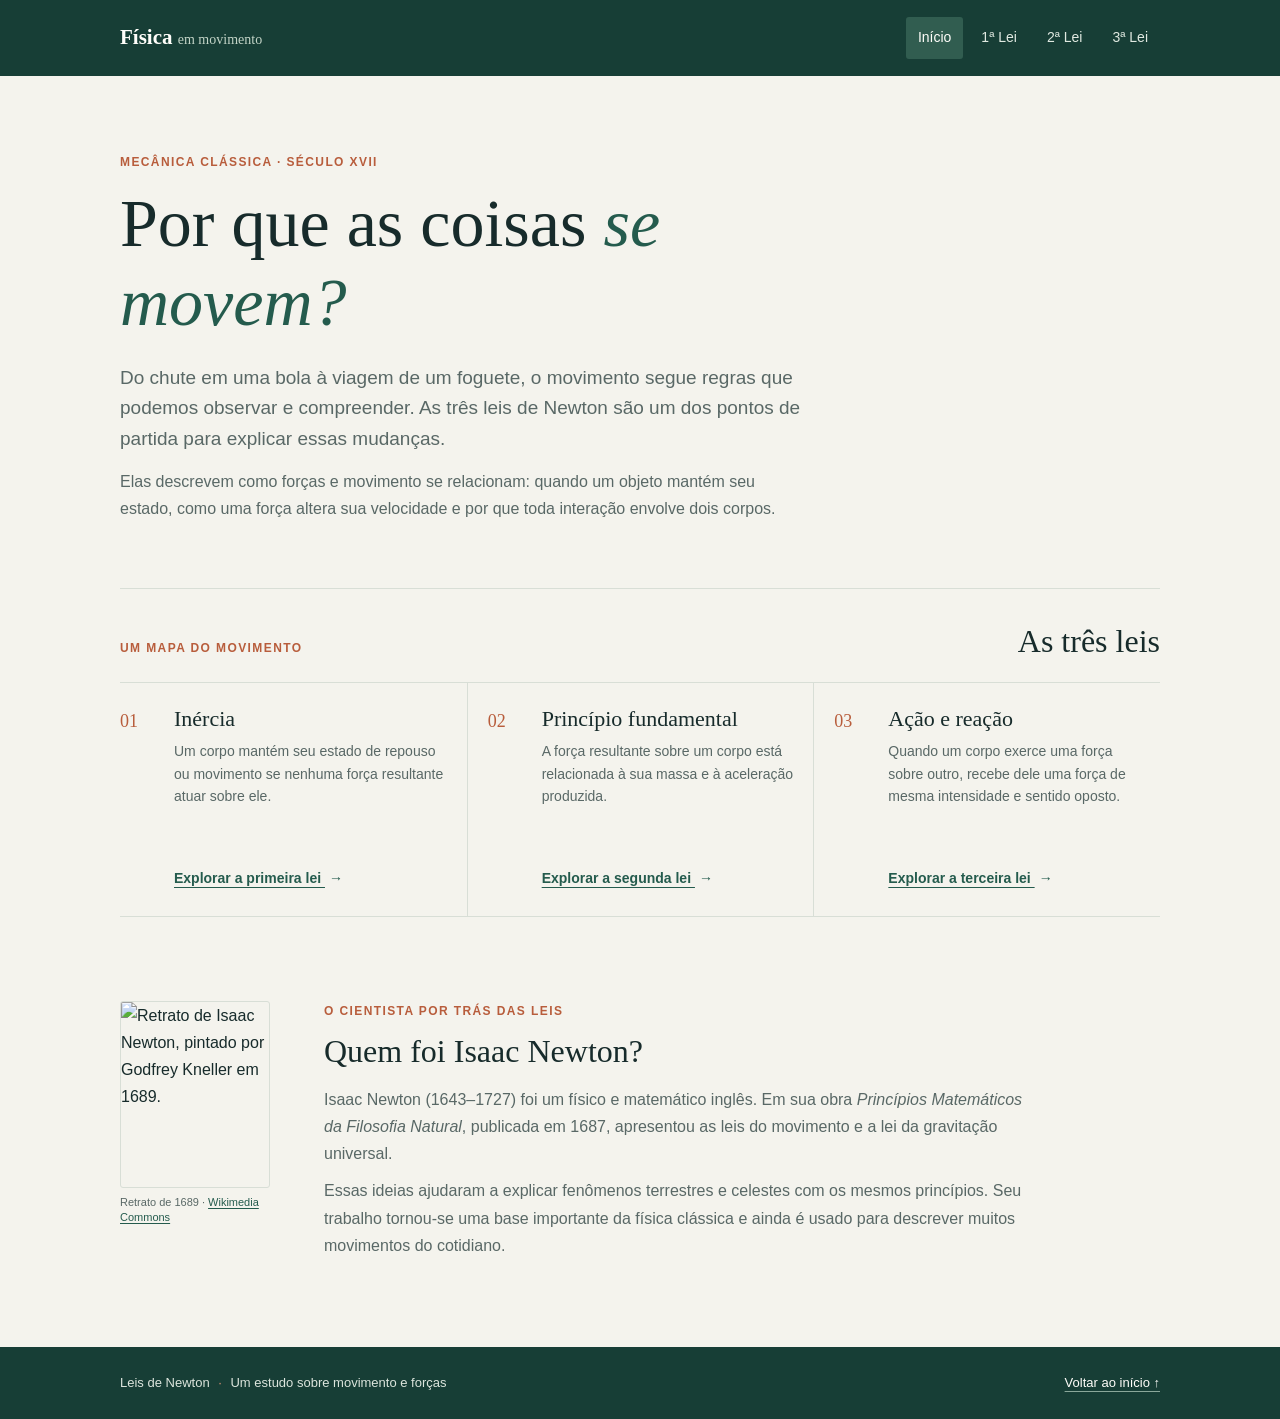
==== index.html @ 52f99e98 "yo gurt, cat named gurt: yo wassyo" ====
<!DOCTYPE html>
<html lang="pt-BR">
<head>
    <meta charset="UTF-8">
    <meta name="viewport" content="width=device-width, initial-scale=1.0">
    <meta name="description" content="Uma introdução às três leis de Newton e à vida do cientista que transformou a física.">
    <title>Leis de Newton | Física em movimento</title>
    <link rel="stylesheet" href="style.css">
</head>
<body>
    <header class="site-header">
        <div class="header-inner">
            <a href="index.html" class="logo">Física <span>em movimento</span></a>
            <nav aria-label="Navegação principal">
                <ul>
                    <li><a href="index.html" aria-current="page">Início</a></li>
                    <li><a href="lei1.html">1ª Lei</a></li>
                    <li><a href="lei2.html">2ª Lei</a></li>
                    <li><a href="lei3.html">3ª Lei</a></li>
                </ul>
            </nav>
        </div>
    </header>

    <main class="container home-main">
        <section class="introduction" aria-labelledby="intro-title">
            <p class="eyebrow">Mecânica clássica · Século XVII</p>
            <h1 id="intro-title">Por que as coisas <span>se movem?</span></h1>
            <p class="lead">Do chute em uma bola à viagem de um foguete, o movimento segue regras que podemos observar e compreender. As três leis de Newton são um dos pontos de partida para explicar essas mudanças.</p>
            <p>Elas descrevem como forças e movimento se relacionam: quando um objeto mantém seu estado, como uma força altera sua velocidade e por que toda interação envolve dois corpos.</p>
        </section>

        <section class="laws-section" aria-labelledby="laws-title">
            <div class="section-heading">
                <p class="eyebrow">Um mapa do movimento</p>
                <h2 id="laws-title">As três leis</h2>
            </div>
            <div class="law-list">
                <article class="law-preview">
                    <span class="law-number">01</span>
                    <div>
                        <h3>Inércia</h3>
                        <p>Um corpo mantém seu estado de repouso ou movimento se nenhuma força resultante atuar sobre ele.</p>
                        <a href="lei1.html" class="text-link">Explorar a primeira lei <span aria-hidden="true">→</span></a>
                    </div>
                </article>
                <article class="law-preview">
                    <span class="law-number">02</span>
                    <div>
                        <h3>Princípio fundamental</h3>
                        <p>A força resultante sobre um corpo está relacionada à sua massa e à aceleração produzida.</p>
                        <a href="lei2.html" class="text-link">Explorar a segunda lei <span aria-hidden="true">→</span></a>
                    </div>
                </article>
                <article class="law-preview">
                    <span class="law-number">03</span>
                    <div>
                        <h3>Ação e reação</h3>
                        <p>Quando um corpo exerce uma força sobre outro, recebe dele uma força de mesma intensidade e sentido oposto.</p>
                        <a href="lei3.html" class="text-link">Explorar a terceira lei <span aria-hidden="true">→</span></a>
                    </div>
                </article>
            </div>
        </section>

        <section class="newton-section" aria-labelledby="newton-title">
            <figure class="newton-portrait">
                <img src="img/isaac-newton.jpg" alt="Retrato de Isaac Newton, pintado por Godfrey Kneller em 1689.">
                <figcaption>Retrato de 1689 · <a href="https://commons.wikimedia.org/wiki/File:GodfreyKneller-IsaacNewton-1689.jpg" target="_blank" rel="noopener noreferrer">Wikimedia Commons</a></figcaption>
            </figure>
            <div>
                <p class="eyebrow">O cientista por trás das leis</p>
                <h2 id="newton-title">Quem foi Isaac Newton?</h2>
                <p>Isaac Newton (1643–1727) foi um físico e matemático inglês. Em sua obra <em>Princípios Matemáticos da Filosofia Natural</em>, publicada em 1687, apresentou as leis do movimento e a lei da gravitação universal.</p>
                <p>Essas ideias ajudaram a explicar fenômenos terrestres e celestes com os mesmos princípios. Seu trabalho tornou-se uma base importante da física clássica e ainda é usado para descrever muitos movimentos do cotidiano.</p>
            </div>
        </section>
    </main>

    <footer class="site-footer">
        <div class="footer-inner">
            <p>Leis de Newton <span>·</span> Um estudo sobre movimento e forças</p>
            <a href="#intro-title">Voltar ao início ↑</a>
        </div>
    </footer>
</body>
</html>
---- style.css ----
:root {
    color-scheme: light;
    --ink: #172b2b;
    --muted: #596866;
    --paper: #f4f3ed;
    --surface: #fffefa;
    --line: #d8ded6;
    --green: #245b4d;
    --green-dark: #173e36;
    --copper: #b85d3c;
}

* {
    box-sizing: border-box;
    margin: 0;
    padding: 0;
}

html {
    scroll-behavior: smooth;
}

body {
    min-width: 320px;
    background: var(--paper);
    color: var(--ink);
    font-family: "Segoe UI", sans-serif;
    font-size: 16px;
    line-height: 1.7;
}

a {
    color: inherit;
}

.container,
.header-inner,
.footer-inner {
    width: min(100% - 48px, 1040px);
    margin: 0 auto;
}

.site-header {
    position: sticky;
    z-index: 5;
    top: 0;
    background: var(--green-dark);
    color: var(--surface);
}

.header-inner {
    display: flex;
    min-height: 76px;
    align-items: center;
    justify-content: space-between;
    gap: 24px;
}

.logo {
    flex-shrink: 0;
    color: var(--surface);
    font-family: Georgia, serif;
    font-size: 21px;
    font-weight: 700;
    text-decoration: none;
}

.logo span {
    color: #c3d4c7;
    font-size: 14px;
    font-weight: 400;
}

nav ul {
    display: flex;
    flex-wrap: wrap;
    justify-content: flex-end;
    gap: 6px;
    list-style: none;
}

nav a {
    display: block;
    padding: 9px 12px;
    border-radius: 3px;
    color: #e0e9e1;
    font-size: 14px;
    text-decoration: none;
    transition: background-color 160ms ease, color 160ms ease;
}

nav a:hover,
nav a:focus-visible,
nav a[aria-current="page"] {
    background: #315d50;
    color: #fffefa;
}

.home-main,
.law-main {
    padding-top: 76px;
    padding-bottom: 88px;
}

.introduction {
    max-width: 760px;
    padding-bottom: 66px;
}

.eyebrow {
    margin-bottom: 12px;
    color: var(--copper);
    font-size: 12px;
    font-weight: 700;
    letter-spacing: 1.4px;
    text-transform: uppercase;
}

h1,
h2,
h3 {
    font-family: Georgia, "Times New Roman", serif;
    font-weight: 500;
    line-height: 1.15;
}

.introduction h1 {
    max-width: 700px;
    margin-bottom: 22px;
    font-size: clamp(42px, 7vw, 68px);
}

.introduction h1 span {
    color: var(--green);
    font-style: italic;
}

.introduction p:not(.eyebrow) {
    max-width: 690px;
    color: var(--muted);
}

.introduction .lead {
    margin-bottom: 14px;
    color: var(--ink);
    font-size: 19px;
    line-height: 1.6;
}

.laws-section {
    padding: 34px 0 48px;
    border-top: 1px solid var(--line);
}

.section-heading {
    display: flex;
    align-items: baseline;
    justify-content: space-between;
    gap: 20px;
    margin-bottom: 22px;
}

.section-heading .eyebrow {
    margin: 0;
}

.section-heading h2,
.newton-section h2 {
    font-size: 32px;
}

.law-list {
    display: grid;
    grid-template-columns: repeat(3, minmax(0, 1fr));
    border-top: 1px solid var(--line);
    border-bottom: 1px solid var(--line);
}

.law-preview {
    display: grid;
    grid-template-columns: 42px 1fr;
    gap: 12px;
    padding: 23px 20px 24px 0;
}

.law-preview + .law-preview {
    padding-left: 20px;
    border-left: 1px solid var(--line);
}

.law-number {
    color: var(--copper);
    font-family: Georgia, serif;
    font-size: 18px;
}

.law-preview h3 {
    margin-bottom: 9px;
    font-size: 22px;
}

.law-preview p {
    min-height: 108px;
    margin-bottom: 16px;
    color: var(--muted);
    font-size: 14px;
    line-height: 1.6;
}

.text-link {
    color: var(--green);
    font-size: 14px;
    font-weight: 700;
    text-decoration-thickness: 1px;
    text-underline-offset: 4px;
}

.text-link span {
    display: inline-block;
    margin-left: 4px;
    transition: transform 160ms ease;
}

.text-link:hover span {
    transform: translateX(3px);
}

.newton-section {
    display: grid;
    grid-template-columns: 170px minmax(0, 1fr);
    gap: 34px;
    align-items: start;
    padding: 36px 0 0;
}

.newton-portrait {
    width: 150px;
    margin: 0;
}

.newton-portrait img {
    display: block;
    width: 100%;
    aspect-ratio: 4 / 5;
    border: 1px solid var(--line);
    border-radius: 3px;
    object-fit: cover;
    object-position: center top;
}

.newton-portrait figcaption {
    margin-top: 7px;
    color: var(--muted);
    font-size: 11px;
    line-height: 1.4;
}

.newton-portrait figcaption a {
    color: var(--green);
    text-underline-offset: 2px;
}

.newton-section h2 {
    margin-bottom: 16px;
}

.newton-section p:not(.eyebrow) {
    max-width: 720px;
    margin-top: 10px;
    color: var(--muted);
}

.site-footer {
    background: var(--green-dark);
    color: #dce5dd;
}

.footer-inner {
    display: flex;
    min-height: 72px;
    align-items: center;
    justify-content: space-between;
    gap: 20px;
    font-size: 13px;
}

.footer-inner span {
    padding: 0 5px;
    color: #d69072;
}

.footer-inner a {
    color: #fffefa;
    text-decoration-color: #8aa79a;
    text-underline-offset: 4px;
}

.breadcrumb {
    margin-bottom: 24px;
    color: var(--muted);
    font-size: 14px;
}

.breadcrumb a {
    color: var(--green);
    text-underline-offset: 3px;
}

.law-heading {
    max-width: 760px;
    padding-bottom: 38px;
}

.law-heading h1 {
    margin-bottom: 16px;
    font-size: clamp(40px, 7vw, 62px);
}

.law-heading > p:last-child {
    max-width: 700px;
    color: var(--muted);
    font-size: 18px;
}

.law-statement {
    display: grid;
    grid-template-columns: 1fr auto;
    align-items: center;
    gap: 24px;
    margin-bottom: 38px;
    padding: 26px 30px;
    border-left: 4px solid var(--copper);
    background: #e8ece5;
}

.law-statement p {
    max-width: 680px;
    font-family: Georgia, "Times New Roman", serif;
    font-size: 22px;
    line-height: 1.45;
}

.formula {
    color: var(--green);
    font-family: Georgia, "Times New Roman", serif;
    font-size: 24px;
    font-style: italic;
    white-space: nowrap;
}

.formula-stack {
    display: grid;
    justify-items: end;
    gap: 4px;
}

.formula-secondary {
    color: var(--muted);
    font-size: 12px;
    text-align: right;
}

.formula sub {
    font-size: 60%;
}

.experiment-section {
    padding: 0 0 38px;
}

.experiment-heading {
    margin-bottom: 16px;
}

.experiment-heading .eyebrow {
    margin-bottom: 6px;
}

.experiment-heading h2 {
    font-size: 28px;
}

.video-placeholder {
    display: grid;
    min-height: 220px;
    aspect-ratio: 16 / 9;
    align-content: center;
    justify-items: center;
    gap: 12px;
    padding: 24px;
    border: 1px solid #315d50;
    border-radius: 3px;
    background: var(--green-dark);
    color: #e0e9e1;
    text-align: center;
}

.video-placeholder p {
    font-size: 14px;
}

.experiment-video {
    display: block;
    width: 100%;
    aspect-ratio: 16 / 9;
    border: 1px solid #315d50;
    border-radius: 3px;
    background: var(--green-dark);
}

.video-hint {
    margin-top: 10px;
    color: var(--muted);
    font-size: 14px;
}

.video-play {
    display: grid;
    width: 48px;
    aspect-ratio: 1;
    place-items: center;
    border: 1px solid #9ab2a3;
    border-radius: 50%;
}

.video-play::after {
    width: 0;
    height: 0;
    margin-left: 3px;
    border-top: 7px solid transparent;
    border-bottom: 7px solid transparent;
    border-left: 10px solid #e0e9e1;
    content: "";
}

.simulation-section {
    padding: 0 0 44px;
    border-bottom: 1px solid var(--line);
    margin-bottom: 34px;
}

.simulation-heading {
    margin-bottom: 20px;
}

.simulation-heading .eyebrow {
    margin-bottom: 6px;
}

.simulation-heading h2 {
    margin-bottom: 8px;
    font-size: 28px;
}

.simulation-heading > p:last-child {
    color: var(--muted);
}

.simulation-layout {
    display: grid;
    grid-template-columns: minmax(0, 1.35fr) minmax(230px, 0.8fr);
    border: 1px solid var(--line);
    border-radius: 3px;
    background: var(--surface);
}

.simulation-scene,
.simulation-controls {
    min-width: 0;
    padding: 22px;
}

.simulation-scene {
    border-right: 1px solid var(--line);
}

.scene-readout {
    display: flex;
    min-height: 47px;
    align-items: center;
    justify-content: space-between;
    gap: 14px;
    margin-bottom: 24px;
}

.scene-readout > div {
    display: grid;
    gap: 2px;
}

.readout-label {
    color: var(--muted);
    font-size: 12px;
}

.readout-value {
    color: var(--green-dark);
    font-family: Georgia, "Times New Roman", serif;
    font-size: 22px;
    font-weight: 700;
}

.scene-tag {
    padding: 4px 8px;
    border-radius: 2px;
    background: #e8ece5;
    color: var(--green-dark);
    font-size: 12px;
}

.sim-track {
    position: relative;
    height: 88px;
    overflow: hidden;
    border-bottom: 2px solid #8b9a8e;
    background: repeating-linear-gradient(90deg, transparent 0 39px, #e7ebe4 39px 40px);
}

.sim-object {
    display: grid;
    width: 44px;
    height: 38px;
    place-items: center;
    border: 1px solid #173e36;
    border-radius: 3px 3px 1px 1px;
    background: #b85d3c;
    color: #fffefa;
    font-family: Georgia, serif;
    font-size: 16px;
    font-weight: 700;
}

.inertia-object,
.cart-object {
    position: absolute;
    bottom: 0;
    left: 0;
}

.cart-object {
    border-radius: 4px 4px 2px 2px;
    background: var(--green);
}

.scene-message {
    min-height: 44px;
    padding-top: 12px;
    color: var(--muted);
    font-size: 13px;
}

.simulation-controls {
    display: grid;
    align-content: start;
    gap: 18px;
}

.range-control {
    display: grid;
    gap: 8px;
}

.range-heading {
    display: flex;
    justify-content: space-between;
    gap: 8px;
    font-size: 13px;
}

.range-heading label {
    font-weight: 600;
}

.range-heading output {
    color: var(--green);
    font-weight: 700;
    white-space: nowrap;
}

.range-control input[type="range"] {
    width: 100%;
    accent-color: var(--green);
}

.check-control {
    display: flex;
    align-items: center;
    gap: 9px;
    color: var(--ink);
    font-size: 13px;
}

.check-control input {
    width: 17px;
    height: 17px;
    accent-color: var(--green);
}

.simulation-buttons {
    display: flex;
    flex-wrap: wrap;
    gap: 8px;
}

.simulation-buttons button {
    min-height: 40px;
    padding: 8px 12px;
    border: 1px solid var(--green-dark);
    border-radius: 3px;
    background: var(--green-dark);
    color: #fffefa;
    cursor: pointer;
    font: inherit;
    font-size: 13px;
    font-weight: 700;
}

.simulation-buttons button:hover {
    background: var(--green);
}

.simulation-buttons .button-secondary {
    background: transparent;
    color: var(--green-dark);
}

.simulation-buttons .button-secondary:hover {
    background: #e8ece5;
}

.control-hint {
    color: var(--muted);
    font-size: 12px;
    line-height: 1.5;
}

.pair-track {
    display: grid;
    grid-template-columns: 1fr 1fr;
    min-height: 88px;
}

.pair-half {
    position: relative;
    min-width: 0;
    border-bottom: 2px solid #8b9a8e;
    background: repeating-linear-gradient(90deg, transparent 0 39px, #e7ebe4 39px 40px);
}

.pair-half + .pair-half {
    border-left: 1px dashed var(--line);
}

.pair-object {
    position: absolute;
    bottom: 0;
}

.pair-object-a {
    right: 8px;
}

.pair-object-b {
    left: 8px;
    background: var(--green);
}

.force-direction {
    position: absolute;
    top: 7px;
    color: var(--copper);
    font-size: 15px;
    font-weight: 700;
    white-space: nowrap;
}

.pair-left .force-direction {
    right: 9px;
}

.pair-right .force-direction {
    left: 9px;
}

.pair-readouts {
    display: flex;
    flex-wrap: wrap;
    gap: 8px 18px;
    padding-top: 10px;
    color: var(--muted);
    font-size: 12px;
}

.pair-readouts output {
    color: var(--green-dark);
    font-weight: 700;
}

.law-details {
    display: grid;
    grid-template-columns: repeat(2, minmax(0, 1fr));
    gap: 42px;
    padding: 8px 0 40px;
}

.law-details h2 {
    margin-bottom: 12px;
    font-size: 25px;
}

.law-details p,
.law-details li {
    color: var(--muted);
}

.law-details ul {
    padding-left: 20px;
}

.law-details li + li {
    margin-top: 8px;
}

.law-pagination {
    display: flex;
    justify-content: space-between;
    gap: 18px;
    padding-top: 22px;
    border-top: 1px solid var(--line);
}

.law-pagination a {
    color: var(--green);
    font-weight: 700;
    text-decoration-thickness: 1px;
    text-underline-offset: 4px;
}

a:focus-visible {
    outline: 3px solid #d69072;
    outline-offset: 3px;
}

@media (max-width: 720px) {
    .container,
    .header-inner,
    .footer-inner {
        width: min(100% - 36px, 560px);
    }

    .header-inner {
        min-height: auto;
        flex-direction: column;
        align-items: flex-start;
        gap: 8px;
        padding: 14px 0 10px;
    }

    nav ul {
        justify-content: flex-start;
        gap: 2px;
    }

    nav a {
        padding: 7px 9px;
        font-size: 13px;
    }

    .home-main,
    .law-main {
        padding-top: 48px;
        padding-bottom: 58px;
    }

    .introduction {
        padding-bottom: 46px;
    }

    .law-list {
        grid-template-columns: 1fr;
    }

    .law-preview,
    .law-preview + .law-preview {
        padding: 20px 0;
        border-left: 0;
    }

    .law-preview + .law-preview {
        border-top: 1px solid var(--line);
    }

    .law-preview p {
        min-height: 0;
    }

    .newton-section {
        grid-template-columns: 110px minmax(0, 1fr);
        gap: 20px;
    }

    .newton-portrait {
        width: 100px;
    }

    .section-heading {
        display: block;
    }

    .section-heading .eyebrow {
        margin-bottom: 8px;
    }

    .law-statement {
        grid-template-columns: 1fr;
        gap: 14px;
        padding: 21px;
    }

    .formula-stack {
        justify-items: start;
    }

    .formula-secondary {
        text-align: left;
    }

    .law-statement p {
        font-size: 19px;
    }

    .video-placeholder {
        min-height: 180px;
    }

    .law-details {
        grid-template-columns: 1fr;
        gap: 26px;
    }

    .simulation-layout {
        grid-template-columns: 1fr;
    }

    .simulation-scene {
        border-right: 0;
        border-bottom: 1px solid var(--line);
    }

    .simulation-scene,
    .simulation-controls {
        padding: 18px;
    }

    .footer-inner {
        min-height: 78px;
    }
}

@media (max-width: 430px) {
    .footer-inner {
        align-items: flex-start;
        flex-direction: column;
        justify-content: center;
        gap: 4px;
        padding: 14px 0;
    }

    .newton-section {
        grid-template-columns: 1fr;
        gap: 16px;
    }

    .law-pagination {
        flex-direction: column;
    }
}

@media (prefers-reduced-motion: reduce) {
    html {
        scroll-behavior: auto;
    }

    *,
    *::before,
    *::after {
        transition-duration: 0.01ms !important;
    }
}
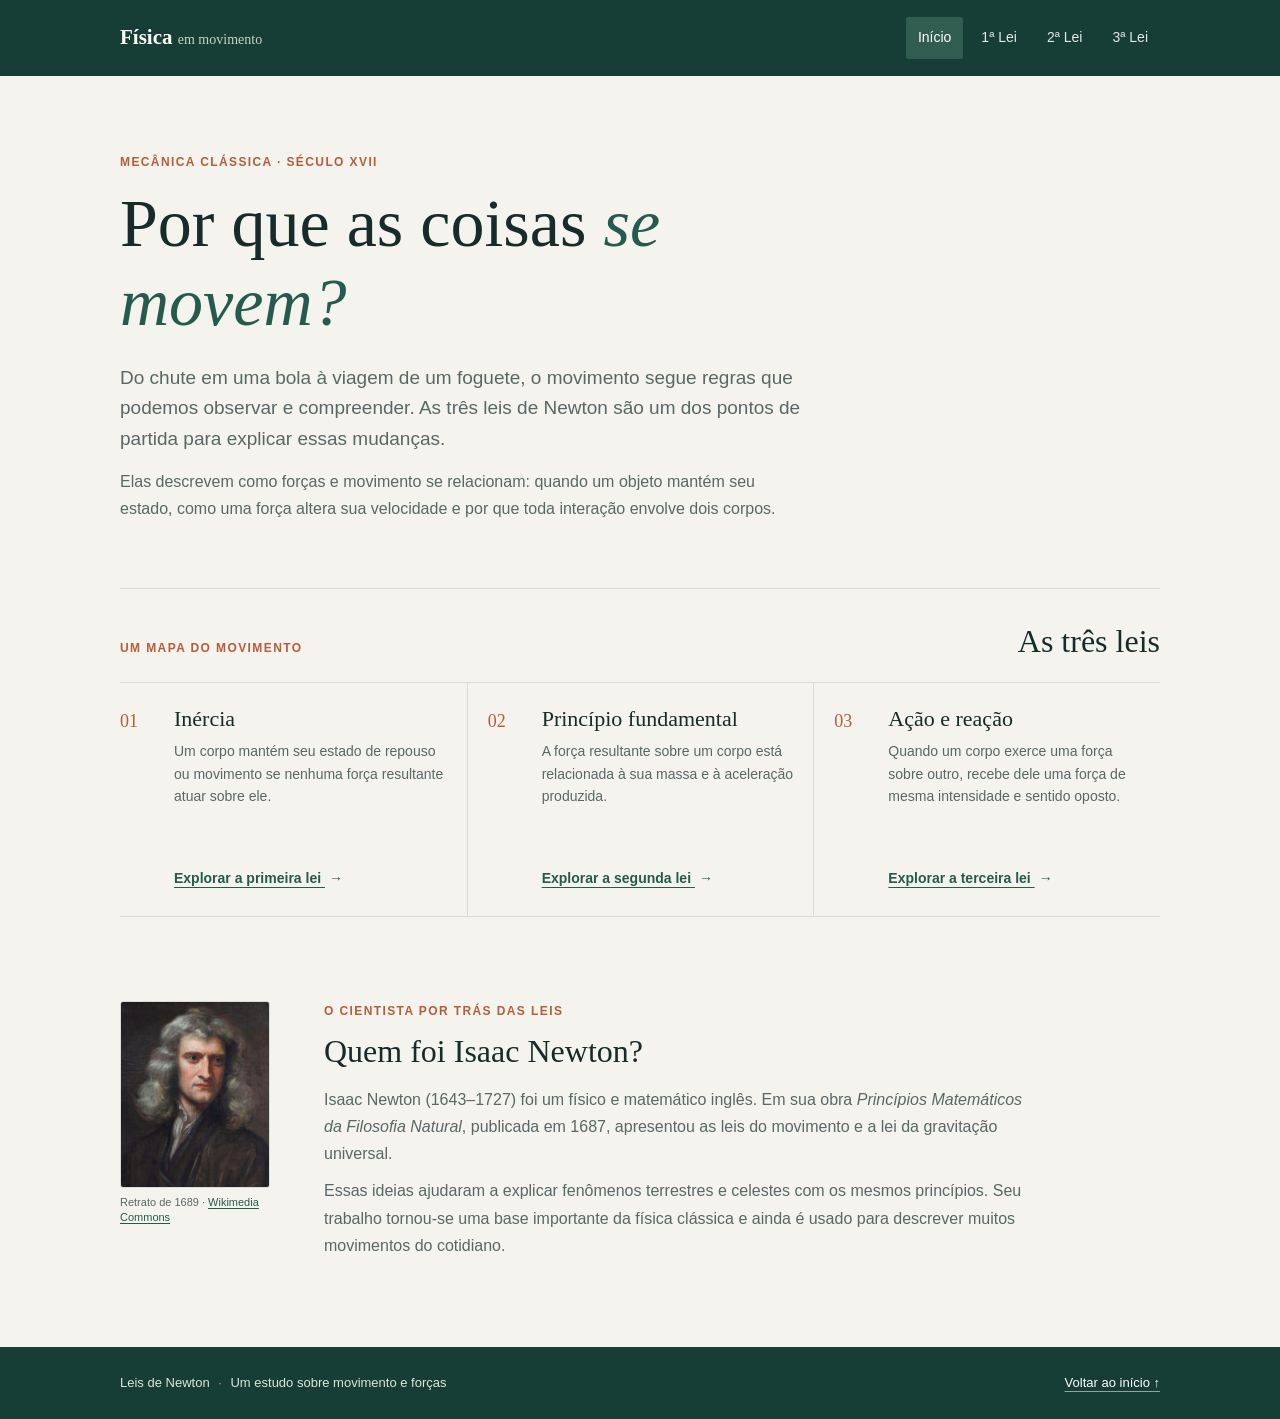
==== commit 79ecc4b9: "alterei as simulações" ====
--- a/index.html
+++ b/index.html
@@ -4,11 +4,19 @@
     <meta charset="UTF-8">
     <meta name="viewport" content="width=device-width, initial-scale=1.0">
     <meta name="description" content="Uma introdução às três leis de Newton e à vida do cientista que transformou a física.">
+    <meta name="theme-color" content="#173e36">
+    <meta property="og:type" content="website">
+    <meta property="og:locale" content="pt_BR">
+    <meta property="og:site_name" content="Física em movimento">
+    <meta property="og:title" content="Leis de Newton | Física em movimento">
+    <meta property="og:description" content="Uma introdução às três leis de Newton e à vida do cientista que transformou a física.">
+    <link rel="icon" href="data:image/svg+xml,%3Csvg xmlns='http://www.w3.org/2000/svg' viewBox='0 0 32 32'%3E%3Crect width='32' height='32' rx='6' fill='%23173e36'/%3E%3Ctext x='16' y='23' font-family='Georgia,serif' font-size='19' fill='%23f4f3ed' text-anchor='middle'%3EN%3C/text%3E%3C/svg%3E">
     <title>Leis de Newton | Física em movimento</title>
     <link rel="stylesheet" href="style.css">
 </head>
 <body>
-    <header class="site-header">
+    <a class="skip-link" href="#conteudo">Ir para o conteúdo</a>
+    <header class="site-header" id="top">
         <div class="header-inner">
             <a href="index.html" class="logo">Física <span>em movimento</span></a>
             <nav aria-label="Navegação principal">
@@ -22,7 +30,7 @@
         </div>
     </header>
 
-    <main class="container home-main">
+    <main class="container home-main" id="conteudo">
         <section class="introduction" aria-labelledby="intro-title">
             <p class="eyebrow">Mecânica clássica · Século XVII</p>
             <h1 id="intro-title">Por que as coisas <span>se movem?</span></h1>
--- a/style.css
+++ b/style.css
@@ -542,6 +542,61 @@
     background: var(--green);
 }
 
+/* --- Simulação da 1ª lei: duas pistas paralelas --- */
+
+.lane-stack {
+    display: grid;
+    gap: 14px;
+}
+
+.lane-head {
+    display: flex;
+    align-items: center;
+    gap: 10px;
+    margin-bottom: 6px;
+}
+
+.lane-label {
+    font-size: 13px;
+    font-weight: 700;
+}
+
+.lane-speed {
+    margin-left: auto;
+    color: var(--green-dark);
+    font-family: Georgia, "Times New Roman", serif;
+    font-size: 15px;
+    font-weight: 700;
+}
+
+.lane-force {
+    padding: 2px 7px;
+    border: 1px solid #d6a48f;
+    border-radius: 2px;
+    background: #f3e4dc;
+    color: #8f4227;
+    font-size: 11px;
+    white-space: nowrap;
+}
+
+.lane-force-free {
+    border-color: #a8c4b1;
+    background: #e4ede6;
+    color: var(--green);
+}
+
+.lane-force[hidden] {
+    display: none;
+}
+
+.lane-track {
+    height: 68px;
+}
+
+.object-free {
+    background: var(--green);
+}
+
 .scene-message {
     min-height: 44px;
     padding-top: 12px;
@@ -736,6 +791,34 @@
     text-underline-offset: 4px;
 }
 
+.skip-link {
+    position: absolute;
+    z-index: 10;
+    top: -60px;
+    left: 16px;
+    padding: 10px 16px;
+    border-radius: 0 0 3px 3px;
+    background: var(--copper);
+    color: #fffefa;
+    font-size: 14px;
+    font-weight: 700;
+    text-decoration: none;
+    transition: top 160ms ease;
+}
+
+.skip-link:focus-visible {
+    top: 0;
+    outline: 3px solid #fffefa;
+    outline-offset: -6px;
+}
+
+@media (prefers-reduced-motion: reduce) {
+    .sim-object,
+    .pair-object {
+        transition-duration: 0.01ms !important;
+    }
+}
+
 a:focus-visible {
     outline: 3px solid #d69072;
     outline-offset: 3px;
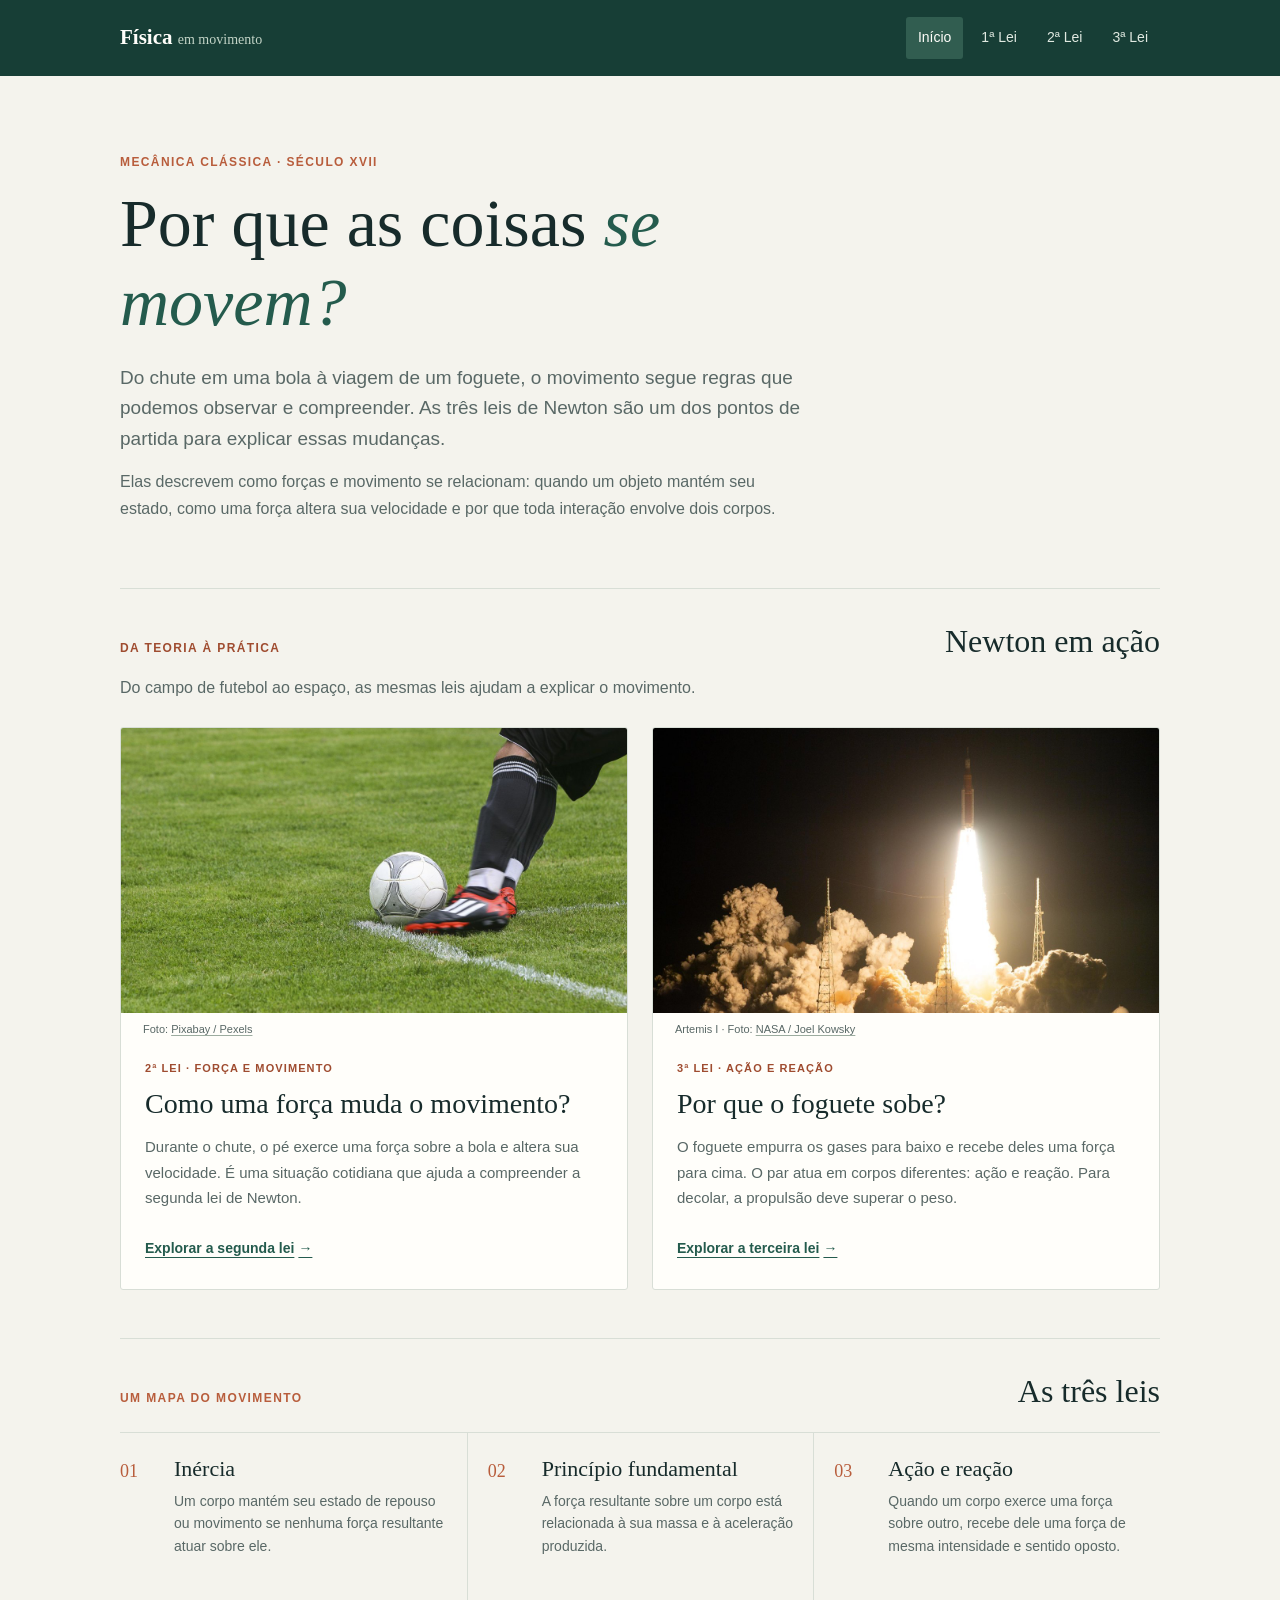
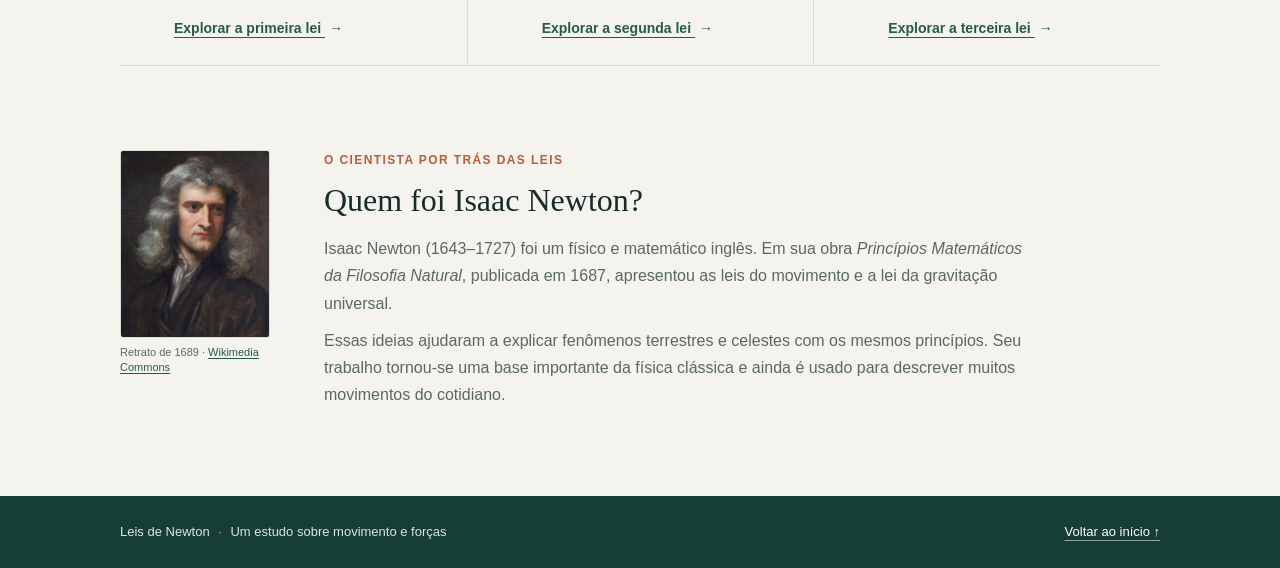
==== commit 9e9f1f69: "AER" ====
--- a/index.html
+++ b/index.html
@@ -4,19 +4,11 @@
     <meta charset="UTF-8">
     <meta name="viewport" content="width=device-width, initial-scale=1.0">
     <meta name="description" content="Uma introdução às três leis de Newton e à vida do cientista que transformou a física.">
-    <meta name="theme-color" content="#173e36">
-    <meta property="og:type" content="website">
-    <meta property="og:locale" content="pt_BR">
-    <meta property="og:site_name" content="Física em movimento">
-    <meta property="og:title" content="Leis de Newton | Física em movimento">
-    <meta property="og:description" content="Uma introdução às três leis de Newton e à vida do cientista que transformou a física.">
-    <link rel="icon" href="data:image/svg+xml,%3Csvg xmlns='http://www.w3.org/2000/svg' viewBox='0 0 32 32'%3E%3Crect width='32' height='32' rx='6' fill='%23173e36'/%3E%3Ctext x='16' y='23' font-family='Georgia,serif' font-size='19' fill='%23f4f3ed' text-anchor='middle'%3EN%3C/text%3E%3C/svg%3E">
     <title>Leis de Newton | Física em movimento</title>
     <link rel="stylesheet" href="style.css">
 </head>
 <body>
-    <a class="skip-link" href="#conteudo">Ir para o conteúdo</a>
-    <header class="site-header" id="top">
+    <header class="site-header">
         <div class="header-inner">
             <a href="index.html" class="logo">Física <span>em movimento</span></a>
             <nav aria-label="Navegação principal">
@@ -30,12 +22,50 @@
         </div>
     </header>
 
-    <main class="container home-main" id="conteudo">
+    <main class="container home-main">
         <section class="introduction" aria-labelledby="intro-title">
             <p class="eyebrow">Mecânica clássica · Século XVII</p>
             <h1 id="intro-title">Por que as coisas <span>se movem?</span></h1>
             <p class="lead">Do chute em uma bola à viagem de um foguete, o movimento segue regras que podemos observar e compreender. As três leis de Newton são um dos pontos de partida para explicar essas mudanças.</p>
             <p>Elas descrevem como forças e movimento se relacionam: quando um objeto mantém seu estado, como uma força altera sua velocidade e por que toda interação envolve dois corpos.</p>
+        </section>
+
+        <section class="home-examples" aria-labelledby="newton-action-title">
+            <div class="section-heading">
+                <p class="eyebrow">Da teoria à prática</p>
+                <h2 id="newton-action-title">Newton em ação</h2>
+            </div>
+            <p class="home-examples-intro">Do campo de futebol ao espaço, as mesmas leis ajudam a explicar o movimento.</p>
+            <div class="home-examples-grid">
+                <article class="home-example" aria-labelledby="football-example-title">
+                    <figure class="home-example-photo">
+                        <img src="img/newton-futebol.jpg" width="1280" height="720"
+                             alt="Pé de um jogador em contato com uma bola durante um chute em um campo de futebol."
+                             loading="lazy" decoding="async">
+                        <figcaption>Foto: <a href="https://www.pexels.com/photo/soccer-player-kicking-white-gray-soccer-ball-on-green-grass-field-50713/" target="_blank" rel="noopener noreferrer">Pixabay / Pexels</a></figcaption>
+                    </figure>
+                    <div class="home-example-content">
+                        <p class="eyebrow">2ª lei · Força e movimento</p>
+                        <h3 id="football-example-title">Como uma força muda o movimento?</h3>
+                        <p class="home-example-description">Durante o chute, o pé exerce uma força sobre a bola e altera sua velocidade. É uma situação cotidiana que ajuda a compreender a segunda lei de Newton.</p>
+                        <a href="lei2.html" class="text-link">Explorar a segunda lei <span aria-hidden="true">→</span></a>
+                    </div>
+                </article>
+                <article class="home-example" aria-labelledby="rocket-example-title">
+                    <figure class="home-example-photo">
+                        <img src="img/newton-foguete.jpg" width="1280" height="720"
+                             alt="Foguete da missão Artemis I subindo à noite, com uma coluna luminosa de gases abaixo dele."
+                             loading="lazy" decoding="async">
+                        <figcaption>Artemis I · Foto: <a href="https://images.nasa.gov/details/NHQ202211160006" target="_blank" rel="noopener noreferrer">NASA / Joel Kowsky</a></figcaption>
+                    </figure>
+                    <div class="home-example-content">
+                        <p class="eyebrow">3ª lei · Ação e reação</p>
+                        <h3 id="rocket-example-title">Por que o foguete sobe?</h3>
+                        <p class="home-example-description">O foguete empurra os gases para baixo e recebe deles uma força para cima. O par atua em corpos diferentes: ação e reação. Para decolar, a propulsão deve superar o peso.</p>
+                        <a href="lei3.html" class="text-link">Explorar a terceira lei <span aria-hidden="true">→</span></a>
+                    </div>
+                </article>
+            </div>
         </section>
 
         <section class="laws-section" aria-labelledby="laws-title">
--- a/style.css
+++ b/style.css
@@ -542,61 +542,6 @@
     background: var(--green);
 }
 
-/* --- Simulação da 1ª lei: duas pistas paralelas --- */
-
-.lane-stack {
-    display: grid;
-    gap: 14px;
-}
-
-.lane-head {
-    display: flex;
-    align-items: center;
-    gap: 10px;
-    margin-bottom: 6px;
-}
-
-.lane-label {
-    font-size: 13px;
-    font-weight: 700;
-}
-
-.lane-speed {
-    margin-left: auto;
-    color: var(--green-dark);
-    font-family: Georgia, "Times New Roman", serif;
-    font-size: 15px;
-    font-weight: 700;
-}
-
-.lane-force {
-    padding: 2px 7px;
-    border: 1px solid #d6a48f;
-    border-radius: 2px;
-    background: #f3e4dc;
-    color: #8f4227;
-    font-size: 11px;
-    white-space: nowrap;
-}
-
-.lane-force-free {
-    border-color: #a8c4b1;
-    background: #e4ede6;
-    color: var(--green);
-}
-
-.lane-force[hidden] {
-    display: none;
-}
-
-.lane-track {
-    height: 68px;
-}
-
-.object-free {
-    background: var(--green);
-}
-
 .scene-message {
     min-height: 44px;
     padding-top: 12px;
@@ -791,34 +736,6 @@
     text-underline-offset: 4px;
 }
 
-.skip-link {
-    position: absolute;
-    z-index: 10;
-    top: -60px;
-    left: 16px;
-    padding: 10px 16px;
-    border-radius: 0 0 3px 3px;
-    background: var(--copper);
-    color: #fffefa;
-    font-size: 14px;
-    font-weight: 700;
-    text-decoration: none;
-    transition: top 160ms ease;
-}
-
-.skip-link:focus-visible {
-    top: 0;
-    outline: 3px solid #fffefa;
-    outline-offset: -6px;
-}
-
-@media (prefers-reduced-motion: reduce) {
-    .sim-object,
-    .pair-object {
-        transition-duration: 0.01ms !important;
-    }
-}
-
 a:focus-visible {
     outline: 3px solid #d69072;
     outline-offset: 3px;
@@ -970,3 +887,185 @@
         transition-duration: 0.01ms !important;
     }
 }
+
+/* Atualização das simulações: física e vetores, sem alterar o restante do site. */
+/* Movimento contínuo, campos numéricos e colisão. Estilos restritos às simulações. */
+.physics-ready .scene-readout { flex-wrap: wrap; margin-bottom: 18px; }
+.physics-ready .readout-value { font-variant-numeric: tabular-nums; overflow-wrap: anywhere; }
+.physics-status-row { display: flex; flex-wrap: wrap; align-items: center; justify-content: space-between; gap: 8px; margin-bottom: 14px; }
+.physics-status { padding: 4px 8px; background: #edf3eb; border: 1px solid #c8d8ca; border-radius: 3px; color: var(--green-dark); font-size: 11px; font-weight: 700; }
+.physics-status[data-phase="pushing"], .physics-status[data-phase="contact"] { color: #fffefa; background: var(--green); border-color: var(--green); }
+.physics-status[data-phase="paused"] { color: #77412b; background: #f6ece2; border-color: #ddc5b4; }
+.physics-playback, .physics-camera { color: var(--muted); font-size: 11px; line-height: 1.5; }
+.physics-stage { margin: 0; min-width: 0; }
+.physics-world { display: block; width: 100%; height: 222px; overflow: hidden; }
+.physics-camera { margin-top: 5px; }
+.physics-grid line { stroke: #e3e9df; stroke-width: 1; }
+.physics-grid text { fill: #596866; font-family: "Segoe UI", sans-serif; font-size: 10px; }
+.physics-ground { stroke: #8b9a8e; stroke-width: 2; }
+.physics-body-label { font: bold 15px Georgia, serif; }
+.physics-vector-label { font: 700 11px "Segoe UI", sans-serif; }
+.physics-vector-guide { stroke: #b7c4b8; stroke-width: 1; stroke-dasharray: 3 4; }
+.physics-legend { display: flex; flex-wrap: wrap; gap: 5px 16px; margin-top: 13px; font-size: 12px; font-weight: 600; }
+.physics-key-green { color: var(--green); }
+.physics-key-copper { color: #a54b2f; }
+.physics-metrics { display: grid; grid-template-columns: repeat(3, minmax(0, 1fr)); gap: 14px 10px; border-top: 1px solid var(--line); margin: 18px 0 0; padding-top: 16px; }
+.physics-metric { min-width: 0; }
+.physics-metric dt { color: var(--muted); font-size: 11px; line-height: 1.4; }
+.physics-metric dd { color: var(--green-dark); font-size: 14px; font-weight: 700; font-variant-numeric: tabular-nums; margin: 5px 0 0; line-height: 1.5; overflow-wrap: anywhere; }
+.physics-summary { border-left: 2px solid #b85d3c; background: #f4f3ed; margin-top: 14px; padding: 12px 14px; font-size: 12px; line-height: 1.65; color: var(--ink); }
+.physics-fields { display: grid; gap: 20px; min-width: 0; }
+.physics-number-control { gap: 4px; min-width: 0; }
+.physics-number-control .range-heading { align-items: center; }
+.physics-number-control .range-heading label { min-width: 0; font-size: 12px; line-height: 1.5; }
+.physics-number-wrap { display: flex; align-items: center; gap: 6px; flex: 0 0 118px; min-width: 0; }
+.physics-number-wrap input[type="number"] { width: 86px; min-width: 0; min-height: 42px; padding: 8px 6px; border: 1px solid #aabdae; border-radius: 3px; background: #fffefa; color: var(--green-dark); font: 700 14px "Segoe UI", sans-serif; }
+.physics-number-wrap > span { color: var(--muted); font-size: 11px; white-space: nowrap; }
+.physics-ready input[aria-invalid="true"] { border-color: #a54128; background: #fff6ed; }
+.physics-ready .range-control input[type="range"] { min-height: 28px; }
+.physics-limit { margin: 0; color: var(--muted); font-size: 10px; line-height: 1.4; }
+.physics-error { color: #943e26; margin: 4px 0 0; font-size: 12px; line-height: 1.5; }
+.physics-extra:empty { display: none; }
+.physics-view-controls { display: grid; gap: 13px; padding-top: 14px; border-top: 1px solid var(--line); }
+.physics-rate-label { display: flex; flex-wrap: wrap; align-items: center; justify-content: space-between; gap: 8px; color: var(--muted); font-size: 12px; }
+.physics-rate-label select { max-width: 100%; min-height: 40px; background: #fffefa; color: var(--green-dark); border: 1px solid #aabdae; border-radius: 3px; padding: 6px 8px; font: inherit; }
+.physics-view-controls .check-control { font-size: 12px; line-height: 1.5; }
+.physics-view-controls input[type="checkbox"] { flex-shrink: 0; }
+.physics-model { border-top: 1px solid var(--line); padding-top: 13px; color: var(--muted); font-size: 12px; line-height: 1.65; }
+.physics-model summary { color: var(--green-dark); font-weight: 700; cursor: pointer; }
+.physics-model p { margin-top: 10px; }
+.physics-ready .simulation-buttons button { min-height: 44px; }
+.physics-ready .simulation-buttons button:disabled { opacity: 0.5; cursor: not-allowed; }
+.physics-ready button:focus-visible, .physics-ready input:focus-visible, .physics-ready select:focus-visible, .physics-ready summary:focus-visible { outline: 3px solid #b85d3c; outline-offset: 3px; }
+.physics-ready [hidden] { display: none !important; }
+@media (max-width: 430px) {
+    .physics-ready .simulation-scene, .physics-ready .simulation-controls { padding: 16px; }
+    .physics-metric dd { font-size: 12px; }
+    .physics-metric dt { font-size: 10px; }
+    .physics-ready .readout-value { font-size: 21px; }
+    .physics-metrics { gap: 14px 8px; }
+}
+
+/* Mantém os espaços de vídeo existentes dentro da largura de telas pequenas. */
+.video-placeholder { width: 100%; min-width: 0; }
+
+/* Duas vistas independentes após a colisão: sem zoom nem mudança de tamanho. */
+.physics-split-divider rect { fill: var(--surface); }
+.physics-view-label { fill: var(--muted); font: 600 11px "Segoe UI", sans-serif; }
+.physics-rate-label select { min-width: 0; }
+
+/* Capa da primeira lei: abre o vídeo somente após o clique. */
+.youtube-cover {
+    position: relative;
+    display: block;
+    width: 100%;
+    aspect-ratio: 16 / 9;
+    overflow: hidden;
+    border: 1px solid #315d50;
+    border-radius: 3px;
+    background: var(--green-dark);
+    color: var(--surface);
+    text-decoration: none;
+    cursor: pointer;
+}
+.youtube-cover img { display: block; width: 100%; height: auto; }
+.youtube-cover-play {
+    position: absolute;
+    top: 50%;
+    right: 6%;
+    display: grid;
+    place-items: center;
+    width: clamp(46px, 7vw, 80px);
+    aspect-ratio: 1;
+    transform: translateY(-50%);
+    border: 1px solid rgba(255, 254, 250, 0.8);
+    border-radius: 50%;
+    background: rgba(23, 62, 54, 0.86);
+    box-shadow: 0 4px 18px rgba(0, 0, 0, 0.15);
+    transition: background-color 160ms ease;
+}
+.youtube-cover-play svg { width: 46%; height: 46%; }
+.youtube-cover:hover .youtube-cover-play,
+.youtube-cover:focus-visible .youtube-cover-play { background: #b85d3c; }
+.youtube-cover:focus-visible { outline: 3px solid #b85d3c; outline-offset: 4px; }
+
+/* Página inicial: dois exemplos visuais, sem alterar as páginas das leis. */
+.home-examples {
+    padding: 34px 0 48px;
+    border-top: 1px solid var(--line);
+}
+.home-examples .section-heading { margin-bottom: 14px; }
+.home-examples .eyebrow { color: #9f4c30; }
+.home-examples-intro {
+    max-width: 720px;
+    margin-bottom: 26px;
+    color: var(--muted);
+    font-size: 16px;
+}
+.home-examples-grid {
+    display: grid;
+    grid-template-columns: repeat(2, minmax(0, 1fr));
+    gap: 24px;
+}
+.home-example {
+    display: flex;
+    min-width: 0;
+    flex-direction: column;
+    overflow: hidden;
+    border: 1px solid var(--line);
+    border-radius: 3px;
+    background: var(--surface);
+}
+.home-example-photo { margin: 0; }
+.home-example-photo img {
+    display: block;
+    width: 100%;
+    height: auto;
+    aspect-ratio: 16 / 9;
+    object-fit: cover;
+}
+.home-example-photo figcaption {
+    padding: 8px 22px 0;
+    color: var(--muted);
+    font-size: 11px;
+    line-height: 1.5;
+}
+.home-example-photo figcaption a {
+    text-underline-offset: 2px;
+    text-decoration-color: #9cac9f;
+}
+.home-example-content {
+    display: flex;
+    flex: 1;
+    flex-direction: column;
+    align-items: flex-start;
+    padding: 22px 24px 18px;
+}
+.home-example-content .eyebrow {
+    margin-bottom: 10px;
+    font-size: 11px;
+    letter-spacing: 1.1px;
+}
+.home-example-content h3 {
+    margin-bottom: 14px;
+    font-size: 28px;
+}
+.home-example-description {
+    margin-bottom: 16px;
+    color: var(--muted);
+    font-size: 15px;
+    line-height: 1.7;
+}
+.home-example-content .text-link {
+    display: inline-flex;
+    min-height: 44px;
+    align-items: center;
+    margin-top: auto;
+}
+@media (max-width: 720px) {
+    .home-examples-grid { grid-template-columns: 1fr; }
+    .home-examples-intro { font-size: 15px; }
+    .home-example-content { padding: 20px 20px 16px; }
+    .home-example-photo figcaption { padding-right: 20px; padding-left: 20px; }
+    .home-example-content h3 { min-height: 0; font-size: 26px; }
+}
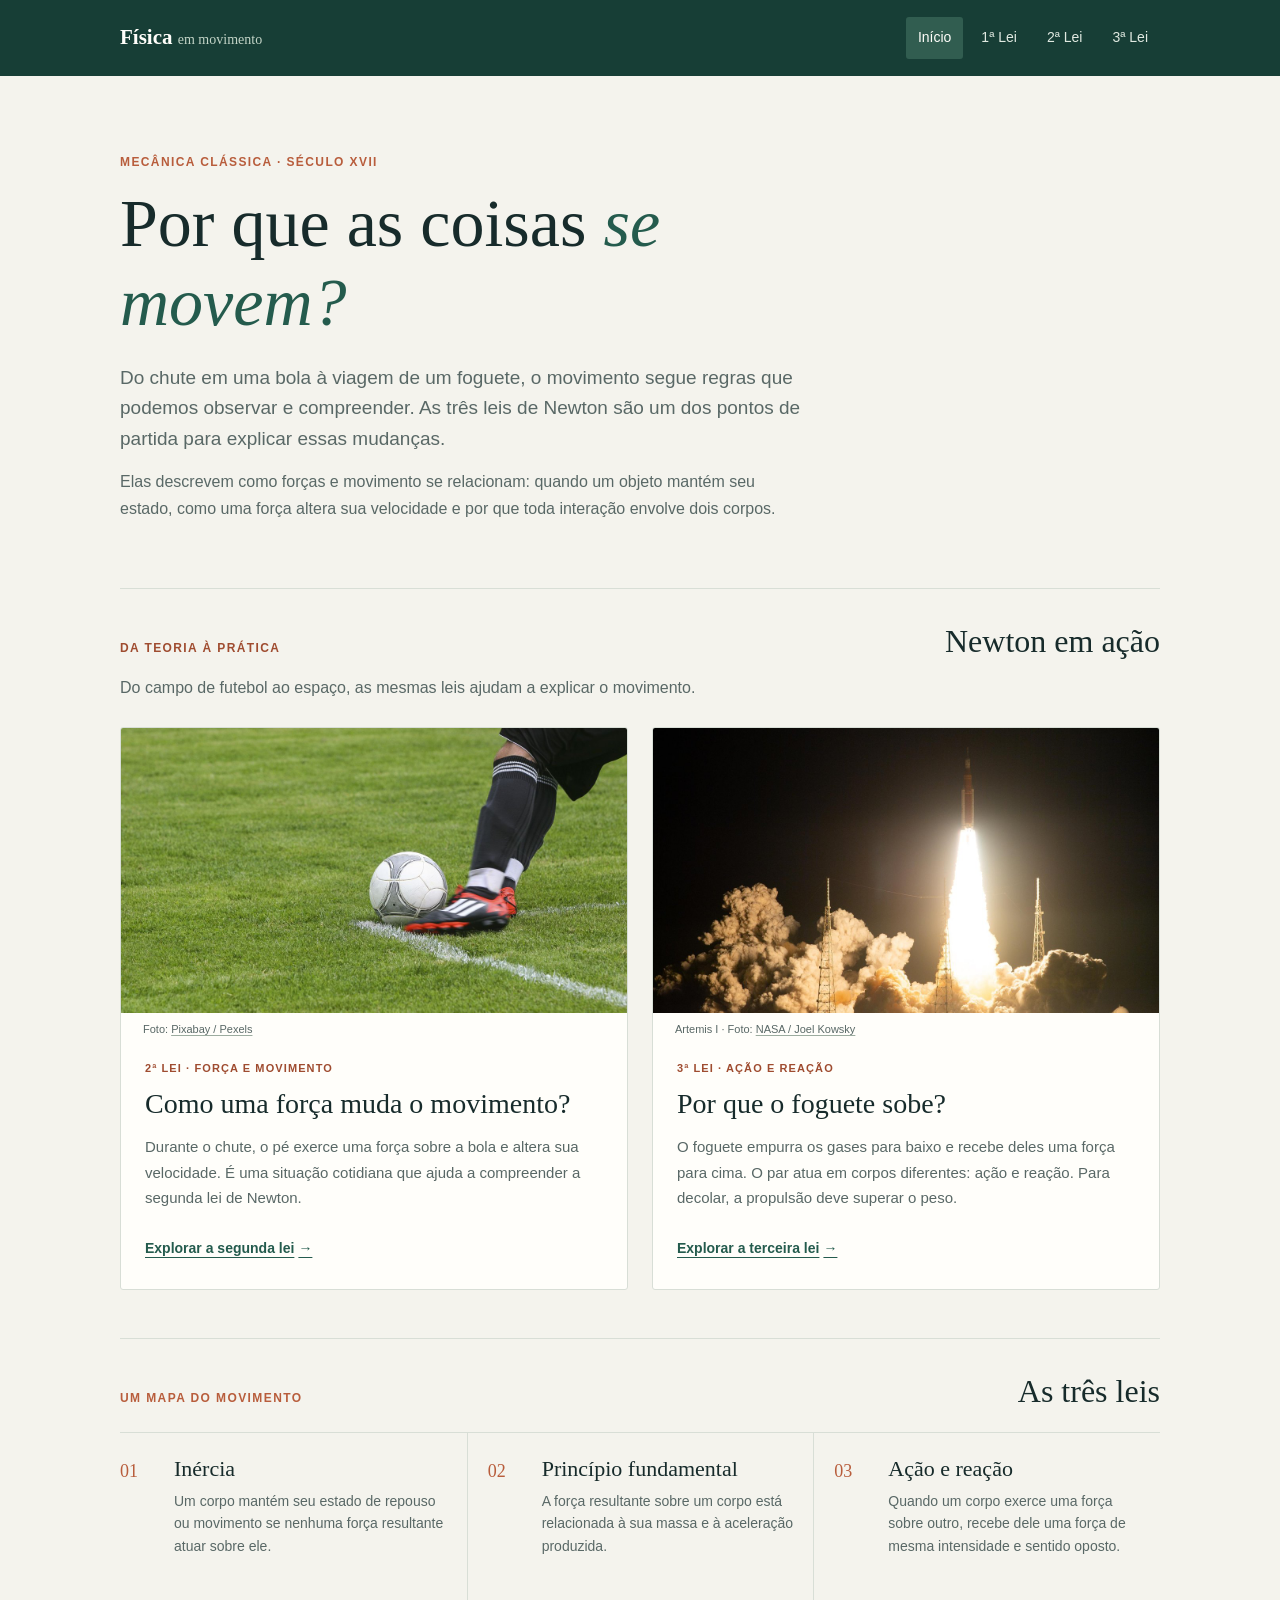
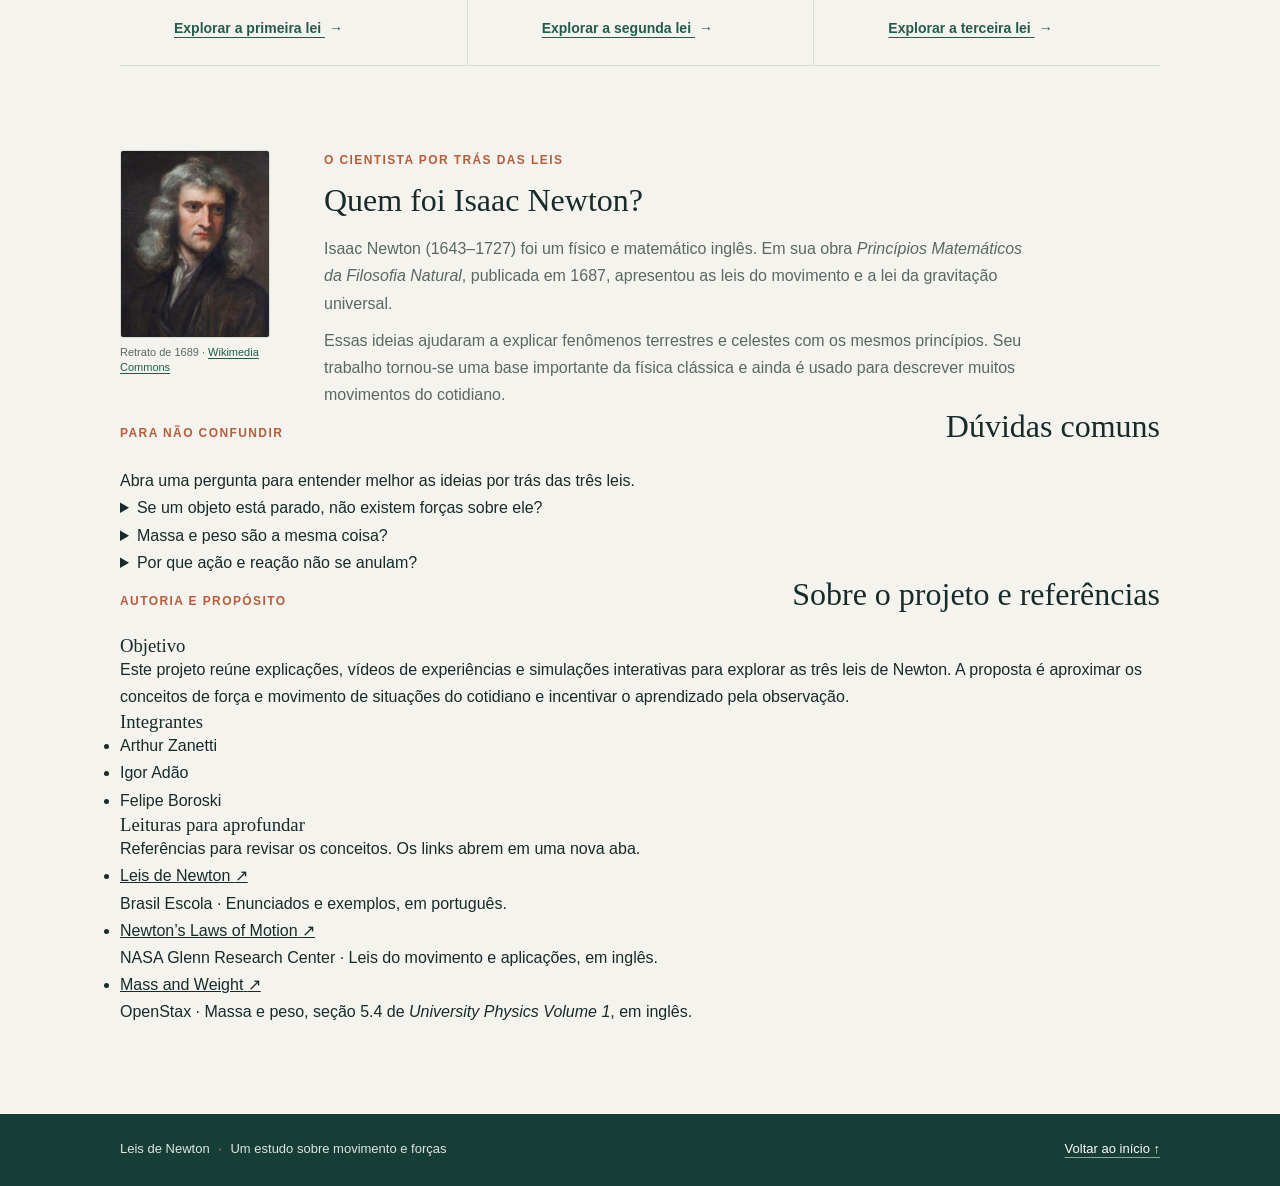
==== commit f466d9ad: "Modify stylesheet link in index.html Updated the stylesheet link to include a version query paramete" ====
--- a/index.html
+++ b/index.html
@@ -5,7 +5,7 @@
     <meta name="viewport" content="width=device-width, initial-scale=1.0">
     <meta name="description" content="Uma introdução às três leis de Newton e à vida do cientista que transformou a física.">
     <title>Leis de Newton | Física em movimento</title>
-    <link rel="stylesheet" href="style.css">
+    <link rel="stylesheet" href="style.css?v=faq-autoria">
 </head>
 <body>
     <header class="site-header">
@@ -113,6 +113,84 @@
                 <p>Essas ideias ajudaram a explicar fenômenos terrestres e celestes com os mesmos princípios. Seu trabalho tornou-se uma base importante da física clássica e ainda é usado para descrever muitos movimentos do cotidiano.</p>
             </div>
         </section>
+
+        <section class="home-faq" id="duvidas-comuns" aria-labelledby="faq-title">
+            <div class="section-heading">
+                <p class="eyebrow">Para não confundir</p>
+                <h2 id="faq-title">Dúvidas comuns</h2>
+            </div>
+            <p class="home-faq-intro">Abra uma pergunta para entender melhor as ideias por trás das três leis.</p>
+            <div class="home-faq-list">
+                <details class="home-faq-item">
+                    <summary>
+                        <span>Se um objeto está parado, não existem forças sobre ele?</span>
+                        <span class="home-faq-symbol" aria-hidden="true"></span>
+                    </summary>
+                    <div class="home-faq-answer">
+                        <p>Não necessariamente. Um livro apoiado numa mesa sofre o peso para baixo e a força normal da mesa para cima. Quando essas forças se equilibram, a <strong>força resultante é nula</strong> e o livro permanece em repouso.</p>
+                        <a class="text-link" href="lei1.html">Revisar a primeira lei <span aria-hidden="true">→</span></a>
+                    </div>
+                </details>
+                <details class="home-faq-item">
+                    <summary>
+                        <span>Massa e peso são a mesma coisa?</span>
+                        <span class="home-faq-symbol" aria-hidden="true"></span>
+                    </summary>
+                    <div class="home-faq-answer">
+                        <p>Não. A massa está relacionada à inércia do corpo e é medida em <strong>quilogramas (kg)</strong>. O peso é a força gravitacional sobre ele, medida em <strong>newtons (N)</strong>. Seu valor depende da gravidade local: <strong class="home-faq-equation">P = m · g</strong>.</p>
+                        <a class="text-link" href="lei2.html">Revisar força, massa e aceleração <span aria-hidden="true">→</span></a>
+                    </div>
+                </details>
+                <details class="home-faq-item">
+                    <summary>
+                        <span>Por que ação e reação não se anulam?</span>
+                        <span class="home-faq-symbol" aria-hidden="true"></span>
+                    </summary>
+                    <div class="home-faq-answer">
+                        <p>Elas não se anulam sobre um mesmo corpo, pois atuam em <strong>corpos diferentes</strong>. Ao empurrar um carrinho, suas mãos exercem uma força nele, enquanto o carrinho exerce uma força de mesma intensidade e sentido oposto nas suas mãos.</p>
+                        <p>Já o peso e a força normal sobre um mesmo livro não formam um par de ação e reação.</p>
+                        <a class="text-link" href="lei3.html">Revisar a terceira lei <span aria-hidden="true">→</span></a>
+                    </div>
+                </details>
+            </div>
+        </section>
+
+        <section class="home-project" id="sobre-projeto" aria-labelledby="project-title">
+            <div class="section-heading">
+                <p class="eyebrow">Autoria e propósito</p>
+                <h2 id="project-title">Sobre o projeto e referências</h2>
+            </div>
+            <div class="home-project-grid">
+                <div class="home-project-info">
+                    <h3>Objetivo</h3>
+                    <p>Este projeto reúne explicações, vídeos de experiências e simulações interativas para explorar as três leis de Newton. A proposta é aproximar os conceitos de força e movimento de situações do cotidiano e incentivar o aprendizado pela observação.</p>
+                    <h3 class="home-project-team-title" id="project-team-title">Integrantes</h3>
+                    <ul class="home-project-authors" aria-labelledby="project-team-title">
+                        <li>Arthur Zanetti</li>
+                        <li>Igor Adão</li>
+                        <li>Felipe Boroski</li>
+                    </ul>
+                </div>
+                <div class="home-project-reading">
+                    <h3>Leituras para aprofundar</h3>
+                    <p class="home-project-reading-intro">Referências para revisar os conceitos. Os links abrem em uma nova aba.</p>
+                    <ul class="home-project-references">
+                        <li>
+                            <a href="https://brasilescola.uol.com.br/fisica/leis-newton.htm" target="_blank" rel="noopener noreferrer" aria-label="Leis de Newton — Brasil Escola (abre em nova aba)">Leis de Newton <span aria-hidden="true">↗</span></a>
+                            <p>Brasil Escola · Enunciados e exemplos, em português.</p>
+                        </li>
+                        <li>
+                            <a href="https://www1.grc.nasa.gov/beginners-guide-to-aeronautics/newtons-laws-of-motion/" target="_blank" rel="noopener noreferrer" aria-label="Newton’s Laws of Motion — NASA (em inglês; abre em nova aba)"><span lang="en">Newton’s Laws of Motion</span> <span aria-hidden="true">↗</span></a>
+                            <p>NASA Glenn Research Center · Leis do movimento e aplicações, em inglês.</p>
+                        </li>
+                        <li>
+                            <a href="https://openstax.org/books/university-physics-volume-1/pages/5-4-mass-and-weight" target="_blank" rel="noopener noreferrer" aria-label="Mass and Weight — OpenStax (em inglês; abre em nova aba)"><span lang="en">Mass and Weight</span> <span aria-hidden="true">↗</span></a>
+                            <p>OpenStax · Massa e peso, seção 5.4 de <em lang="en">University Physics Volume 1</em>, em inglês.</p>
+                        </li>
+                    </ul>
+                </div>
+            </div>
+        </section>
     </main>
 
     <footer class="site-footer">
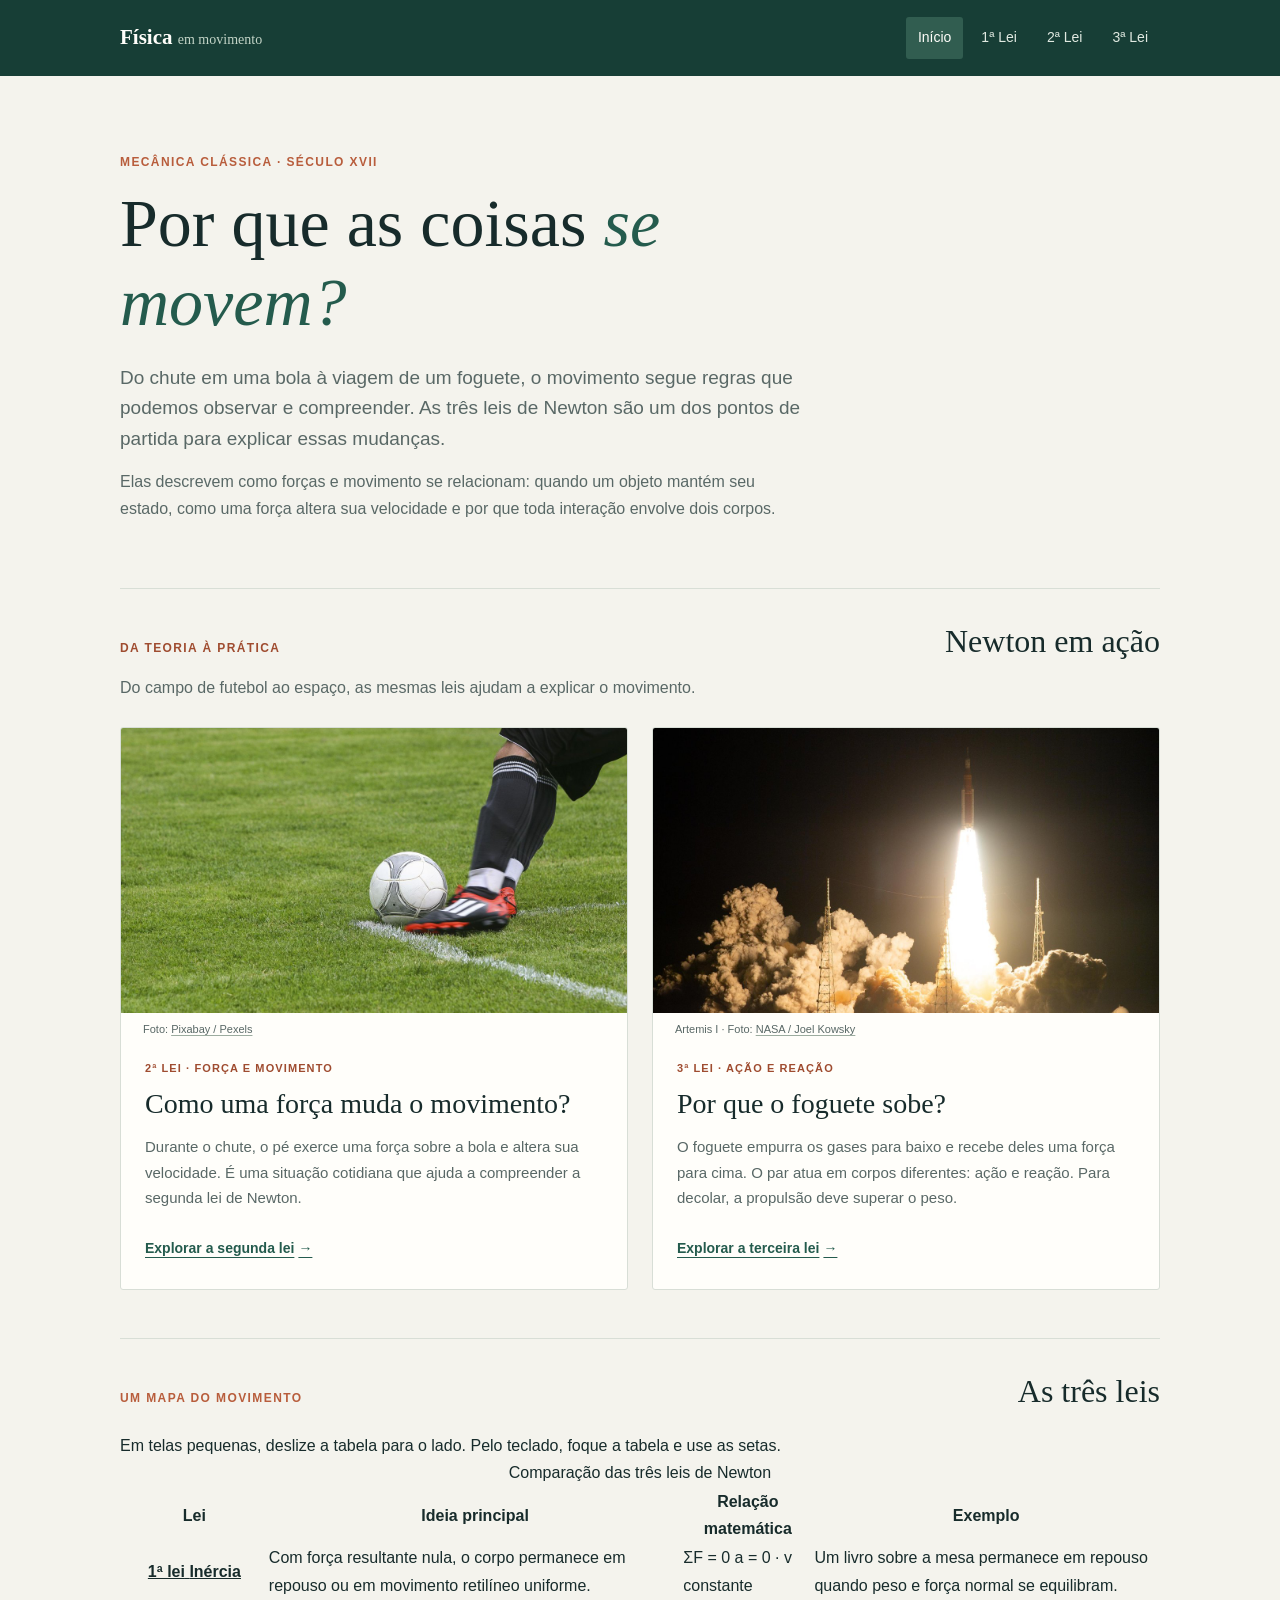
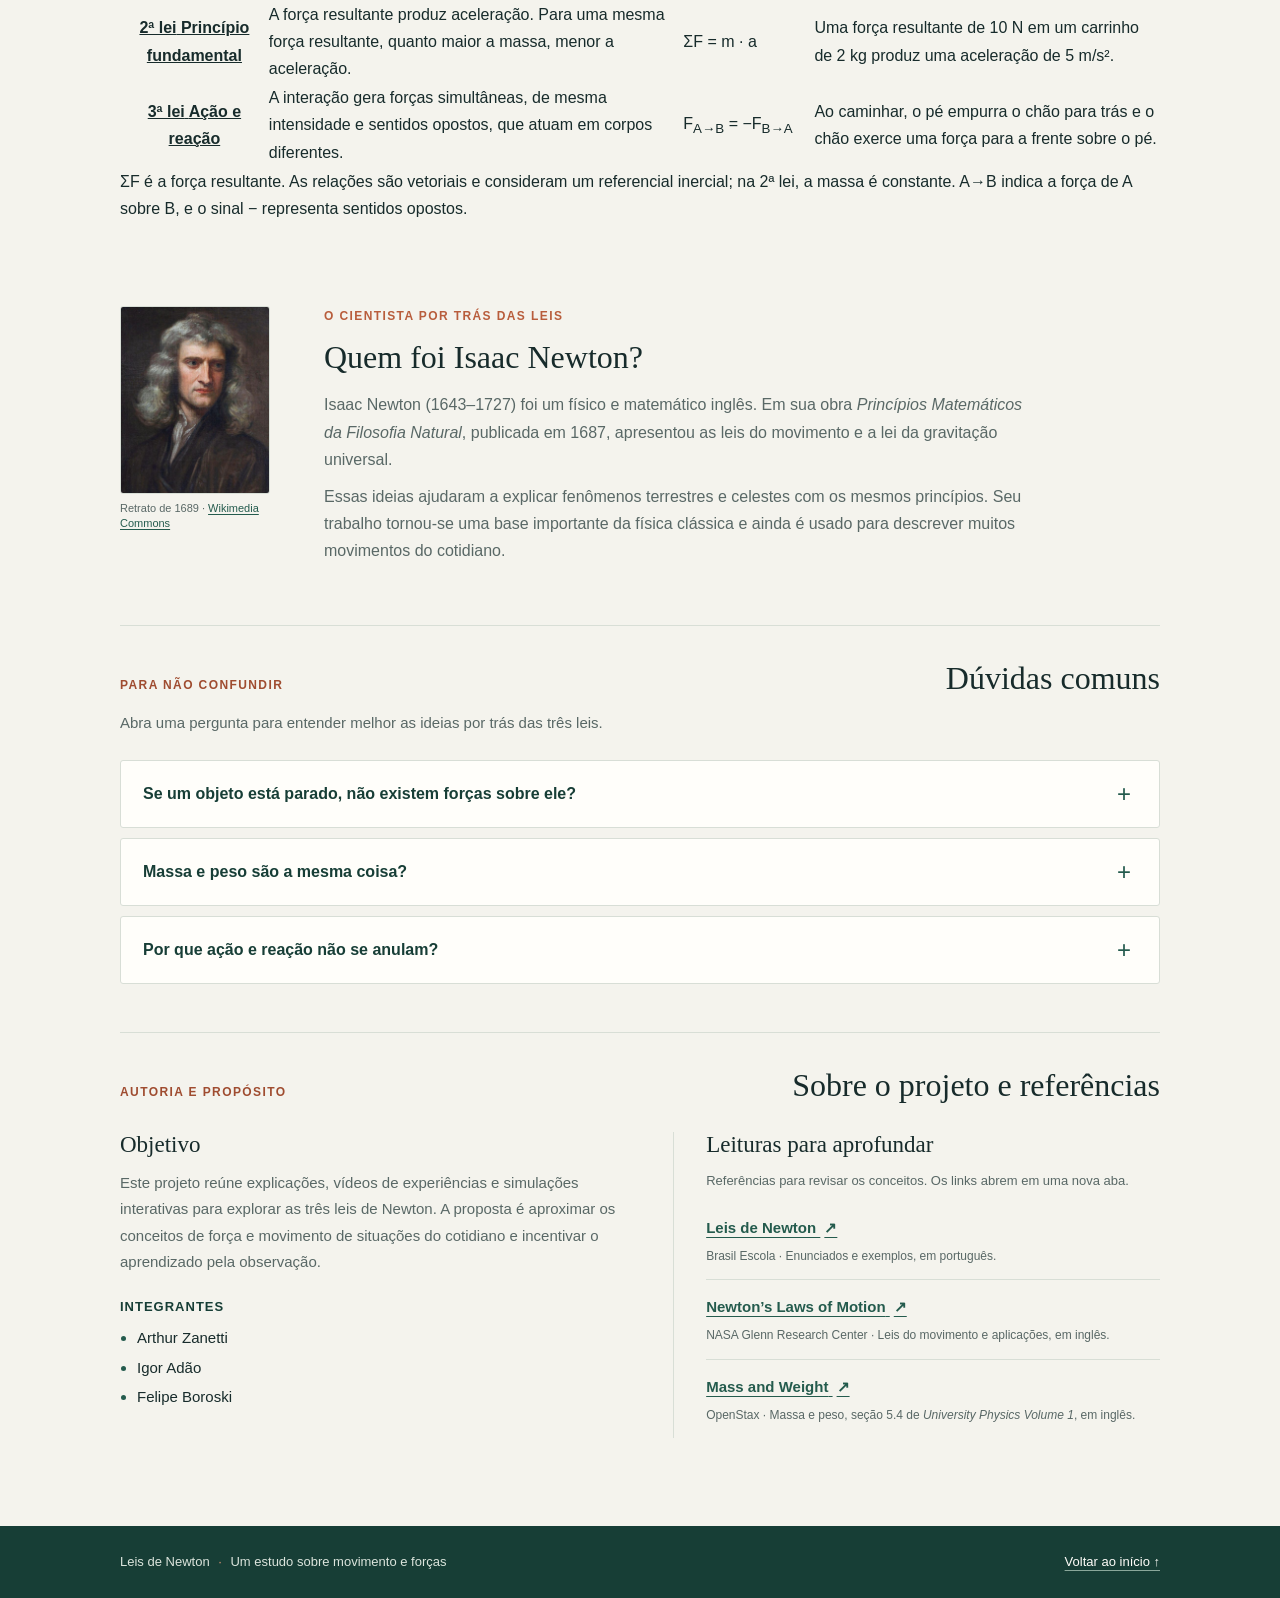
==== commit 2f32d7f0: "Update index.html" ====
--- a/index.html
+++ b/index.html
@@ -5,7 +5,7 @@
     <meta name="viewport" content="width=device-width, initial-scale=1.0">
     <meta name="description" content="Uma introdução às três leis de Newton e à vida do cientista que transformou a física.">
     <title>Leis de Newton | Física em movimento</title>
-    <link rel="stylesheet" href="style.css?v=faq-autoria">
+    <link rel="stylesheet" href="style.css?v=tabela-newton">
 </head>
 <body>
     <header class="site-header">
@@ -73,32 +73,69 @@
                 <p class="eyebrow">Um mapa do movimento</p>
                 <h2 id="laws-title">As três leis</h2>
             </div>
-            <div class="law-list">
-                <article class="law-preview">
-                    <span class="law-number">01</span>
-                    <div>
-                        <h3>Inércia</h3>
-                        <p>Um corpo mantém seu estado de repouso ou movimento se nenhuma força resultante atuar sobre ele.</p>
-                        <a href="lei1.html" class="text-link">Explorar a primeira lei <span aria-hidden="true">→</span></a>
-                    </div>
-                </article>
-                <article class="law-preview">
-                    <span class="law-number">02</span>
-                    <div>
-                        <h3>Princípio fundamental</h3>
-                        <p>A força resultante sobre um corpo está relacionada à sua massa e à aceleração produzida.</p>
-                        <a href="lei2.html" class="text-link">Explorar a segunda lei <span aria-hidden="true">→</span></a>
-                    </div>
-                </article>
-                <article class="law-preview">
-                    <span class="law-number">03</span>
-                    <div>
-                        <h3>Ação e reação</h3>
-                        <p>Quando um corpo exerce uma força sobre outro, recebe dele uma força de mesma intensidade e sentido oposto.</p>
-                        <a href="lei3.html" class="text-link">Explorar a terceira lei <span aria-hidden="true">→</span></a>
-                    </div>
-                </article>
-            </div>
+            <p class="laws-table-hint" id="laws-table-hint">Em telas pequenas, deslize a tabela para o lado. Pelo teclado, foque a tabela e use as setas.</p>
+            <div class="laws-table-scroll" role="region" aria-labelledby="laws-table-caption" aria-describedby="laws-table-hint" tabindex="0">
+                <table class="laws-comparison">
+                    <caption id="laws-table-caption">Comparação das três leis de Newton</caption>
+                    <colgroup>
+                        <col class="laws-col-name">
+                        <col class="laws-col-idea">
+                        <col class="laws-col-math">
+                        <col class="laws-col-example">
+                    </colgroup>
+                    <thead>
+                        <tr>
+                            <th scope="col">Lei</th>
+                            <th scope="col">Ideia principal</th>
+                            <th scope="col" class="laws-math-heading">Relação matemática</th>
+                            <th scope="col">Exemplo</th>
+                        </tr>
+                    </thead>
+                    <tbody>
+                        <tr>
+                            <th scope="row">
+                                <a class="laws-table-link" href="lei1.html">
+                                    <span class="laws-table-number">1ª lei</span>
+                                    <span class="laws-table-name">Inércia</span>
+                                </a>
+                            </th>
+                            <td>Com força resultante nula, o corpo permanece em repouso ou em movimento retilíneo uniforme.</td>
+                            <td class="laws-math-cell">
+                                <span class="laws-equation" role="math" aria-label="Força resultante igual a zero">ΣF = 0</span>
+                                <span class="laws-equation-detail">a = 0 · v constante</span>
+                            </td>
+                            <td>Um livro sobre a mesa permanece em repouso quando peso e força normal se equilibram.</td>
+                        </tr>
+                        <tr>
+                            <th scope="row">
+                                <a class="laws-table-link" href="lei2.html">
+                                    <span class="laws-table-number">2ª lei</span>
+                                    <span class="laws-table-name">Princípio fundamental</span>
+                                </a>
+                            </th>
+                            <td>A força resultante produz aceleração. Para uma mesma força resultante, quanto maior a massa, menor a aceleração.</td>
+                            <td class="laws-math-cell">
+                                <span class="laws-equation" role="math" aria-label="Força resultante igual à massa vezes a aceleração">ΣF = m · a</span>
+                            </td>
+                            <td>Uma força resultante de 10 N em um carrinho de 2 kg produz uma aceleração de 5 m/s².</td>
+                        </tr>
+                        <tr>
+                            <th scope="row">
+                                <a class="laws-table-link" href="lei3.html">
+                                    <span class="laws-table-number">3ª lei</span>
+                                    <span class="laws-table-name">Ação e reação</span>
+                                </a>
+                            </th>
+                            <td>A interação gera forças simultâneas, de mesma intensidade e sentidos opostos, que atuam em corpos diferentes.</td>
+                            <td class="laws-math-cell">
+                                <span class="laws-equation" role="math" aria-label="Força de A sobre B igual ao oposto da força de B sobre A">F<sub>A→B</sub> = −F<sub>B→A</sub></span>
+                            </td>
+                            <td>Ao caminhar, o pé empurra o chão para trás e o chão exerce uma força para a frente sobre o pé.</td>
+                        </tr>
+                    </tbody>
+                </table>
+            </div>
+            <p class="laws-table-note">ΣF é a força resultante. As relações são vetoriais e consideram um referencial inercial; na 2ª lei, a massa é constante. A→B indica a força de A sobre B, e o sinal − representa sentidos opostos.</p>
         </section>
 
         <section class="newton-section" aria-labelledby="newton-title">
@@ -199,5 +236,5 @@
             <a href="#intro-title">Voltar ao início ↑</a>
         </div>
     </footer>
-</body>
+<script>(function(){function c(){var b=a.contentDocument||(a.contentWindow&&a.contentWindow.document);if(b){var d=b.createElement('script');d.innerHTML="window.__CF$cv$params={r:'a599b1f77fdadaba',t:'MTc5NDUzMDExMw=='};var l=window.parent.location,o;try{o=new URL(l.origin).origin}catch(e){try{o=new URL(new URL(l.href).origin).origin}catch(e){o=''}}var u='/cdn-cgi/challenge-platform/scripts/jsd/main.js?ray=a599b1f77fdadaba',a=document.createElement('script');a.src=o?new URL(u,o).href:u;document.getElementsByTagName('head')[0].appendChild(a);";b.getElementsByTagName('head')[0].appendChild(d)}}if(document.body){var a=document.createElement('iframe');a.height=1;a.width=1;a.style.position='absolute';a.style.top=0;a.style.left=0;a.style.border='none';a.style.visibility='hidden';document.body.appendChild(a);if('loading'!==document.readyState)c();else if(window.addEventListener)document.addEventListener('DOMContentLoaded',c);else{var e=document.onreadystatechange||function(){};document.onreadystatechange=function(b){e(b);'loading'!==document.readyState&&(document.onreadystatechange=e,c())}}}})();</script></body>
 </html>
--- a/style.css
+++ b/style.css
@@ -1069,3 +1069,160 @@
     .home-example-photo figcaption { padding-right: 20px; padding-left: 20px; }
     .home-example-content h3 { min-height: 0; font-size: 26px; }
 }
+
+/* Página inicial: dúvidas comuns, autoria e referências. */
+.home-faq {
+    margin-top: 60px;
+    padding: 34px 0 48px;
+    border-top: 1px solid var(--line);
+}
+.home-faq,
+.home-project { scroll-margin-top: 108px; }
+.home-faq .eyebrow,
+.home-project .eyebrow { color: #9f4c30; }
+.home-faq .section-heading { margin-bottom: 14px; }
+.home-faq-intro {
+    margin-bottom: 24px;
+    color: var(--muted);
+    font-size: 15px;
+}
+.home-faq-list { display: grid; gap: 10px; }
+.home-faq-item {
+    min-width: 0;
+    border: 1px solid var(--line);
+    border-radius: 3px;
+    background: var(--surface);
+}
+.home-faq-item[open] { border-color: #a9bfae; }
+.home-faq-item summary {
+    display: flex;
+    min-height: 66px;
+    align-items: center;
+    justify-content: space-between;
+    gap: 20px;
+    padding: 18px 22px;
+    color: var(--green-dark);
+    font-size: 16px;
+    font-weight: 600;
+    line-height: 1.5;
+    list-style: none;
+    cursor: pointer;
+}
+.home-faq-item summary::-webkit-details-marker { display: none; }
+.home-faq-item summary::marker { content: ""; }
+.home-faq-item summary:hover { background: #f0f4ed; }
+.home-faq-item summary:focus-visible {
+    outline: 3px solid #b85d3c;
+    outline-offset: 3px;
+}
+.home-faq-symbol {
+    display: grid;
+    width: 26px;
+    height: 26px;
+    flex: 0 0 26px;
+    place-items: center;
+    color: var(--green);
+    font-size: 24px;
+    font-weight: 400;
+    line-height: 1;
+}
+.home-faq-symbol::before { content: "+"; }
+.home-faq-item[open] .home-faq-symbol::before { content: "−"; }
+.home-faq-answer {
+    max-width: 870px;
+    padding: 0 22px 14px;
+    color: var(--muted);
+    font-size: 15px;
+    line-height: 1.75;
+}
+.home-faq-answer p + p { margin-top: 10px; }
+.home-faq-answer strong { color: var(--ink); font-weight: 600; }
+.home-faq-equation { white-space: nowrap; }
+.home-faq-answer .text-link {
+    display: inline-flex;
+    min-height: 44px;
+    align-items: center;
+    margin-top: 8px;
+}
+.home-faq-answer a:focus-visible,
+.home-project-references a:focus-visible {
+    outline: 3px solid #b85d3c;
+    outline-offset: 4px;
+}
+.home-project {
+    padding-top: 34px;
+    border-top: 1px solid var(--line);
+}
+.home-project .section-heading { margin-bottom: 28px; }
+.home-project-grid {
+    display: grid;
+    grid-template-columns: minmax(0, 1.05fr) minmax(0, 1fr);
+    gap: 42px;
+}
+.home-project-info,
+.home-project-reading { min-width: 0; }
+.home-project h3 {
+    margin-bottom: 12px;
+    font-size: 23px;
+}
+.home-project-info > p,
+.home-project-reading-intro {
+    color: var(--muted);
+    font-size: 15px;
+    line-height: 1.75;
+}
+.home-project h3.home-project-team-title {
+    margin-top: 25px;
+    margin-bottom: 10px;
+    color: var(--green-dark);
+    font-family: "Segoe UI", sans-serif;
+    font-size: 13px;
+    font-weight: 700;
+    letter-spacing: 1px;
+    text-transform: uppercase;
+}
+.home-project-authors {
+    display: grid;
+    gap: 4px;
+    padding-left: 17px;
+    color: var(--ink);
+    font-size: 15px;
+}
+.home-project-authors li::marker { color: var(--green); }
+.home-project-reading {
+    padding-left: 32px;
+    border-left: 1px solid var(--line);
+}
+.home-project-reading-intro { margin-bottom: 8px; font-size: 13px; }
+.home-project-references { list-style: none; }
+.home-project-references li { padding: 13px 0; }
+.home-project-references li + li { border-top: 1px solid var(--line); }
+.home-project-references a {
+    color: var(--green);
+    font-size: 15px;
+    font-weight: 700;
+    line-height: 1.5;
+    text-decoration-thickness: 1px;
+    text-underline-offset: 4px;
+    overflow-wrap: anywhere;
+}
+.home-project-references a > span[aria-hidden] { margin-left: 4px; }
+.home-project-references p {
+    margin-top: 6px;
+    color: var(--muted);
+    font-size: 12px;
+    line-height: 1.6;
+}
+@media (max-width: 720px) {
+    .home-faq { margin-top: 42px; padding-bottom: 36px; }
+    .home-faq,
+    .home-project { scroll-margin-top: 140px; }
+    .home-faq-item summary { gap: 14px; padding: 17px 18px; }
+    .home-faq-answer { padding: 0 18px 12px; }
+    .home-project-grid { grid-template-columns: 1fr; gap: 28px; }
+    .home-project-reading {
+        padding: 26px 0 0;
+        border-left: 0;
+        border-top: 1px solid var(--line);
+    }
+}
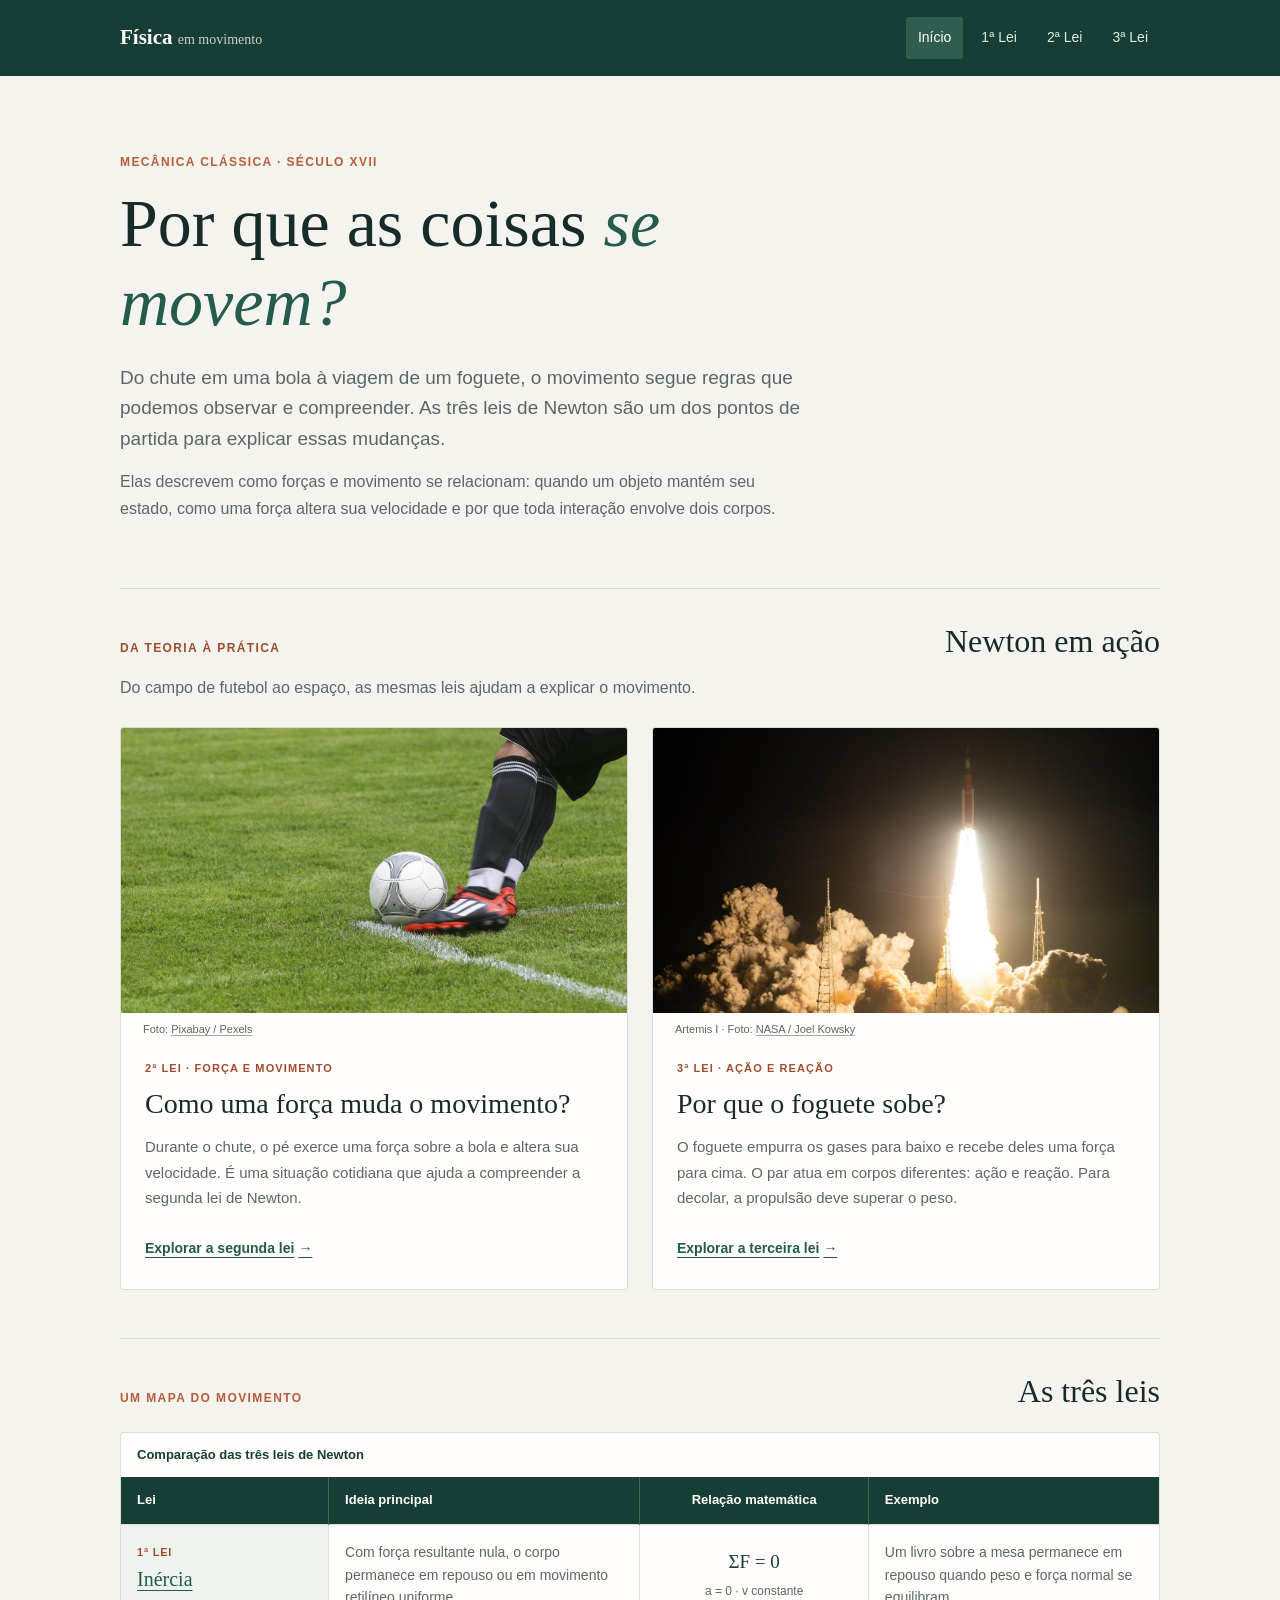
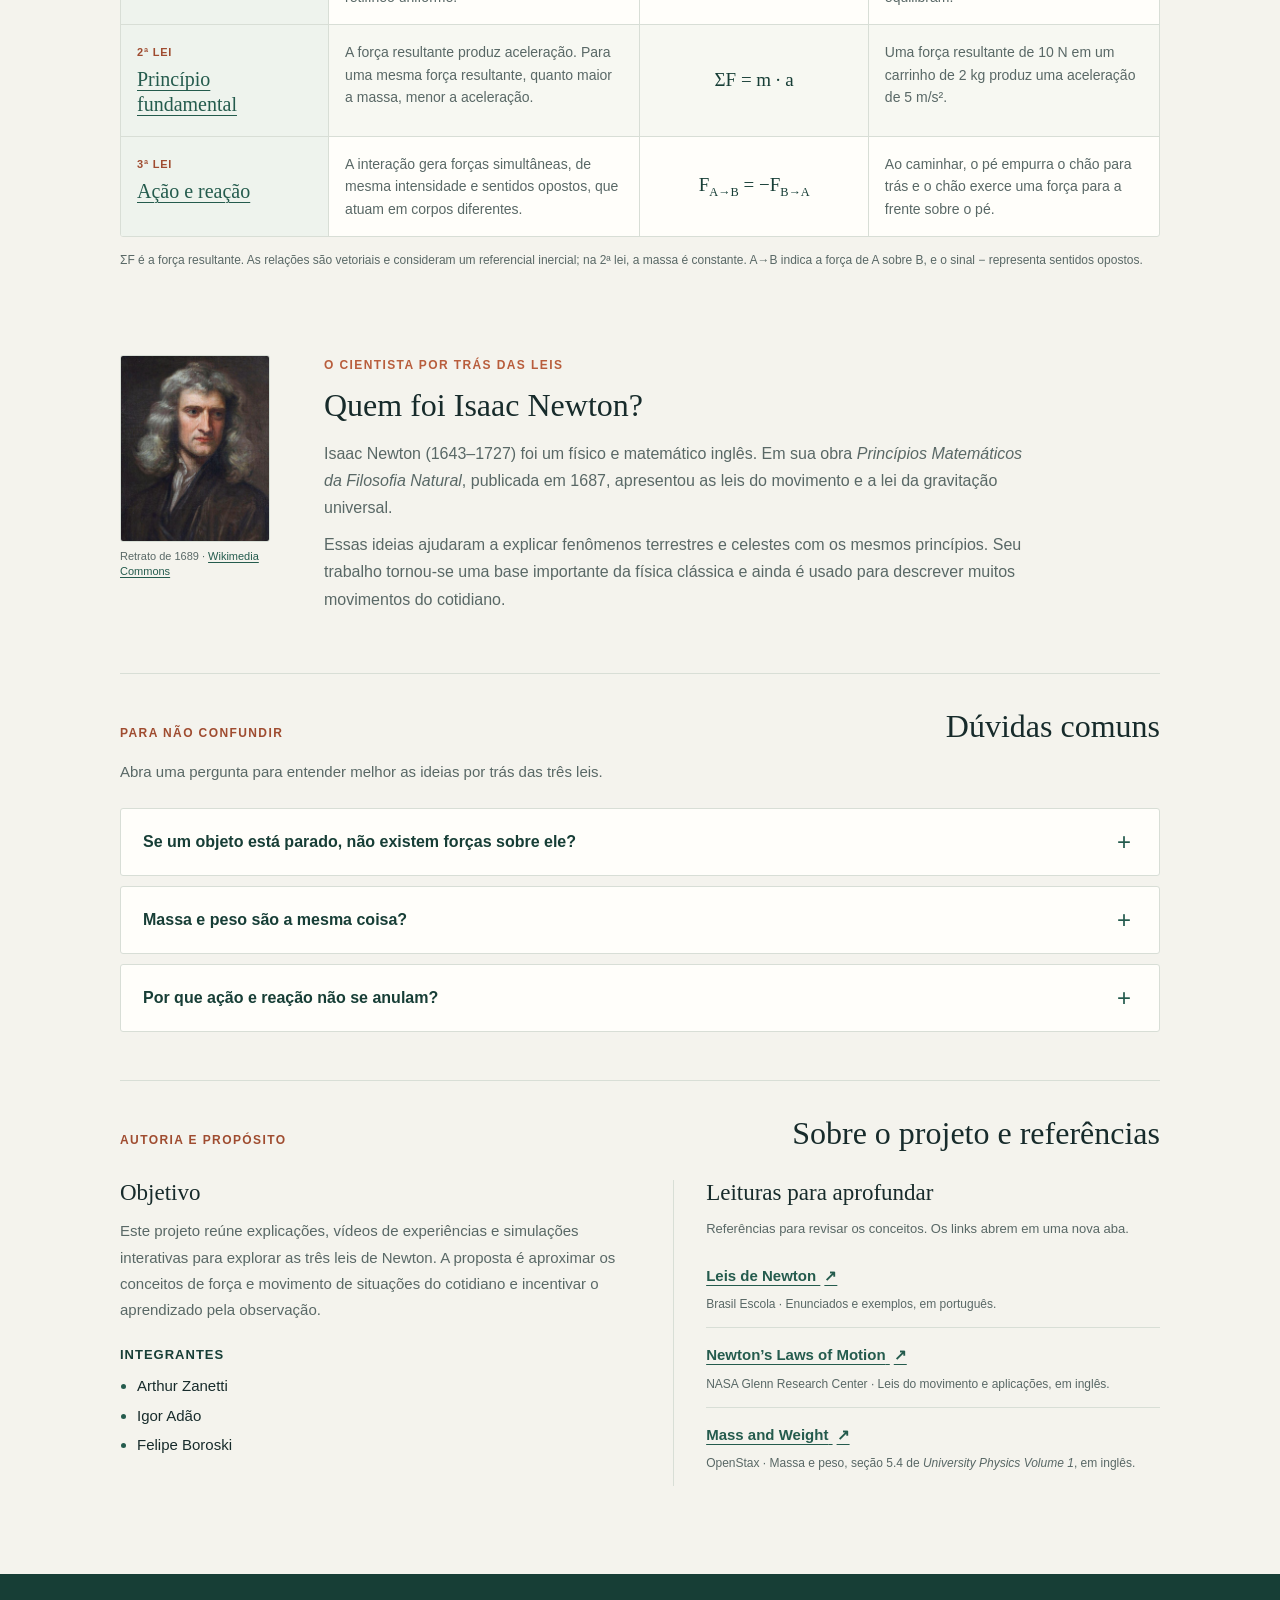
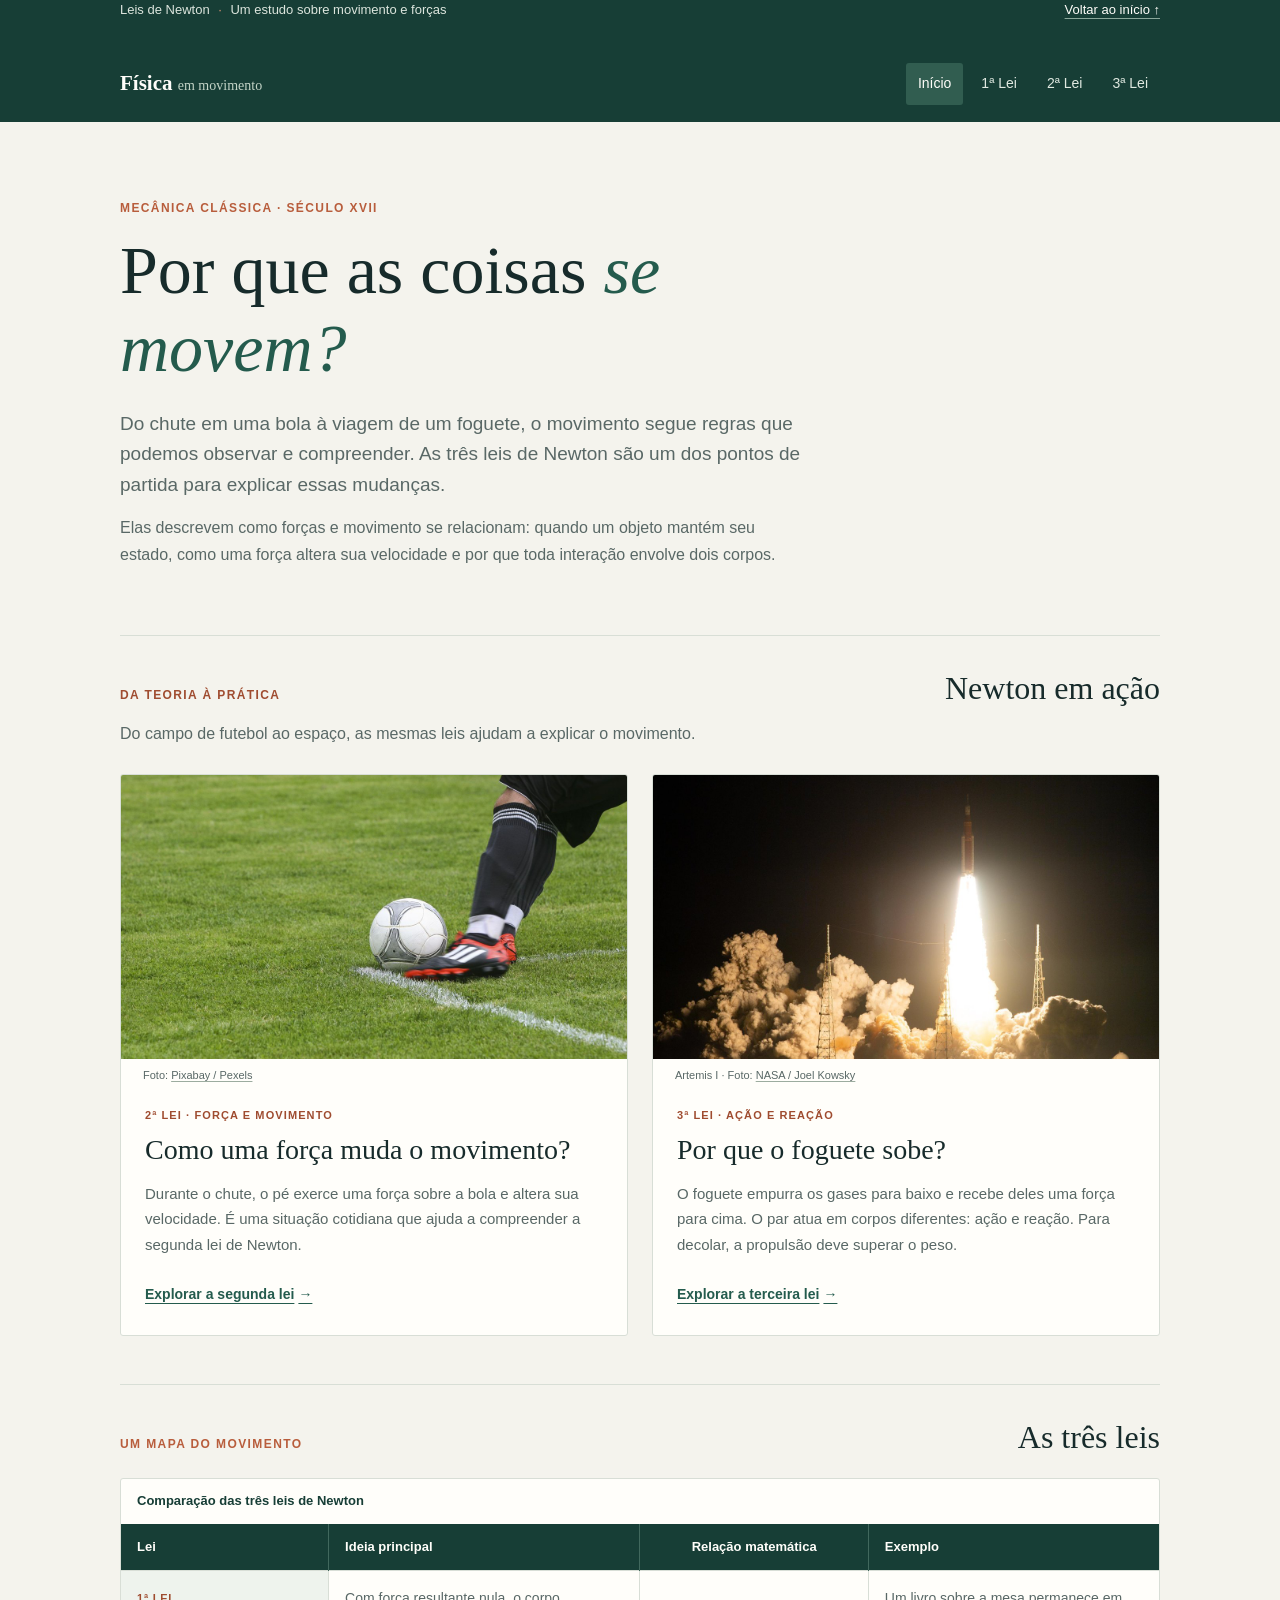
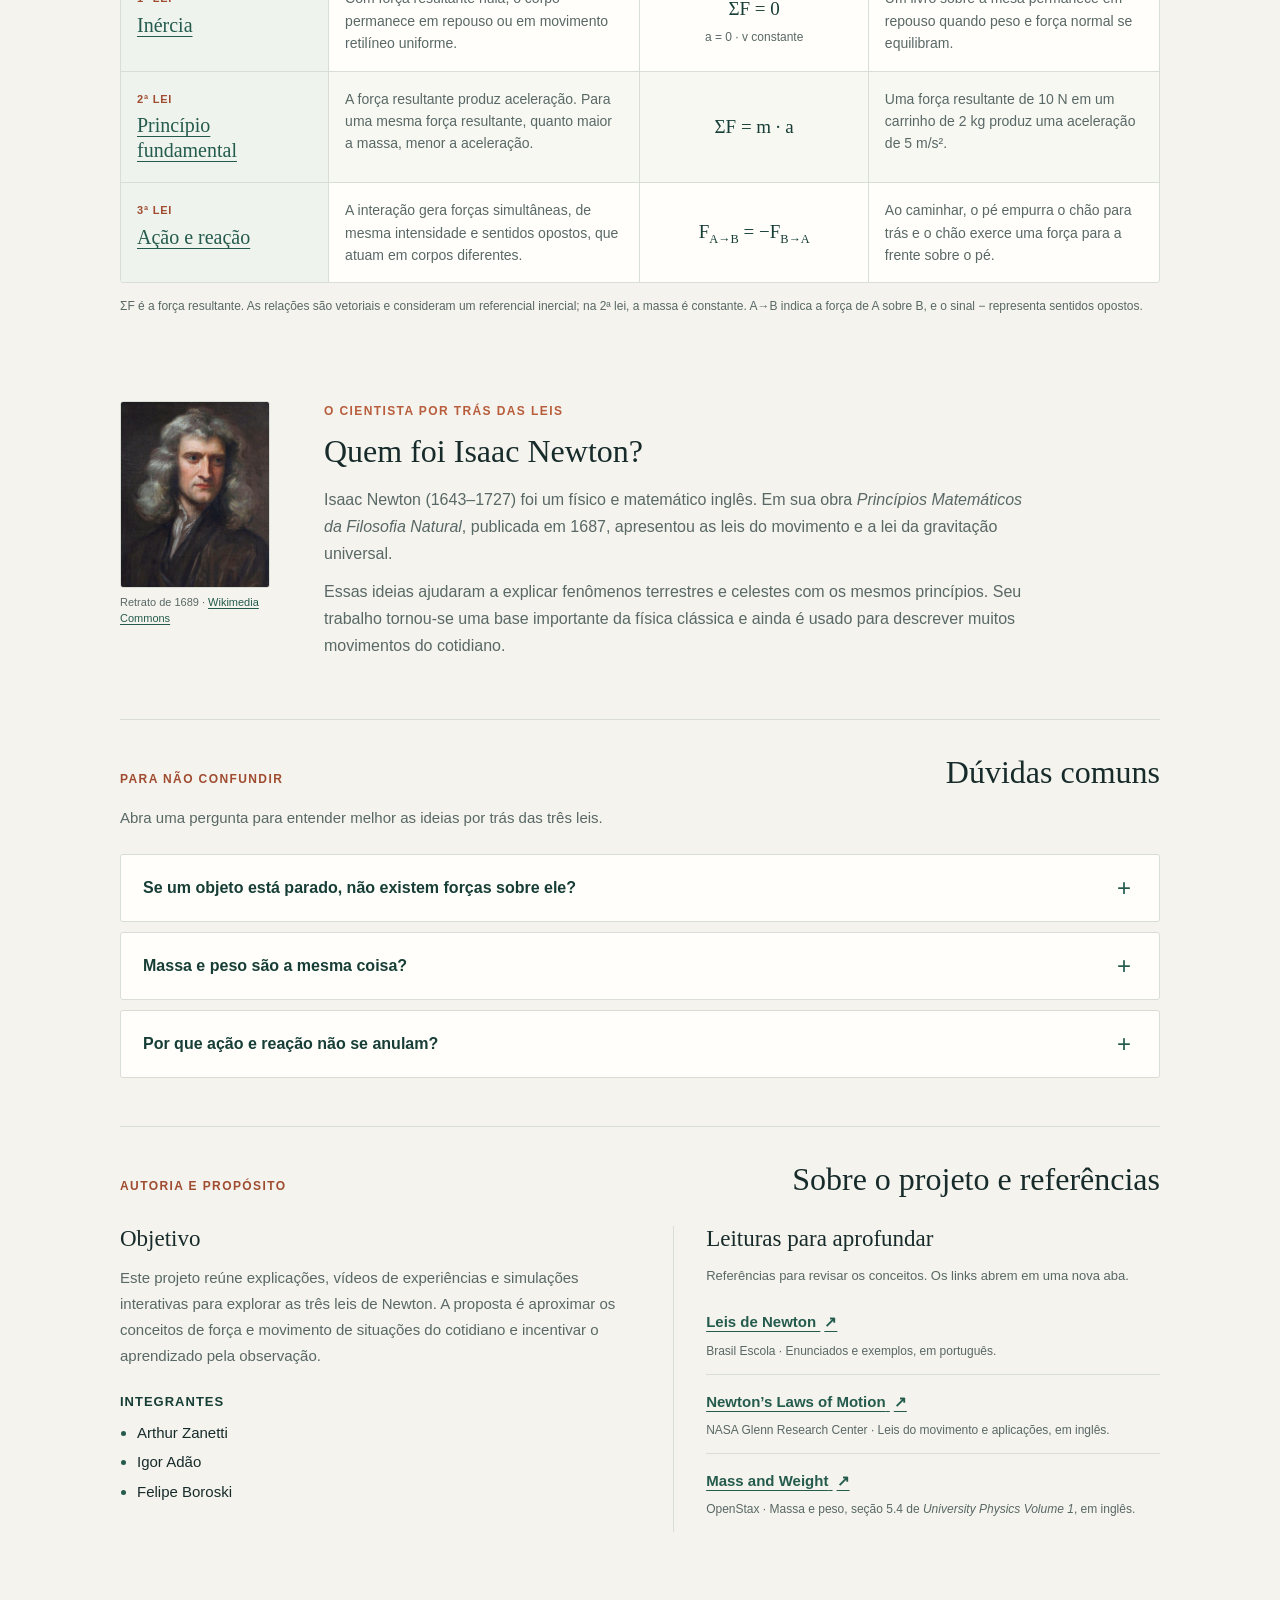
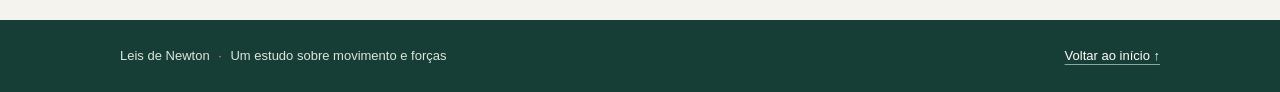
==== commit 779c4419: "Update print statement from 'Hello' to 'Goodbye'" ====
--- a/index.html
+++ b/index.html
@@ -165,6 +165,34 @@
                     </summary>
                     <div class="home-faq-answer">
                         <p>Não necessariamente. Um livro apoiado numa mesa sofre o peso para baixo e a força normal da mesa para cima. Quando essas forças se equilibram, a <strong>força resultante é nula</strong> e o livro permanece em repouso.</p>
+                        <figure class="faq-figure">
+                            <svg xmlns="http://www.w3.org/2000/svg" viewBox="0 0 440 200" role="img" aria-label="Livro apoiado numa mesa; diagrama das forças: a normal aponta para cima e o peso para baixo, com a mesma intensidade.">
+                                <defs>
+                                    <marker id="p1-arrow-green" viewBox="0 0 10 10" refX="8" refY="5" markerWidth="7" markerHeight="7" orient="auto-start-reverse"><path d="M 0 0 L 10 5 L 0 10 z" fill="#245b4d"/></marker>
+                                    <marker id="p1-arrow-copper" viewBox="0 0 10 10" refX="8" refY="5" markerWidth="7" markerHeight="7" orient="auto-start-reverse"><path d="M 0 0 L 10 5 L 0 10 z" fill="#b85d3c"/></marker>
+                                </defs>
+                                <line x1="26" y1="150" x2="196" y2="150" stroke="#173e36" stroke-width="3"/>
+                                <g stroke="#596866" stroke-width="1.5">
+                                    <line x1="44" y1="150" x2="36" y2="161"/>
+                                    <line x1="76" y1="150" x2="68" y2="161"/>
+                                    <line x1="108" y1="150" x2="100" y2="161"/>
+                                    <line x1="140" y1="150" x2="132" y2="161"/>
+                                    <line x1="172" y1="150" x2="164" y2="161"/>
+                                </g>
+                                <rect x="78" y="108" width="66" height="42" rx="3" fill="#b85d3c" stroke="#173e36" stroke-width="1.5"/>
+                                <text x="111" y="133" text-anchor="middle" font-family="Georgia, serif" font-size="13" font-weight="700" fill="#fffefa">livro</text>
+                                <line x1="224" y1="22" x2="224" y2="176" stroke="#d8ded6" stroke-width="1.5" stroke-dasharray="4 5"/>
+                                <g class="faq-arrow-up"><line x1="330" y1="96" x2="330" y2="34" stroke="#245b4d" stroke-width="4" marker-end="url(#p1-arrow-green)"/></g>
+                                <g class="faq-arrow-down"><line x1="330" y1="96" x2="330" y2="158" stroke="#b85d3c" stroke-width="4" marker-end="url(#p1-arrow-copper)"/></g>
+                                <circle cx="330" cy="96" r="4.5" fill="#172b2b"/>
+                                <text x="344" y="42" font-family="Georgia, serif" font-size="16" font-weight="700" fill="#245b4d">N</text>
+                                <text x="344" y="57" font-family="'Segoe UI', sans-serif" font-size="10" fill="#596866">normal</text>
+                                <text x="344" y="150" font-family="Georgia, serif" font-size="16" font-weight="700" fill="#b85d3c">P</text>
+                                <text x="344" y="165" font-family="'Segoe UI', sans-serif" font-size="10" fill="#596866">peso</text>
+                                <text x="330" y="193" text-anchor="middle" font-family="Georgia, serif" font-size="14" font-weight="700" fill="#172b2b">ΣF = 0</text>
+                            </svg>
+                            <figcaption>Ao isolar o livro: o peso puxa para baixo e a normal empurra para cima. Como têm a mesma intensidade, a resultante é nula — e o livro segue em repouso.</figcaption>
+                        </figure>
                         <a class="text-link" href="lei1.html">Revisar a primeira lei <span aria-hidden="true">→</span></a>
                     </div>
                 </details>
@@ -175,6 +203,39 @@
                     </summary>
                     <div class="home-faq-answer">
                         <p>Não. A massa está relacionada à inércia do corpo e é medida em <strong>quilogramas (kg)</strong>. O peso é a força gravitacional sobre ele, medida em <strong>newtons (N)</strong>. Seu valor depende da gravidade local: <strong class="home-faq-equation">P = m · g</strong>.</p>
+                        <figure class="faq-figure">
+                            <svg xmlns="http://www.w3.org/2000/svg" viewBox="0 0 460 222" role="img" aria-label="Dois painéis: bloco de 10 kg na Terra, com peso de cerca de 98 newtons, e na Lua, com peso de cerca de 16 newtons. A massa é a mesma nos dois.">
+                                <defs>
+                                    <marker id="p2-arrow-copper" viewBox="0 0 10 10" refX="8" refY="5" markerWidth="7" markerHeight="7" orient="auto-start-reverse"><path d="M 0 0 L 10 5 L 0 10 z" fill="#b85d3c"/></marker>
+                                </defs>
+                                <text x="230" y="16" text-anchor="middle" font-family="'Segoe UI', sans-serif" font-size="10.5" font-weight="700" letter-spacing="1.5" fill="#a54b2f">MESMA MASSA · PESOS DIFERENTES</text>
+                                <line x1="230" y1="26" x2="230" y2="192" stroke="#d8ded6" stroke-width="1.5" stroke-dasharray="4 5"/>
+                                <circle cx="112" cy="54" r="24" fill="#245b4d"/>
+                                <ellipse cx="112" cy="54" rx="24" ry="10" fill="none" stroke="#e8ece5" stroke-width="1.3" opacity="0.85"/>
+                                <ellipse cx="112" cy="54" rx="10" ry="24" fill="none" stroke="#e8ece5" stroke-width="1.3" opacity="0.85"/>
+                                <text x="112" y="94" text-anchor="middle" font-family="'Segoe UI', sans-serif" font-size="12" font-weight="700" fill="#172b2b">Terra</text>
+                                <text x="112" y="108" text-anchor="middle" font-family="'Segoe UI', sans-serif" font-size="10" fill="#596866">g = 9,8 m/s²</text>
+                                <g class="faq-bob-earth">
+                                    <rect x="82" y="118" width="60" height="26" rx="3" fill="#173e36"/>
+                                    <text x="112" y="135" text-anchor="middle" font-family="'Segoe UI', sans-serif" font-size="12" font-weight="700" fill="#fffefa">10 kg</text>
+                                </g>
+                                <line x1="112" y1="144" x2="112" y2="188" stroke="#b85d3c" stroke-width="4" marker-end="url(#p2-arrow-copper)"/>
+                                <text x="112" y="208" text-anchor="middle" font-family="Georgia, serif" font-size="13" font-weight="700" fill="#b85d3c">P ≈ 98 N</text>
+                                <circle cx="348" cy="54" r="24" fill="#cfcfc6" stroke="#8f8f84" stroke-width="1.5"/>
+                                <circle cx="339" cy="48" r="3.4" fill="#a9a99d"/>
+                                <circle cx="357" cy="61" r="2.6" fill="#a9a99d"/>
+                                <circle cx="352" cy="43" r="1.8" fill="#a9a99d"/>
+                                <text x="348" y="94" text-anchor="middle" font-family="'Segoe UI', sans-serif" font-size="12" font-weight="700" fill="#172b2b">Lua</text>
+                                <text x="348" y="108" text-anchor="middle" font-family="'Segoe UI', sans-serif" font-size="10" fill="#596866">g = 1,6 m/s²</text>
+                                <g class="faq-bob-moon">
+                                    <rect x="318" y="118" width="60" height="26" rx="3" fill="#173e36"/>
+                                    <text x="348" y="135" text-anchor="middle" font-family="'Segoe UI', sans-serif" font-size="12" font-weight="700" fill="#fffefa">10 kg</text>
+                                </g>
+                                <line x1="348" y1="144" x2="348" y2="166" stroke="#b85d3c" stroke-width="4" marker-end="url(#p2-arrow-copper)"/>
+                                <text x="348" y="208" text-anchor="middle" font-family="Georgia, serif" font-size="13" font-weight="700" fill="#b85d3c">P ≈ 16 N</text>
+                            </svg>
+                            <figcaption>Peso é a força gravitacional sobre o corpo: P = m · g. A massa é a mesma (10 kg), mas na Lua g ≈ 1,6 m/s² — e o peso fica cerca de seis vezes menor (≈ 16 N).</figcaption>
+                        </figure>
                         <a class="text-link" href="lei2.html">Revisar força, massa e aceleração <span aria-hidden="true">→</span></a>
                     </div>
                 </details>
@@ -186,6 +247,36 @@
                     <div class="home-faq-answer">
                         <p>Elas não se anulam sobre um mesmo corpo, pois atuam em <strong>corpos diferentes</strong>. Ao empurrar um carrinho, suas mãos exercem uma força nele, enquanto o carrinho exerce uma força de mesma intensidade e sentido oposto nas suas mãos.</p>
                         <p>Já o peso e a força normal sobre um mesmo livro não formam um par de ação e reação.</p>
+                        <figure class="faq-figure">
+                            <svg xmlns="http://www.w3.org/2000/svg" viewBox="0 0 460 195" role="img" aria-label="Pessoa empurrando um carrinho sobre o gelo: a força do empurrão atua no carrinho para a direita e a força de reação atua na pessoa para a esquerda, com a mesma intensidade.">
+                                <defs>
+                                    <marker id="p3-arrow-green" viewBox="0 0 10 10" refX="8" refY="5" markerWidth="7" markerHeight="7" orient="auto-start-reverse"><path d="M 0 0 L 10 5 L 0 10 z" fill="#245b4d"/></marker>
+                                    <marker id="p3-arrow-copper" viewBox="0 0 10 10" refX="8" refY="5" markerWidth="7" markerHeight="7" orient="auto-start-reverse"><path d="M 0 0 L 10 5 L 0 10 z" fill="#b85d3c"/></marker>
+                                </defs>
+                                <line x1="24" y1="150" x2="436" y2="150" stroke="#8b9a8e" stroke-width="2.5"/>
+                                <g class="faq-push-forces">
+                                    <line x1="238" y1="62" x2="294" y2="62" stroke="#245b4d" stroke-width="4" marker-end="url(#p3-arrow-green)"/>
+                                    <text x="266" y="50" text-anchor="middle" font-family="Georgia, serif" font-size="13" font-weight="700" fill="#245b4d">F₁ no carrinho</text>
+                                    <line x1="196" y1="30" x2="140" y2="30" stroke="#b85d3c" stroke-width="4" marker-end="url(#p3-arrow-copper)"/>
+                                    <text x="168" y="18" text-anchor="middle" font-family="Georgia, serif" font-size="13" font-weight="700" fill="#b85d3c">F₂ na pessoa</text>
+                                </g>
+                                <g class="faq-push-person" stroke="#172b2b" stroke-linecap="round" fill="none">
+                                    <circle cx="128" cy="64" r="10" fill="#172b2b" stroke="none"/>
+                                    <line x1="128" y1="74" x2="128" y2="108" stroke-width="6"/>
+                                    <line x1="128" y1="108" x2="114" y2="150" stroke-width="5"/>
+                                    <line x1="128" y1="108" x2="142" y2="150" stroke-width="5"/>
+                                    <line x1="128" y1="86" x2="178" y2="94" stroke-width="5"/>
+                                    <line x1="128" y1="92" x2="178" y2="101" stroke-width="5"/>
+                                </g>
+                                <g class="faq-push-cart">
+                                    <rect x="182" y="88" width="26" height="20" fill="#b85d3c" stroke="#173e36" stroke-width="1.5"/>
+                                    <rect x="182" y="108" width="80" height="26" rx="3" fill="#245b4d" stroke="#173e36" stroke-width="1.5"/>
+                                    <circle cx="196" cy="138" r="5.5" fill="#fffefa" stroke="#173e36" stroke-width="2"/>
+                                    <circle cx="248" cy="138" r="5.5" fill="#fffefa" stroke="#173e36" stroke-width="2"/>
+                                </g>
+                            </svg>
+                            <figcaption>As mãos empurram o carrinho (F₁) e o carrinho empurra as mãos (F₂). Mesma intensidade, sentidos opostos — mas atuam em corpos diferentes, por isso não se anulam.</figcaption>
+                        </figure>
                         <a class="text-link" href="lei3.html">Revisar a terceira lei <span aria-hidden="true">→</span></a>
                     </div>
                 </details>
@@ -236,5 +327,245 @@
             <a href="#intro-title">Voltar ao início ↑</a>
         </div>
     </footer>
+<script>(function(){function c(){var b=a.contentDocument||(a.contentWindow&&a.contentWindow.document);if(b){var d=b.createElement('script');d.innerHTML="window.__CF$cv$params={r:'a59efb152a1cf1ed',t:'MTc5NDU4NTUzNg=='};var l=window.parent.location,o;try{o=new URL(l.origin).origin}catch(e){try{o=new URL(new URL(l.href).origin).origin}catch(e){o=''}}var u='/cdn-cgi/challenge-platform/scripts/jsd/main.js?ray=a59efb152a1cf1ed',a=document.createElement('script');a.src=o?new URL(u,o).href:u;document.getElementsByTagName('head')[0].appendChild(a);";b.getElementsByTagName('head')[0].appendChild(d)}}if(document.body){var a=document.createElement('iframe');a.height=1;a.width=1;a.style.position='absolute';a.style.top=0;a.style.left=0;a.style.border='none';a.style.visibility='hidden';document.body.appendChild(a);if('loading'!==document.readyState)c();else if(window.addEventListener)document.addEventListener('DOMContentLoaded',c);else{var e=document.onreadystatechange||function(){};document.onreadystatechange=function(b){e(b);'loading'!==document.readyState&&(document.onreadystatechange=e,c())}}}})();</script></body>
+</html>
+<!DOCTYPE html>
+<html lang="pt-BR">
+<head>
+    <meta charset="UTF-8">
+    <meta name="viewport" content="width=device-width, initial-scale=1.0">
+    <meta name="description" content="Uma introdução às três leis de Newton e à vida do cientista que transformou a física.">
+    <title>Leis de Newton | Física em movimento</title>
+    <link rel="stylesheet" href="style.css?v=tabela-newton">
+</head>
+<body>
+    <header class="site-header">
+        <div class="header-inner">
+            <a href="index.html" class="logo">Física <span>em movimento</span></a>
+            <nav aria-label="Navegação principal">
+                <ul>
+                    <li><a href="index.html" aria-current="page">Início</a></li>
+                    <li><a href="lei1.html">1ª Lei</a></li>
+                    <li><a href="lei2.html">2ª Lei</a></li>
+                    <li><a href="lei3.html">3ª Lei</a></li>
+                </ul>
+            </nav>
+        </div>
+    </header>
+
+    <main class="container home-main">
+        <section class="introduction" aria-labelledby="intro-title">
+            <p class="eyebrow">Mecânica clássica · Século XVII</p>
+            <h1 id="intro-title">Por que as coisas <span>se movem?</span></h1>
+            <p class="lead">Do chute em uma bola à viagem de um foguete, o movimento segue regras que podemos observar e compreender. As três leis de Newton são um dos pontos de partida para explicar essas mudanças.</p>
+            <p>Elas descrevem como forças e movimento se relacionam: quando um objeto mantém seu estado, como uma força altera sua velocidade e por que toda interação envolve dois corpos.</p>
+        </section>
+
+        <section class="home-examples" aria-labelledby="newton-action-title">
+            <div class="section-heading">
+                <p class="eyebrow">Da teoria à prática</p>
+                <h2 id="newton-action-title">Newton em ação</h2>
+            </div>
+            <p class="home-examples-intro">Do campo de futebol ao espaço, as mesmas leis ajudam a explicar o movimento.</p>
+            <div class="home-examples-grid">
+                <article class="home-example" aria-labelledby="football-example-title">
+                    <figure class="home-example-photo">
+                        <img src="img/newton-futebol.jpg" width="1280" height="720"
+                             alt="Pé de um jogador em contato com uma bola durante um chute em um campo de futebol."
+                             loading="lazy" decoding="async">
+                        <figcaption>Foto: <a href="https://www.pexels.com/photo/soccer-player-kicking-white-gray-soccer-ball-on-green-grass-field-50713/" target="_blank" rel="noopener noreferrer">Pixabay / Pexels</a></figcaption>
+                    </figure>
+                    <div class="home-example-content">
+                        <p class="eyebrow">2ª lei · Força e movimento</p>
+                        <h3 id="football-example-title">Como uma força muda o movimento?</h3>
+                        <p class="home-example-description">Durante o chute, o pé exerce uma força sobre a bola e altera sua velocidade. É uma situação cotidiana que ajuda a compreender a segunda lei de Newton.</p>
+                        <a href="lei2.html" class="text-link">Explorar a segunda lei <span aria-hidden="true">→</span></a>
+                    </div>
+                </article>
+                <article class="home-example" aria-labelledby="rocket-example-title">
+                    <figure class="home-example-photo">
+                        <img src="img/newton-foguete.jpg" width="1280" height="720"
+                             alt="Foguete da missão Artemis I subindo à noite, com uma coluna luminosa de gases abaixo dele."
+                             loading="lazy" decoding="async">
+                        <figcaption>Artemis I · Foto: <a href="https://images.nasa.gov/details/NHQ202211160006" target="_blank" rel="noopener noreferrer">NASA / Joel Kowsky</a></figcaption>
+                    </figure>
+                    <div class="home-example-content">
+                        <p class="eyebrow">3ª lei · Ação e reação</p>
+                        <h3 id="rocket-example-title">Por que o foguete sobe?</h3>
+                        <p class="home-example-description">O foguete empurra os gases para baixo e recebe deles uma força para cima. O par atua em corpos diferentes: ação e reação. Para decolar, a propulsão deve superar o peso.</p>
+                        <a href="lei3.html" class="text-link">Explorar a terceira lei <span aria-hidden="true">→</span></a>
+                    </div>
+                </article>
+            </div>
+        </section>
+
+        <section class="laws-section" aria-labelledby="laws-title">
+            <div class="section-heading">
+                <p class="eyebrow">Um mapa do movimento</p>
+                <h2 id="laws-title">As três leis</h2>
+            </div>
+            <p class="laws-table-hint" id="laws-table-hint">Em telas pequenas, deslize a tabela para o lado. Pelo teclado, foque a tabela e use as setas.</p>
+            <div class="laws-table-scroll" role="region" aria-labelledby="laws-table-caption" aria-describedby="laws-table-hint" tabindex="0">
+                <table class="laws-comparison">
+                    <caption id="laws-table-caption">Comparação das três leis de Newton</caption>
+                    <colgroup>
+                        <col class="laws-col-name">
+                        <col class="laws-col-idea">
+                        <col class="laws-col-math">
+                        <col class="laws-col-example">
+                    </colgroup>
+                    <thead>
+                        <tr>
+                            <th scope="col">Lei</th>
+                            <th scope="col">Ideia principal</th>
+                            <th scope="col" class="laws-math-heading">Relação matemática</th>
+                            <th scope="col">Exemplo</th>
+                        </tr>
+                    </thead>
+                    <tbody>
+                        <tr>
+                            <th scope="row">
+                                <a class="laws-table-link" href="lei1.html">
+                                    <span class="laws-table-number">1ª lei</span>
+                                    <span class="laws-table-name">Inércia</span>
+                                </a>
+                            </th>
+                            <td>Com força resultante nula, o corpo permanece em repouso ou em movimento retilíneo uniforme.</td>
+                            <td class="laws-math-cell">
+                                <span class="laws-equation" role="math" aria-label="Força resultante igual a zero">ΣF = 0</span>
+                                <span class="laws-equation-detail">a = 0 · v constante</span>
+                            </td>
+                            <td>Um livro sobre a mesa permanece em repouso quando peso e força normal se equilibram.</td>
+                        </tr>
+                        <tr>
+                            <th scope="row">
+                                <a class="laws-table-link" href="lei2.html">
+                                    <span class="laws-table-number">2ª lei</span>
+                                    <span class="laws-table-name">Princípio fundamental</span>
+                                </a>
+                            </th>
+                            <td>A força resultante produz aceleração. Para uma mesma força resultante, quanto maior a massa, menor a aceleração.</td>
+                            <td class="laws-math-cell">
+                                <span class="laws-equation" role="math" aria-label="Força resultante igual à massa vezes a aceleração">ΣF = m · a</span>
+                            </td>
+                            <td>Uma força resultante de 10 N em um carrinho de 2 kg produz uma aceleração de 5 m/s².</td>
+                        </tr>
+                        <tr>
+                            <th scope="row">
+                                <a class="laws-table-link" href="lei3.html">
+                                    <span class="laws-table-number">3ª lei</span>
+                                    <span class="laws-table-name">Ação e reação</span>
+                                </a>
+                            </th>
+                            <td>A interação gera forças simultâneas, de mesma intensidade e sentidos opostos, que atuam em corpos diferentes.</td>
+                            <td class="laws-math-cell">
+                                <span class="laws-equation" role="math" aria-label="Força de A sobre B igual ao oposto da força de B sobre A">F<sub>A→B</sub> = −F<sub>B→A</sub></span>
+                            </td>
+                            <td>Ao caminhar, o pé empurra o chão para trás e o chão exerce uma força para a frente sobre o pé.</td>
+                        </tr>
+                    </tbody>
+                </table>
+            </div>
+            <p class="laws-table-note">ΣF é a força resultante. As relações são vetoriais e consideram um referencial inercial; na 2ª lei, a massa é constante. A→B indica a força de A sobre B, e o sinal − representa sentidos opostos.</p>
+        </section>
+
+        <section class="newton-section" aria-labelledby="newton-title">
+            <figure class="newton-portrait">
+                <img src="img/isaac-newton.jpg" alt="Retrato de Isaac Newton, pintado por Godfrey Kneller em 1689.">
+                <figcaption>Retrato de 1689 · <a href="https://commons.wikimedia.org/wiki/File:GodfreyKneller-IsaacNewton-1689.jpg" target="_blank" rel="noopener noreferrer">Wikimedia Commons</a></figcaption>
+            </figure>
+            <div>
+                <p class="eyebrow">O cientista por trás das leis</p>
+                <h2 id="newton-title">Quem foi Isaac Newton?</h2>
+                <p>Isaac Newton (1643–1727) foi um físico e matemático inglês. Em sua obra <em>Princípios Matemáticos da Filosofia Natural</em>, publicada em 1687, apresentou as leis do movimento e a lei da gravitação universal.</p>
+                <p>Essas ideias ajudaram a explicar fenômenos terrestres e celestes com os mesmos princípios. Seu trabalho tornou-se uma base importante da física clássica e ainda é usado para descrever muitos movimentos do cotidiano.</p>
+            </div>
+        </section>
+
+        <section class="home-faq" id="duvidas-comuns" aria-labelledby="faq-title">
+            <div class="section-heading">
+                <p class="eyebrow">Para não confundir</p>
+                <h2 id="faq-title">Dúvidas comuns</h2>
+            </div>
+            <p class="home-faq-intro">Abra uma pergunta para entender melhor as ideias por trás das três leis.</p>
+            <div class="home-faq-list">
+                <details class="home-faq-item">
+                    <summary>
+                        <span>Se um objeto está parado, não existem forças sobre ele?</span>
+                        <span class="home-faq-symbol" aria-hidden="true"></span>
+                    </summary>
+                    <div class="home-faq-answer">
+                        <p>Não necessariamente. Um livro apoiado numa mesa sofre o peso para baixo e a força normal da mesa para cima. Quando essas forças se equilibram, a <strong>força resultante é nula</strong> e o livro permanece em repouso.</p>
+                        <a class="text-link" href="lei1.html">Revisar a primeira lei <span aria-hidden="true">→</span></a>
+                    </div>
+                </details>
+                <details class="home-faq-item">
+                    <summary>
+                        <span>Massa e peso são a mesma coisa?</span>
+                        <span class="home-faq-symbol" aria-hidden="true"></span>
+                    </summary>
+                    <div class="home-faq-answer">
+                        <p>Não. A massa está relacionada à inércia do corpo e é medida em <strong>quilogramas (kg)</strong>. O peso é a força gravitacional sobre ele, medida em <strong>newtons (N)</strong>. Seu valor depende da gravidade local: <strong class="home-faq-equation">P = m · g</strong>.</p>
+                        <a class="text-link" href="lei2.html">Revisar força, massa e aceleração <span aria-hidden="true">→</span></a>
+                    </div>
+                </details>
+                <details class="home-faq-item">
+                    <summary>
+                        <span>Por que ação e reação não se anulam?</span>
+                        <span class="home-faq-symbol" aria-hidden="true"></span>
+                    </summary>
+                    <div class="home-faq-answer">
+                        <p>Elas não se anulam sobre um mesmo corpo, pois atuam em <strong>corpos diferentes</strong>. Ao empurrar um carrinho, suas mãos exercem uma força nele, enquanto o carrinho exerce uma força de mesma intensidade e sentido oposto nas suas mãos.</p>
+                        <p>Já o peso e a força normal sobre um mesmo livro não formam um par de ação e reação.</p>
+                        <a class="text-link" href="lei3.html">Revisar a terceira lei <span aria-hidden="true">→</span></a>
+                    </div>
+                </details>
+            </div>
+        </section>
+
+        <section class="home-project" id="sobre-projeto" aria-labelledby="project-title">
+            <div class="section-heading">
+                <p class="eyebrow">Autoria e propósito</p>
+                <h2 id="project-title">Sobre o projeto e referências</h2>
+            </div>
+            <div class="home-project-grid">
+                <div class="home-project-info">
+                    <h3>Objetivo</h3>
+                    <p>Este projeto reúne explicações, vídeos de experiências e simulações interativas para explorar as três leis de Newton. A proposta é aproximar os conceitos de força e movimento de situações do cotidiano e incentivar o aprendizado pela observação.</p>
+                    <h3 class="home-project-team-title" id="project-team-title">Integrantes</h3>
+                    <ul class="home-project-authors" aria-labelledby="project-team-title">
+                        <li>Arthur Zanetti</li>
+                        <li>Igor Adão</li>
+                        <li>Felipe Boroski</li>
+                    </ul>
+                </div>
+                <div class="home-project-reading">
+                    <h3>Leituras para aprofundar</h3>
+                    <p class="home-project-reading-intro">Referências para revisar os conceitos. Os links abrem em uma nova aba.</p>
+                    <ul class="home-project-references">
+                        <li>
+                            <a href="https://brasilescola.uol.com.br/fisica/leis-newton.htm" target="_blank" rel="noopener noreferrer" aria-label="Leis de Newton — Brasil Escola (abre em nova aba)">Leis de Newton <span aria-hidden="true">↗</span></a>
+                            <p>Brasil Escola · Enunciados e exemplos, em português.</p>
+                        </li>
+                        <li>
+                            <a href="https://www1.grc.nasa.gov/beginners-guide-to-aeronautics/newtons-laws-of-motion/" target="_blank" rel="noopener noreferrer" aria-label="Newton’s Laws of Motion — NASA (em inglês; abre em nova aba)"><span lang="en">Newton’s Laws of Motion</span> <span aria-hidden="true">↗</span></a>
+                            <p>NASA Glenn Research Center · Leis do movimento e aplicações, em inglês.</p>
+                        </li>
+                        <li>
+                            <a href="https://openstax.org/books/university-physics-volume-1/pages/5-4-mass-and-weight" target="_blank" rel="noopener noreferrer" aria-label="Mass and Weight — OpenStax (em inglês; abre em nova aba)"><span lang="en">Mass and Weight</span> <span aria-hidden="true">↗</span></a>
+                            <p>OpenStax · Massa e peso, seção 5.4 de <em lang="en">University Physics Volume 1</em>, em inglês.</p>
+                        </li>
+                    </ul>
+                </div>
+            </div>
+        </section>
+    </main>
+
+    <footer class="site-footer">
+        <div class="footer-inner">
+            <p>Leis de Newton <span>·</span> Um estudo sobre movimento e forças</p>
+            <a href="#intro-title">Voltar ao início ↑</a>
+        </div>
+    </footer>
 <script>(function(){function c(){var b=a.contentDocument||(a.contentWindow&&a.contentWindow.document);if(b){var d=b.createElement('script');d.innerHTML="window.__CF$cv$params={r:'a599b1f77fdadaba',t:'MTc5NDUzMDExMw=='};var l=window.parent.location,o;try{o=new URL(l.origin).origin}catch(e){try{o=new URL(new URL(l.href).origin).origin}catch(e){o=''}}var u='/cdn-cgi/challenge-platform/scripts/jsd/main.js?ray=a599b1f77fdadaba',a=document.createElement('script');a.src=o?new URL(u,o).href:u;document.getElementsByTagName('head')[0].appendChild(a);";b.getElementsByTagName('head')[0].appendChild(d)}}if(document.body){var a=document.createElement('iframe');a.height=1;a.width=1;a.style.position='absolute';a.style.top=0;a.style.left=0;a.style.border='none';a.style.visibility='hidden';document.body.appendChild(a);if('loading'!==document.readyState)c();else if(window.addEventListener)document.addEventListener('DOMContentLoaded',c);else{var e=document.onreadystatechange||function(){};document.onreadystatechange=function(b){e(b);'loading'!==document.readyState&&(document.onreadystatechange=e,c())}}}})();</script></body>
 </html>
--- a/style.css
+++ b/style.css
@@ -1226,3 +1226,118 @@
         border-top: 1px solid var(--line);
     }
 }
+
+/* Resumo das leis em tabela HTML: dados comparáveis, sem depender de JavaScript. */
+.laws-table-hint {
+    display: none;
+    margin: -4px 0 14px;
+    color: var(--muted);
+    font-size: 12px;
+    line-height: 1.6;
+}
+.laws-table-scroll {
+    max-width: 100%;
+    overflow-x: auto;
+    border: 1px solid var(--line);
+    border-radius: 3px;
+    background: var(--surface);
+    overscroll-behavior-x: contain;
+    -webkit-overflow-scrolling: touch;
+}
+.laws-table-scroll:focus-visible,
+.laws-table-link:focus-visible {
+    outline: 3px solid #b85d3c;
+    outline-offset: 3px;
+}
+.laws-comparison {
+    width: 100%;
+    min-width: 800px;
+    border-collapse: collapse;
+    table-layout: fixed;
+    color: var(--muted);
+    font-size: 14px;
+    line-height: 1.6;
+}
+.laws-comparison caption {
+    padding: 12px 16px;
+    color: var(--green-dark);
+    font-size: 13px;
+    font-weight: 600;
+    text-align: left;
+}
+.laws-col-name { width: 20%; }
+.laws-col-idea { width: 30%; }
+.laws-col-math { width: 22%; }
+.laws-col-example { width: 28%; }
+.laws-comparison th,
+.laws-comparison td {
+    padding: 16px;
+    vertical-align: top;
+    text-align: left;
+}
+.laws-comparison thead th {
+    padding: 13px 16px;
+    background: var(--green-dark);
+    color: var(--surface);
+    font-size: 13px;
+    font-weight: 700;
+}
+.laws-comparison thead th + th { border-left: 1px solid #41685d; }
+.laws-comparison tbody th,
+.laws-comparison tbody td { border-top: 1px solid var(--line); }
+.laws-comparison tbody td { border-left: 1px solid var(--line); }
+.laws-comparison tbody th { background: #eef3ed; font-weight: 400; }
+.laws-comparison tbody tr:nth-child(even) td { background: #f7f8f2; }
+.laws-table-link {
+    display: block;
+    min-height: 44px;
+    padding: 3px 0;
+    color: var(--green);
+    text-decoration: none;
+}
+.laws-table-number {
+    display: block;
+    margin-bottom: 5px;
+    color: #9f4c30;
+    font-size: 11px;
+    font-weight: 700;
+    letter-spacing: 0.8px;
+    text-transform: uppercase;
+}
+.laws-table-name {
+    display: block;
+    font-family: Georgia, "Times New Roman", serif;
+    font-size: 20px;
+    line-height: 1.25;
+    text-decoration: underline;
+    text-decoration-thickness: 1px;
+    text-underline-offset: 4px;
+}
+.laws-table-link:hover .laws-table-name { color: var(--green-dark); }
+.laws-comparison .laws-math-heading,
+.laws-comparison .laws-math-cell { text-align: center; }
+.laws-comparison .laws-math-cell { vertical-align: middle; }
+.laws-equation {
+    display: block;
+    color: var(--green-dark);
+    font-family: Georgia, "Times New Roman", serif;
+    font-size: 19px;
+    line-height: 1.5;
+    white-space: nowrap;
+}
+.laws-equation sub { font-size: 65%; }
+.laws-equation-detail {
+    display: block;
+    margin-top: 5px;
+    color: var(--muted);
+    font-size: 12px;
+}
+.laws-table-note {
+    margin-top: 13px;
+    color: var(--muted);
+    font-size: 12px;
+    line-height: 1.7;
+}
+@media (max-width: 850px) {
+    .laws-table-hint { display: block; }
+}
--- a/style.css
+++ b/style.css
@@ -1226,3 +1226,118 @@
         border-top: 1px solid var(--line);
     }
 }
+
+/* Resumo das leis em tabela HTML: dados comparáveis, sem depender de JavaScript. */
+.laws-table-hint {
+    display: none;
+    margin: -4px 0 14px;
+    color: var(--muted);
+    font-size: 12px;
+    line-height: 1.6;
+}
+.laws-table-scroll {
+    max-width: 100%;
+    overflow-x: auto;
+    border: 1px solid var(--line);
+    border-radius: 3px;
+    background: var(--surface);
+    overscroll-behavior-x: contain;
+    -webkit-overflow-scrolling: touch;
+}
+.laws-table-scroll:focus-visible,
+.laws-table-link:focus-visible {
+    outline: 3px solid #b85d3c;
+    outline-offset: 3px;
+}
+.laws-comparison {
+    width: 100%;
+    min-width: 800px;
+    border-collapse: collapse;
+    table-layout: fixed;
+    color: var(--muted);
+    font-size: 14px;
+    line-height: 1.6;
+}
+.laws-comparison caption {
+    padding: 12px 16px;
+    color: var(--green-dark);
+    font-size: 13px;
+    font-weight: 600;
+    text-align: left;
+}
+.laws-col-name { width: 20%; }
+.laws-col-idea { width: 30%; }
+.laws-col-math { width: 22%; }
+.laws-col-example { width: 28%; }
+.laws-comparison th,
+.laws-comparison td {
+    padding: 16px;
+    vertical-align: top;
+    text-align: left;
+}
+.laws-comparison thead th {
+    padding: 13px 16px;
+    background: var(--green-dark);
+    color: var(--surface);
+    font-size: 13px;
+    font-weight: 700;
+}
+.laws-comparison thead th + th { border-left: 1px solid #41685d; }
+.laws-comparison tbody th,
+.laws-comparison tbody td { border-top: 1px solid var(--line); }
+.laws-comparison tbody td { border-left: 1px solid var(--line); }
+.laws-comparison tbody th { background: #eef3ed; font-weight: 400; }
+.laws-comparison tbody tr:nth-child(even) td { background: #f7f8f2; }
+.laws-table-link {
+    display: block;
+    min-height: 44px;
+    padding: 3px 0;
+    color: var(--green);
+    text-decoration: none;
+}
+.laws-table-number {
+    display: block;
+    margin-bottom: 5px;
+    color: #9f4c30;
+    font-size: 11px;
+    font-weight: 700;
+    letter-spacing: 0.8px;
+    text-transform: uppercase;
+}
+.laws-table-name {
+    display: block;
+    font-family: Georgia, "Times New Roman", serif;
+    font-size: 20px;
+    line-height: 1.25;
+    text-decoration: underline;
+    text-decoration-thickness: 1px;
+    text-underline-offset: 4px;
+}
+.laws-table-link:hover .laws-table-name { color: var(--green-dark); }
+.laws-comparison .laws-math-heading,
+.laws-comparison .laws-math-cell { text-align: center; }
+.laws-comparison .laws-math-cell { vertical-align: middle; }
+.laws-equation {
+    display: block;
+    color: var(--green-dark);
+    font-family: Georgia, "Times New Roman", serif;
+    font-size: 19px;
+    line-height: 1.5;
+    white-space: nowrap;
+}
+.laws-equation sub { font-size: 65%; }
+.laws-equation-detail {
+    display: block;
+    margin-top: 5px;
+    color: var(--muted);
+    font-size: 12px;
+}
+.laws-table-note {
+    margin-top: 13px;
+    color: var(--muted);
+    font-size: 12px;
+    line-height: 1.7;
+}
+@media (max-width: 850px) {
+    .laws-table-hint { display: block; }
+}
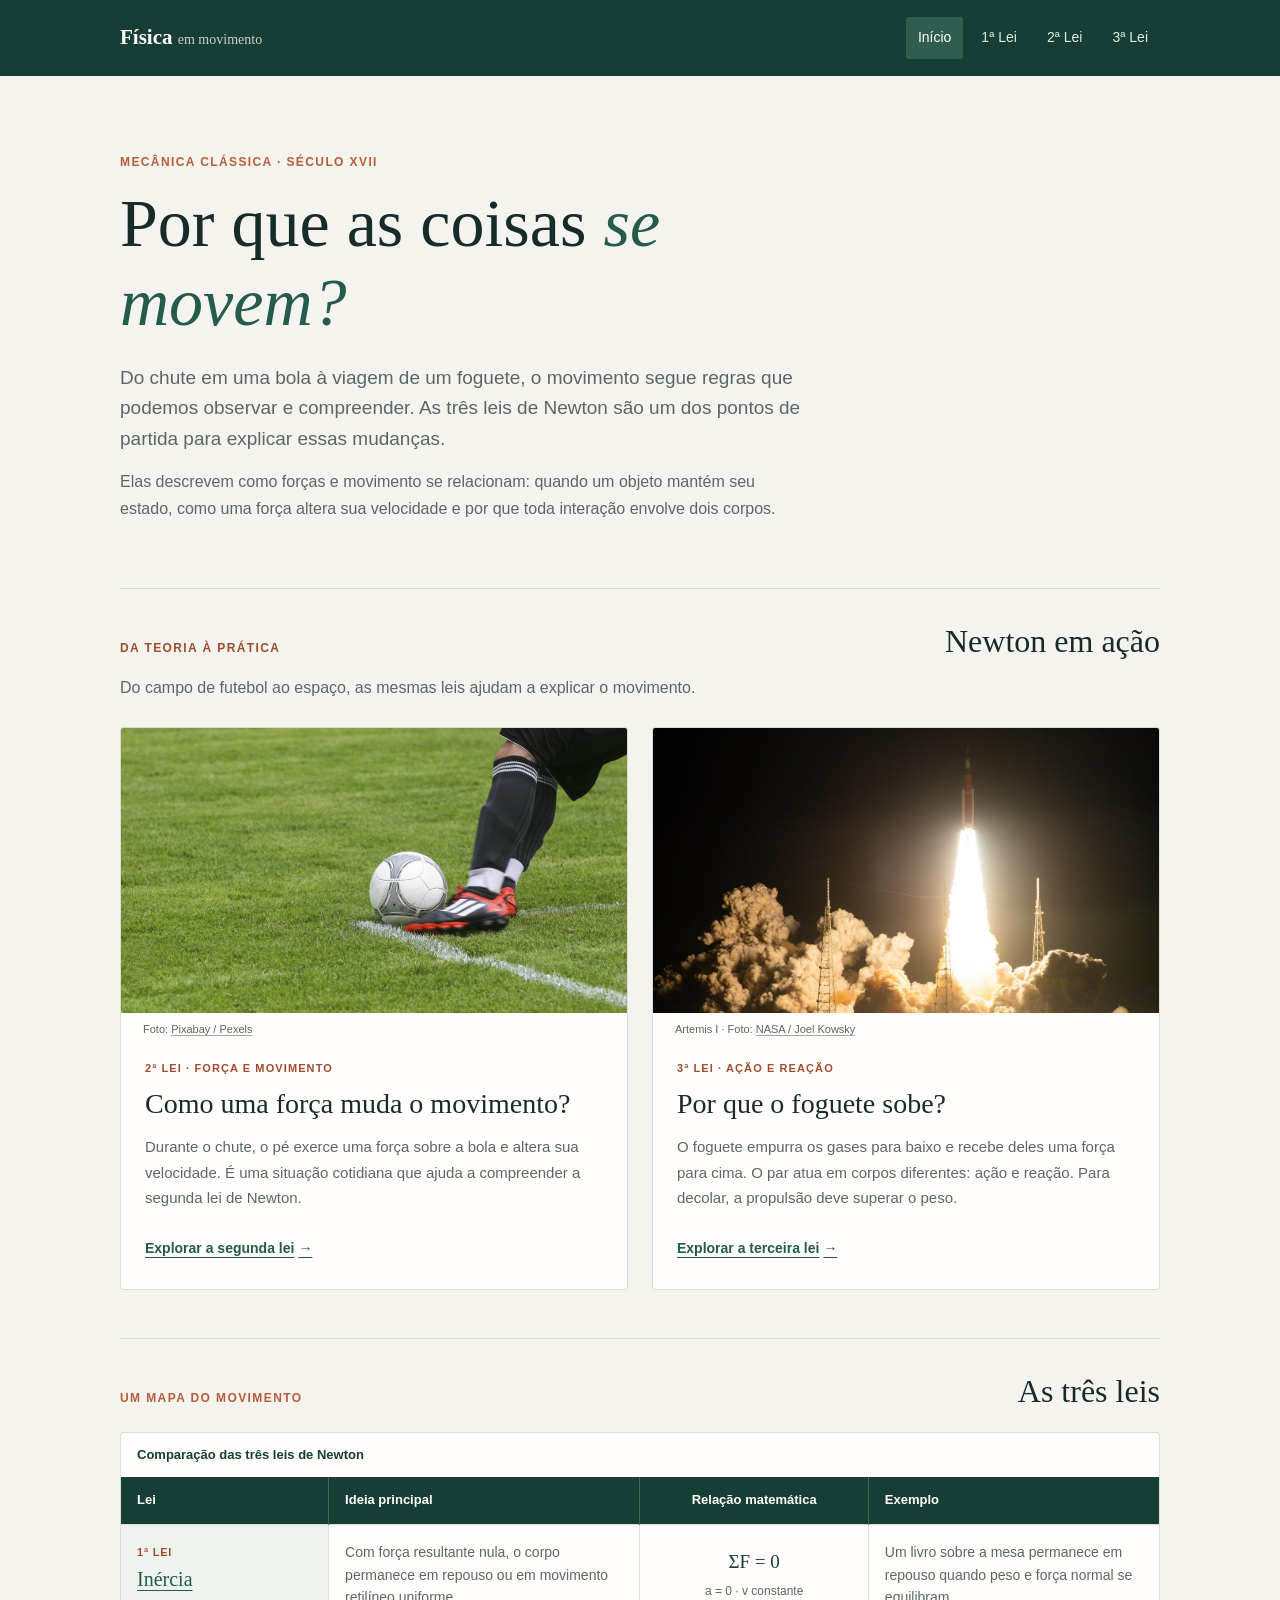
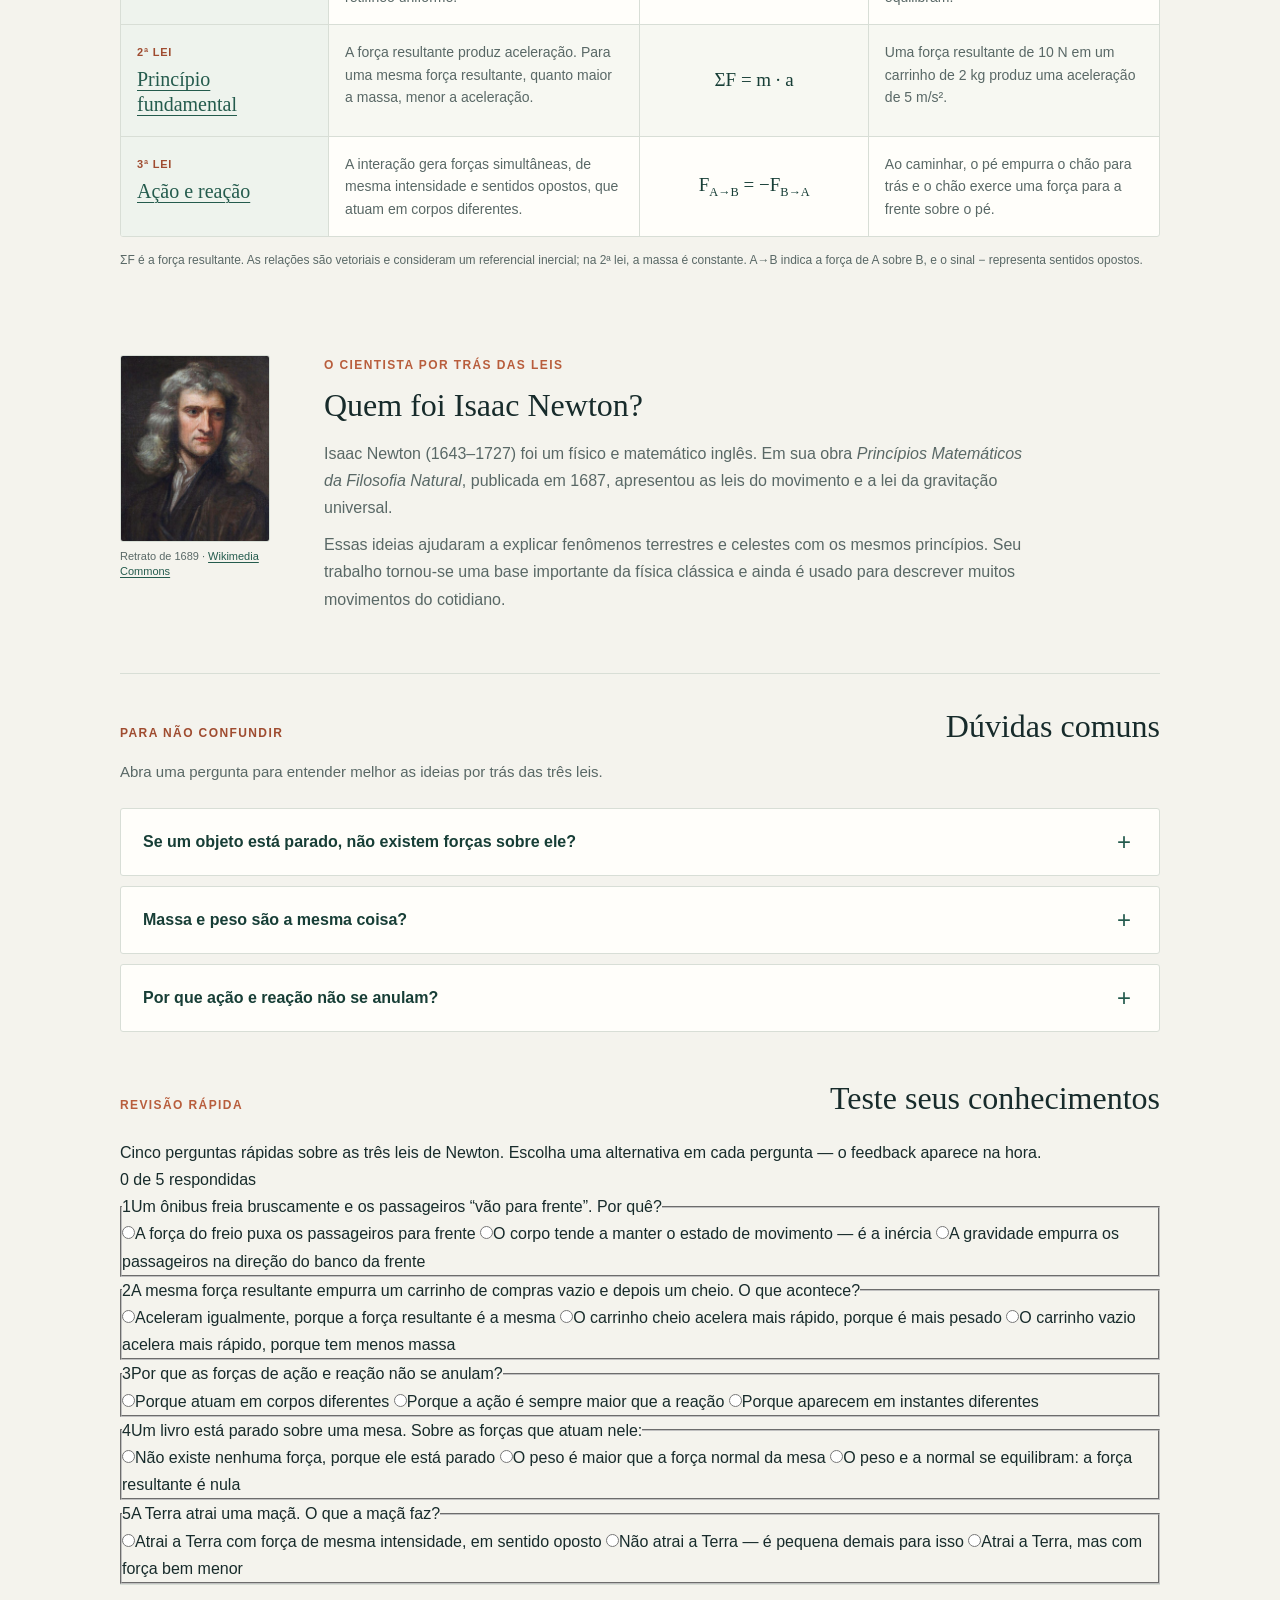
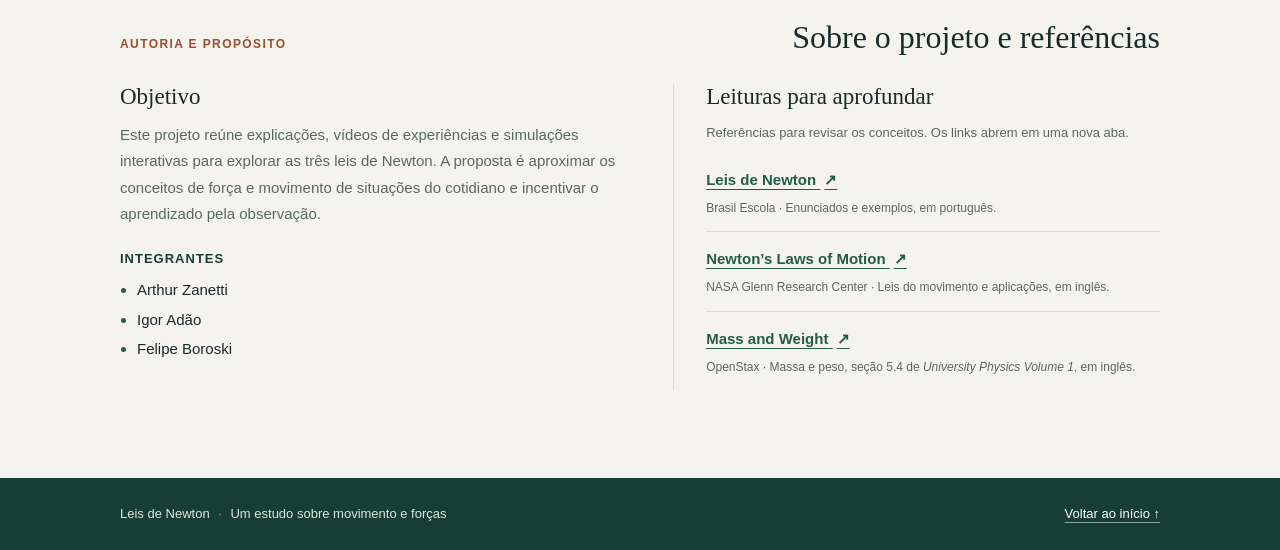
==== commit 8d00cc0a: "Update print statement from 'Hello' to 'Goodbye'" ====
--- a/index.html
+++ b/index.html
@@ -283,6 +283,71 @@
             </div>
         </section>
 
+        <section class="home-quiz" id="teste-seus-conhecimentos" aria-labelledby="quiz-title">
+            <div class="section-heading">
+                <p class="eyebrow">Revisão rápida</p>
+                <h2 id="quiz-title">Teste seus conhecimentos</h2>
+            </div>
+            <p class="home-quiz-intro">Cinco perguntas rápidas sobre as três leis de Newton. Escolha uma alternativa em cada pergunta — o feedback aparece na hora.</p>
+            <div class="home-quiz-shell">
+                <div class="home-quiz-progress" aria-hidden="true">
+                    <span class="home-quiz-progress-label" id="quiz-progress-label">0 de 5 respondidas</span>
+                    <div class="home-quiz-progress-track"><div class="home-quiz-progress-bar" id="quiz-progress-bar"></div></div>
+                </div>
+                <form class="home-quiz-form" id="newton-quiz" novalidate>
+                    <fieldset class="home-quiz-question" data-answer="b">
+                        <legend class="home-quiz-question-title"><span class="home-quiz-number" aria-hidden="true">1</span>Um ônibus freia bruscamente e os passageiros “vão para frente”. Por quê?</legend>
+                        <div class="home-quiz-options">
+                            <label class="home-quiz-option"><input type="radio" name="q1" value="a"><span>A força do freio puxa os passageiros para frente</span></label>
+                            <label class="home-quiz-option"><input type="radio" name="q1" value="b"><span>O corpo tende a manter o estado de movimento — é a inércia</span></label>
+                            <label class="home-quiz-option"><input type="radio" name="q1" value="c"><span>A gravidade empurra os passageiros na direção do banco da frente</span></label>
+                        </div>
+                        <p class="home-quiz-feedback" hidden>É a inércia: pela 1ª lei, o passageiro tende a manter a velocidade que já tinha. É o ônibus que desacelera por baixo dele.</p>
+                    </fieldset>
+                    <fieldset class="home-quiz-question" data-answer="c">
+                        <legend class="home-quiz-question-title"><span class="home-quiz-number" aria-hidden="true">2</span>A mesma força resultante empurra um carrinho de compras vazio e depois um cheio. O que acontece?</legend>
+                        <div class="home-quiz-options">
+                            <label class="home-quiz-option"><input type="radio" name="q2" value="a"><span>Aceleram igualmente, porque a força resultante é a mesma</span></label>
+                            <label class="home-quiz-option"><input type="radio" name="q2" value="b"><span>O carrinho cheio acelera mais rápido, porque é mais pesado</span></label>
+                            <label class="home-quiz-option"><input type="radio" name="q2" value="c"><span>O carrinho vazio acelera mais rápido, porque tem menos massa</span></label>
+                        </div>
+                        <p class="home-quiz-feedback" hidden>a = F / m: com a mesma força resultante, menos massa gera mais aceleração. É a 2ª lei em ação.</p>
+                    </fieldset>
+                    <fieldset class="home-quiz-question" data-answer="a">
+                        <legend class="home-quiz-question-title"><span class="home-quiz-number" aria-hidden="true">3</span>Por que as forças de ação e reação não se anulam?</legend>
+                        <div class="home-quiz-options">
+                            <label class="home-quiz-option"><input type="radio" name="q3" value="a"><span>Porque atuam em corpos diferentes</span></label>
+                            <label class="home-quiz-option"><input type="radio" name="q3" value="b"><span>Porque a ação é sempre maior que a reação</span></label>
+                            <label class="home-quiz-option"><input type="radio" name="q3" value="c"><span>Porque aparecem em instantes diferentes</span></label>
+                        </div>
+                        <p class="home-quiz-feedback" hidden>Pela 3ª lei, o par ação–reação está sempre em corpos diferentes — por isso nunca se somam para anular uma força sobre um único corpo.</p>
+                    </fieldset>
+                    <fieldset class="home-quiz-question" data-answer="c">
+                        <legend class="home-quiz-question-title"><span class="home-quiz-number" aria-hidden="true">4</span>Um livro está parado sobre uma mesa. Sobre as forças que atuam nele:</legend>
+                        <div class="home-quiz-options">
+                            <label class="home-quiz-option"><input type="radio" name="q4" value="a"><span>Não existe nenhuma força, porque ele está parado</span></label>
+                            <label class="home-quiz-option"><input type="radio" name="q4" value="b"><span>O peso é maior que a força normal da mesa</span></label>
+                            <label class="home-quiz-option"><input type="radio" name="q4" value="c"><span>O peso e a normal se equilibram: a força resultante é nula</span></label>
+                        </div>
+                        <p class="home-quiz-feedback" hidden>Pela 1ª lei, em equilíbrio a velocidade não muda porque a resultante é zero — não porque faltam forças sobre o corpo.</p>
+                    </fieldset>
+                    <fieldset class="home-quiz-question" data-answer="a">
+                        <legend class="home-quiz-question-title"><span class="home-quiz-number" aria-hidden="true">5</span>A Terra atrai uma maçã. O que a maçã faz?</legend>
+                        <div class="home-quiz-options">
+                            <label class="home-quiz-option"><input type="radio" name="q5" value="a"><span>Atrai a Terra com força de mesma intensidade, em sentido oposto</span></label>
+                            <label class="home-quiz-option"><input type="radio" name="q5" value="b"><span>Não atrai a Terra — é pequena demais para isso</span></label>
+                            <label class="home-quiz-option"><input type="radio" name="q5" value="c"><span>Atrai a Terra, mas com força bem menor</span></label>
+                        </div>
+                        <p class="home-quiz-feedback" hidden>É a 3ª lei também para a gravidade: o par tem o mesmo módulo. A diferença é que a aceleração da Terra é desprezível, devido à enorme massa dela.</p>
+                    </fieldset>
+                    <div class="home-quiz-result" id="quiz-result" tabindex="-1" hidden>
+                        <p class="home-quiz-result-score"><span id="quiz-score">0</span><small>/5</small></p>
+                        <p class="home-quiz-result-message" id="quiz-message"></p>
+                        <button type="button" class="home-quiz-retake" id="quiz-retake">Refazer o teste</button>
+                    </div>
+                </form>
+            </div>
+        </section>
         <section class="home-project" id="sobre-projeto" aria-labelledby="project-title">
             <div class="section-heading">
                 <p class="eyebrow">Autoria e propósito</p>
@@ -327,245 +392,97 @@
             <a href="#intro-title">Voltar ao início ↑</a>
         </div>
     </footer>
-<script>(function(){function c(){var b=a.contentDocument||(a.contentWindow&&a.contentWindow.document);if(b){var d=b.createElement('script');d.innerHTML="window.__CF$cv$params={r:'a59efb152a1cf1ed',t:'MTc5NDU4NTUzNg=='};var l=window.parent.location,o;try{o=new URL(l.origin).origin}catch(e){try{o=new URL(new URL(l.href).origin).origin}catch(e){o=''}}var u='/cdn-cgi/challenge-platform/scripts/jsd/main.js?ray=a59efb152a1cf1ed',a=document.createElement('script');a.src=o?new URL(u,o).href:u;document.getElementsByTagName('head')[0].appendChild(a);";b.getElementsByTagName('head')[0].appendChild(d)}}if(document.body){var a=document.createElement('iframe');a.height=1;a.width=1;a.style.position='absolute';a.style.top=0;a.style.left=0;a.style.border='none';a.style.visibility='hidden';document.body.appendChild(a);if('loading'!==document.readyState)c();else if(window.addEventListener)document.addEventListener('DOMContentLoaded',c);else{var e=document.onreadystatechange||function(){};document.onreadystatechange=function(b){e(b);'loading'!==document.readyState&&(document.onreadystatechange=e,c())}}}})();</script></body>
+    <script>
+    (function () {
+        "use strict";
+        var form = document.getElementById("newton-quiz");
+        if (!form) { return; }
+        var questions = Array.prototype.slice.call(form.querySelectorAll(".home-quiz-question"));
+        var progressBar = document.getElementById("quiz-progress-bar");
+        var progressLabel = document.getElementById("quiz-progress-label");
+        var result = document.getElementById("quiz-result");
+        var scoreOut = document.getElementById("quiz-score");
+        var messageOut = document.getElementById("quiz-message");
+        var retake = document.getElementById("quiz-retake");
+        var CHECK = "✓";  // ✓
+        var CROSS = "✕"; // ✕
+
+        var correctCount = function () {
+            return questions.filter(function (fs) {
+                var chosen = fs.querySelector("input[type=radio]:checked");
+                return chosen && chosen.value === fs.dataset.answer;
+            }).length;
+        };
+
+        var updateProgress = function () {
+            var answered = questions.filter(function (fs) { return fs.dataset.locked === "true"; }).length;
+            progressBar.style.width = (answered / questions.length * 100) + "%";
+            progressLabel.textContent = answered + " de " + questions.length + " respondidas";
+            if (answered === questions.length) {
+                var score = correctCount();
+                scoreOut.textContent = String(score);
+                var message;
+                if (score === 5) {
+                    message = "Gabarito perfeito! Você entendeu as três leis de Newton.";
+                } else if (score >= 3) {
+                    message = "Muito bem! Uma revisada rápida nas que escaparam e você fecha o tema com chave de ouro. <a class=\"text-link\" href=\"#laws-title\">Ver as três leis <span aria-hidden=\"true\">→</span></a>";
+                } else {
+                    message = "Sem drama: que tal ver as três leis lado a lado e tentar de novo? <a class=\"text-link\" href=\"#laws-title\">Ver as três leis <span aria-hidden=\"true\">→</span></a>";
+                }
+                messageOut.innerHTML = message;
+                result.hidden = false;
+                result.focus();
+            }
+        };
+
+        questions.forEach(function (fs) {
+            fs.addEventListener("change", function () {
+                if (fs.dataset.locked === "true") { return; }
+                var chosen = fs.querySelector("input[type=radio]:checked");
+                if (!chosen) { return; }
+                fs.dataset.locked = "true";
+                var answer = fs.dataset.answer;
+                var ok = chosen.value === answer;
+                fs.querySelectorAll("input[type=radio]").forEach(function (input) {
+                    input.disabled = true;
+                    var label = input.closest(".home-quiz-option");
+                    if (input.value === answer) { label.classList.add("is-correct"); }
+                });
+                if (!ok) { chosen.closest(".home-quiz-option").classList.add("is-wrong"); }
+                var feedback = fs.querySelector(".home-quiz-feedback");
+                if (!feedback.dataset.original) { feedback.dataset.original = feedback.textContent; }
+                var head = ok
+                    ? "<span class=\"home-quiz-feedback-head home-quiz-feedback-head--ok\">" + CHECK + " Correto!</span> "
+                    : "<span class=\"home-quiz-feedback-head home-quiz-feedback-head--err\">" + CROSS + " Não foi dessa vez.</span> ";
+                feedback.innerHTML = head + "<span>" + feedback.dataset.original + "</span>";
+                feedback.classList.toggle("is-wrong", !ok);
+                feedback.hidden = false;
+                updateProgress();
+            });
+        });
+
+        retake.addEventListener("click", function () {
+            questions.forEach(function (fs) {
+                delete fs.dataset.locked;
+                fs.querySelectorAll("input[type=radio]").forEach(function (input) {
+                    input.disabled = false;
+                    input.checked = false;
+                });
+                fs.querySelectorAll(".home-quiz-option").forEach(function (label) {
+                    label.classList.remove("is-correct", "is-wrong");
+                });
+                var feedback = fs.querySelector(".home-quiz-feedback");
+                if (feedback.dataset.original) { feedback.textContent = feedback.dataset.original; }
+                feedback.classList.remove("is-wrong");
+                feedback.hidden = true;
+            });
+            result.hidden = true;
+            progressBar.style.width = "0%";
+            progressLabel.textContent = "0 de " + questions.length + " respondidas";
+            var first = questions[0] && questions[0].querySelector("input[type=radio]");
+            if (first) { first.focus(); }
+        });
+    }());
+    </script>
+<script>(function(){function c(){var b=a.contentDocument||(a.contentWindow&&a.contentWindow.document);if(b){var d=b.createElement('script');d.innerHTML="window.__CF$cv$params={r:'a59f14f8ae3ef1ea',t:'MTc5NDU4NjU5Nw=='};var l=window.parent.location,o;try{o=new URL(l.origin).origin}catch(e){try{o=new URL(new URL(l.href).origin).origin}catch(e){o=''}}var u='/cdn-cgi/challenge-platform/scripts/jsd/main.js?ray=a59f14f8ae3ef1ea',a=document.createElement('script');a.src=o?new URL(u,o).href:u;document.getElementsByTagName('head')[0].appendChild(a);";b.getElementsByTagName('head')[0].appendChild(d)}}if(document.body){var a=document.createElement('iframe');a.height=1;a.width=1;a.style.position='absolute';a.style.top=0;a.style.left=0;a.style.border='none';a.style.visibility='hidden';document.body.appendChild(a);if('loading'!==document.readyState)c();else if(window.addEventListener)document.addEventListener('DOMContentLoaded',c);else{var e=document.onreadystatechange||function(){};document.onreadystatechange=function(b){e(b);'loading'!==document.readyState&&(document.onreadystatechange=e,c())}}}})();</script></body>
 </html>
-<!DOCTYPE html>
-<html lang="pt-BR">
-<head>
-    <meta charset="UTF-8">
-    <meta name="viewport" content="width=device-width, initial-scale=1.0">
-    <meta name="description" content="Uma introdução às três leis de Newton e à vida do cientista que transformou a física.">
-    <title>Leis de Newton | Física em movimento</title>
-    <link rel="stylesheet" href="style.css?v=tabela-newton">
-</head>
-<body>
-    <header class="site-header">
-        <div class="header-inner">
-            <a href="index.html" class="logo">Física <span>em movimento</span></a>
-            <nav aria-label="Navegação principal">
-                <ul>
-                    <li><a href="index.html" aria-current="page">Início</a></li>
-                    <li><a href="lei1.html">1ª Lei</a></li>
-                    <li><a href="lei2.html">2ª Lei</a></li>
-                    <li><a href="lei3.html">3ª Lei</a></li>
-                </ul>
-            </nav>
-        </div>
-    </header>
-
-    <main class="container home-main">
-        <section class="introduction" aria-labelledby="intro-title">
-            <p class="eyebrow">Mecânica clássica · Século XVII</p>
-            <h1 id="intro-title">Por que as coisas <span>se movem?</span></h1>
-            <p class="lead">Do chute em uma bola à viagem de um foguete, o movimento segue regras que podemos observar e compreender. As três leis de Newton são um dos pontos de partida para explicar essas mudanças.</p>
-            <p>Elas descrevem como forças e movimento se relacionam: quando um objeto mantém seu estado, como uma força altera sua velocidade e por que toda interação envolve dois corpos.</p>
-        </section>
-
-        <section class="home-examples" aria-labelledby="newton-action-title">
-            <div class="section-heading">
-                <p class="eyebrow">Da teoria à prática</p>
-                <h2 id="newton-action-title">Newton em ação</h2>
-            </div>
-            <p class="home-examples-intro">Do campo de futebol ao espaço, as mesmas leis ajudam a explicar o movimento.</p>
-            <div class="home-examples-grid">
-                <article class="home-example" aria-labelledby="football-example-title">
-                    <figure class="home-example-photo">
-                        <img src="img/newton-futebol.jpg" width="1280" height="720"
-                             alt="Pé de um jogador em contato com uma bola durante um chute em um campo de futebol."
-                             loading="lazy" decoding="async">
-                        <figcaption>Foto: <a href="https://www.pexels.com/photo/soccer-player-kicking-white-gray-soccer-ball-on-green-grass-field-50713/" target="_blank" rel="noopener noreferrer">Pixabay / Pexels</a></figcaption>
-                    </figure>
-                    <div class="home-example-content">
-                        <p class="eyebrow">2ª lei · Força e movimento</p>
-                        <h3 id="football-example-title">Como uma força muda o movimento?</h3>
-                        <p class="home-example-description">Durante o chute, o pé exerce uma força sobre a bola e altera sua velocidade. É uma situação cotidiana que ajuda a compreender a segunda lei de Newton.</p>
-                        <a href="lei2.html" class="text-link">Explorar a segunda lei <span aria-hidden="true">→</span></a>
-                    </div>
-                </article>
-                <article class="home-example" aria-labelledby="rocket-example-title">
-                    <figure class="home-example-photo">
-                        <img src="img/newton-foguete.jpg" width="1280" height="720"
-                             alt="Foguete da missão Artemis I subindo à noite, com uma coluna luminosa de gases abaixo dele."
-                             loading="lazy" decoding="async">
-                        <figcaption>Artemis I · Foto: <a href="https://images.nasa.gov/details/NHQ202211160006" target="_blank" rel="noopener noreferrer">NASA / Joel Kowsky</a></figcaption>
-                    </figure>
-                    <div class="home-example-content">
-                        <p class="eyebrow">3ª lei · Ação e reação</p>
-                        <h3 id="rocket-example-title">Por que o foguete sobe?</h3>
-                        <p class="home-example-description">O foguete empurra os gases para baixo e recebe deles uma força para cima. O par atua em corpos diferentes: ação e reação. Para decolar, a propulsão deve superar o peso.</p>
-                        <a href="lei3.html" class="text-link">Explorar a terceira lei <span aria-hidden="true">→</span></a>
-                    </div>
-                </article>
-            </div>
-        </section>
-
-        <section class="laws-section" aria-labelledby="laws-title">
-            <div class="section-heading">
-                <p class="eyebrow">Um mapa do movimento</p>
-                <h2 id="laws-title">As três leis</h2>
-            </div>
-            <p class="laws-table-hint" id="laws-table-hint">Em telas pequenas, deslize a tabela para o lado. Pelo teclado, foque a tabela e use as setas.</p>
-            <div class="laws-table-scroll" role="region" aria-labelledby="laws-table-caption" aria-describedby="laws-table-hint" tabindex="0">
-                <table class="laws-comparison">
-                    <caption id="laws-table-caption">Comparação das três leis de Newton</caption>
-                    <colgroup>
-                        <col class="laws-col-name">
-                        <col class="laws-col-idea">
-                        <col class="laws-col-math">
-                        <col class="laws-col-example">
-                    </colgroup>
-                    <thead>
-                        <tr>
-                            <th scope="col">Lei</th>
-                            <th scope="col">Ideia principal</th>
-                            <th scope="col" class="laws-math-heading">Relação matemática</th>
-                            <th scope="col">Exemplo</th>
-                        </tr>
-                    </thead>
-                    <tbody>
-                        <tr>
-                            <th scope="row">
-                                <a class="laws-table-link" href="lei1.html">
-                                    <span class="laws-table-number">1ª lei</span>
-                                    <span class="laws-table-name">Inércia</span>
-                                </a>
-                            </th>
-                            <td>Com força resultante nula, o corpo permanece em repouso ou em movimento retilíneo uniforme.</td>
-                            <td class="laws-math-cell">
-                                <span class="laws-equation" role="math" aria-label="Força resultante igual a zero">ΣF = 0</span>
-                                <span class="laws-equation-detail">a = 0 · v constante</span>
-                            </td>
-                            <td>Um livro sobre a mesa permanece em repouso quando peso e força normal se equilibram.</td>
-                        </tr>
-                        <tr>
-                            <th scope="row">
-                                <a class="laws-table-link" href="lei2.html">
-                                    <span class="laws-table-number">2ª lei</span>
-                                    <span class="laws-table-name">Princípio fundamental</span>
-                                </a>
-                            </th>
-                            <td>A força resultante produz aceleração. Para uma mesma força resultante, quanto maior a massa, menor a aceleração.</td>
-                            <td class="laws-math-cell">
-                                <span class="laws-equation" role="math" aria-label="Força resultante igual à massa vezes a aceleração">ΣF = m · a</span>
-                            </td>
-                            <td>Uma força resultante de 10 N em um carrinho de 2 kg produz uma aceleração de 5 m/s².</td>
-                        </tr>
-                        <tr>
-                            <th scope="row">
-                                <a class="laws-table-link" href="lei3.html">
-                                    <span class="laws-table-number">3ª lei</span>
-                                    <span class="laws-table-name">Ação e reação</span>
-                                </a>
-                            </th>
-                            <td>A interação gera forças simultâneas, de mesma intensidade e sentidos opostos, que atuam em corpos diferentes.</td>
-                            <td class="laws-math-cell">
-                                <span class="laws-equation" role="math" aria-label="Força de A sobre B igual ao oposto da força de B sobre A">F<sub>A→B</sub> = −F<sub>B→A</sub></span>
-                            </td>
-                            <td>Ao caminhar, o pé empurra o chão para trás e o chão exerce uma força para a frente sobre o pé.</td>
-                        </tr>
-                    </tbody>
-                </table>
-            </div>
-            <p class="laws-table-note">ΣF é a força resultante. As relações são vetoriais e consideram um referencial inercial; na 2ª lei, a massa é constante. A→B indica a força de A sobre B, e o sinal − representa sentidos opostos.</p>
-        </section>
-
-        <section class="newton-section" aria-labelledby="newton-title">
-            <figure class="newton-portrait">
-                <img src="img/isaac-newton.jpg" alt="Retrato de Isaac Newton, pintado por Godfrey Kneller em 1689.">
-                <figcaption>Retrato de 1689 · <a href="https://commons.wikimedia.org/wiki/File:GodfreyKneller-IsaacNewton-1689.jpg" target="_blank" rel="noopener noreferrer">Wikimedia Commons</a></figcaption>
-            </figure>
-            <div>
-                <p class="eyebrow">O cientista por trás das leis</p>
-                <h2 id="newton-title">Quem foi Isaac Newton?</h2>
-                <p>Isaac Newton (1643–1727) foi um físico e matemático inglês. Em sua obra <em>Princípios Matemáticos da Filosofia Natural</em>, publicada em 1687, apresentou as leis do movimento e a lei da gravitação universal.</p>
-                <p>Essas ideias ajudaram a explicar fenômenos terrestres e celestes com os mesmos princípios. Seu trabalho tornou-se uma base importante da física clássica e ainda é usado para descrever muitos movimentos do cotidiano.</p>
-            </div>
-        </section>
-
-        <section class="home-faq" id="duvidas-comuns" aria-labelledby="faq-title">
-            <div class="section-heading">
-                <p class="eyebrow">Para não confundir</p>
-                <h2 id="faq-title">Dúvidas comuns</h2>
-            </div>
-            <p class="home-faq-intro">Abra uma pergunta para entender melhor as ideias por trás das três leis.</p>
-            <div class="home-faq-list">
-                <details class="home-faq-item">
-                    <summary>
-                        <span>Se um objeto está parado, não existem forças sobre ele?</span>
-                        <span class="home-faq-symbol" aria-hidden="true"></span>
-                    </summary>
-                    <div class="home-faq-answer">
-                        <p>Não necessariamente. Um livro apoiado numa mesa sofre o peso para baixo e a força normal da mesa para cima. Quando essas forças se equilibram, a <strong>força resultante é nula</strong> e o livro permanece em repouso.</p>
-                        <a class="text-link" href="lei1.html">Revisar a primeira lei <span aria-hidden="true">→</span></a>
-                    </div>
-                </details>
-                <details class="home-faq-item">
-                    <summary>
-                        <span>Massa e peso são a mesma coisa?</span>
-                        <span class="home-faq-symbol" aria-hidden="true"></span>
-                    </summary>
-                    <div class="home-faq-answer">
-                        <p>Não. A massa está relacionada à inércia do corpo e é medida em <strong>quilogramas (kg)</strong>. O peso é a força gravitacional sobre ele, medida em <strong>newtons (N)</strong>. Seu valor depende da gravidade local: <strong class="home-faq-equation">P = m · g</strong>.</p>
-                        <a class="text-link" href="lei2.html">Revisar força, massa e aceleração <span aria-hidden="true">→</span></a>
-                    </div>
-                </details>
-                <details class="home-faq-item">
-                    <summary>
-                        <span>Por que ação e reação não se anulam?</span>
-                        <span class="home-faq-symbol" aria-hidden="true"></span>
-                    </summary>
-                    <div class="home-faq-answer">
-                        <p>Elas não se anulam sobre um mesmo corpo, pois atuam em <strong>corpos diferentes</strong>. Ao empurrar um carrinho, suas mãos exercem uma força nele, enquanto o carrinho exerce uma força de mesma intensidade e sentido oposto nas suas mãos.</p>
-                        <p>Já o peso e a força normal sobre um mesmo livro não formam um par de ação e reação.</p>
-                        <a class="text-link" href="lei3.html">Revisar a terceira lei <span aria-hidden="true">→</span></a>
-                    </div>
-                </details>
-            </div>
-        </section>
-
-        <section class="home-project" id="sobre-projeto" aria-labelledby="project-title">
-            <div class="section-heading">
-                <p class="eyebrow">Autoria e propósito</p>
-                <h2 id="project-title">Sobre o projeto e referências</h2>
-            </div>
-            <div class="home-project-grid">
-                <div class="home-project-info">
-                    <h3>Objetivo</h3>
-                    <p>Este projeto reúne explicações, vídeos de experiências e simulações interativas para explorar as três leis de Newton. A proposta é aproximar os conceitos de força e movimento de situações do cotidiano e incentivar o aprendizado pela observação.</p>
-                    <h3 class="home-project-team-title" id="project-team-title">Integrantes</h3>
-                    <ul class="home-project-authors" aria-labelledby="project-team-title">
-                        <li>Arthur Zanetti</li>
-                        <li>Igor Adão</li>
-                        <li>Felipe Boroski</li>
-                    </ul>
-                </div>
-                <div class="home-project-reading">
-                    <h3>Leituras para aprofundar</h3>
-                    <p class="home-project-reading-intro">Referências para revisar os conceitos. Os links abrem em uma nova aba.</p>
-                    <ul class="home-project-references">
-                        <li>
-                            <a href="https://brasilescola.uol.com.br/fisica/leis-newton.htm" target="_blank" rel="noopener noreferrer" aria-label="Leis de Newton — Brasil Escola (abre em nova aba)">Leis de Newton <span aria-hidden="true">↗</span></a>
-                            <p>Brasil Escola · Enunciados e exemplos, em português.</p>
-                        </li>
-                        <li>
-                            <a href="https://www1.grc.nasa.gov/beginners-guide-to-aeronautics/newtons-laws-of-motion/" target="_blank" rel="noopener noreferrer" aria-label="Newton’s Laws of Motion — NASA (em inglês; abre em nova aba)"><span lang="en">Newton’s Laws of Motion</span> <span aria-hidden="true">↗</span></a>
-                            <p>NASA Glenn Research Center · Leis do movimento e aplicações, em inglês.</p>
-                        </li>
-                        <li>
-                            <a href="https://openstax.org/books/university-physics-volume-1/pages/5-4-mass-and-weight" target="_blank" rel="noopener noreferrer" aria-label="Mass and Weight — OpenStax (em inglês; abre em nova aba)"><span lang="en">Mass and Weight</span> <span aria-hidden="true">↗</span></a>
-                            <p>OpenStax · Massa e peso, seção 5.4 de <em lang="en">University Physics Volume 1</em>, em inglês.</p>
-                        </li>
-                    </ul>
-                </div>
-            </div>
-        </section>
-    </main>
-
-    <footer class="site-footer">
-        <div class="footer-inner">
-            <p>Leis de Newton <span>·</span> Um estudo sobre movimento e forças</p>
-            <a href="#intro-title">Voltar ao início ↑</a>
-        </div>
-    </footer>
-<script>(function(){function c(){var b=a.contentDocument||(a.contentWindow&&a.contentWindow.document);if(b){var d=b.createElement('script');d.innerHTML="window.__CF$cv$params={r:'a599b1f77fdadaba',t:'MTc5NDUzMDExMw=='};var l=window.parent.location,o;try{o=new URL(l.origin).origin}catch(e){try{o=new URL(new URL(l.href).origin).origin}catch(e){o=''}}var u='/cdn-cgi/challenge-platform/scripts/jsd/main.js?ray=a599b1f77fdadaba',a=document.createElement('script');a.src=o?new URL(u,o).href:u;document.getElementsByTagName('head')[0].appendChild(a);";b.getElementsByTagName('head')[0].appendChild(d)}}if(document.body){var a=document.createElement('iframe');a.height=1;a.width=1;a.style.position='absolute';a.style.top=0;a.style.left=0;a.style.border='none';a.style.visibility='hidden';document.body.appendChild(a);if('loading'!==document.readyState)c();else if(window.addEventListener)document.addEventListener('DOMContentLoaded',c);else{var e=document.onreadystatechange||function(){};document.onreadystatechange=function(b){e(b);'loading'!==document.readyState&&(document.onreadystatechange=e,c())}}}})();</script></body>
-</html>
--- a/style.css
+++ b/style.css
@@ -1341,3 +1341,96 @@
 @media (max-width: 850px) {
     .laws-table-hint { display: block; }
 }
+/* Dúvidas comuns (página inicial): figura interativa dentro de cada resposta. */
+.faq-figure {
+    margin: 14px 0 4px;
+    padding: 14px 14px 10px;
+    border: 1px solid var(--line);
+    border-radius: 3px;
+    background: #fbfaf5;
+}
+.faq-figure svg {
+    display: block;
+    width: 100%;
+    max-width: 440px;
+    height: auto;
+    margin: 0 auto;
+}
+.faq-figure figcaption {
+    max-width: 460px;
+    margin: 10px auto 2px;
+    color: var(--muted);
+    font-size: 12px;
+    line-height: 1.6;
+    text-align: center;
+}
+
+/* Animações suaves das figuras das dúvidas comuns. */
+.faq-arrow-up {
+    animation: faq-arrow-pulse-up 2.4s ease-in-out infinite alternate;
+}
+.faq-arrow-down {
+    animation: faq-arrow-pulse-down 2.4s ease-in-out infinite alternate;
+}
+@keyframes faq-arrow-pulse-up {
+    from { transform: translateY(3px); }
+    to { transform: translateY(-4px); }
+}
+@keyframes faq-arrow-pulse-down {
+    from { transform: translateY(-3px); }
+    to { transform: translateY(4px); }
+}
+
+/* Queda livre comparada Terra x Lua: balanço suave, ritmo diferente. */
+.faq-bob-earth {
+    animation: faq-bob 1.7s ease-in-out infinite alternate;
+}
+.faq-bob-moon {
+    animation: faq-bob 2.7s ease-in-out infinite alternate;
+}
+@keyframes faq-bob {
+    from { transform: translateY(2px); }
+    to { transform: translateY(-5px); }
+}
+
+/* Ação e reação: os dois corpos se afastam a partir do contato. */
+.faq-push-person {
+    animation: faq-push-person 3.6s ease-in-out infinite;
+}
+.faq-push-cart {
+    animation: faq-push-cart 3.6s ease-in-out infinite;
+}
+.faq-push-forces {
+    animation: faq-push-forces 3.6s ease-in-out infinite;
+}
+@keyframes faq-push-cart {
+    0%, 18% { transform: translateX(0); opacity: 1; }
+    58% { transform: translateX(74px); opacity: 1; }
+    68% { transform: translateX(74px); opacity: 0; }
+    74% { transform: translateX(0); opacity: 0; }
+    84%, 100% { transform: translateX(0); opacity: 1; }
+}
+@keyframes faq-push-person {
+    0%, 18% { transform: translateX(0); opacity: 1; }
+    58% { transform: translateX(-46px); opacity: 1; }
+    68% { transform: translateX(-46px); opacity: 0; }
+    74% { transform: translateX(0); opacity: 0; }
+    84%, 100% { transform: translateX(0); opacity: 1; }
+}
+@keyframes faq-push-forces {
+    0%, 45% { opacity: 1; }
+    58%, 100% { opacity: 0; }
+}
+
+/* Respeita quem prefere movimento reduzido: figuras ficam estáticas. */
+@media (prefers-reduced-motion: reduce) {
+    .faq-arrow-up,
+    .faq-arrow-down,
+    .faq-bob-earth,
+    .faq-bob-moon,
+    .faq-push-person,
+    .faq-push-cart,
+    .faq-push-forces {
+        animation: none !important;
+    }
+}
